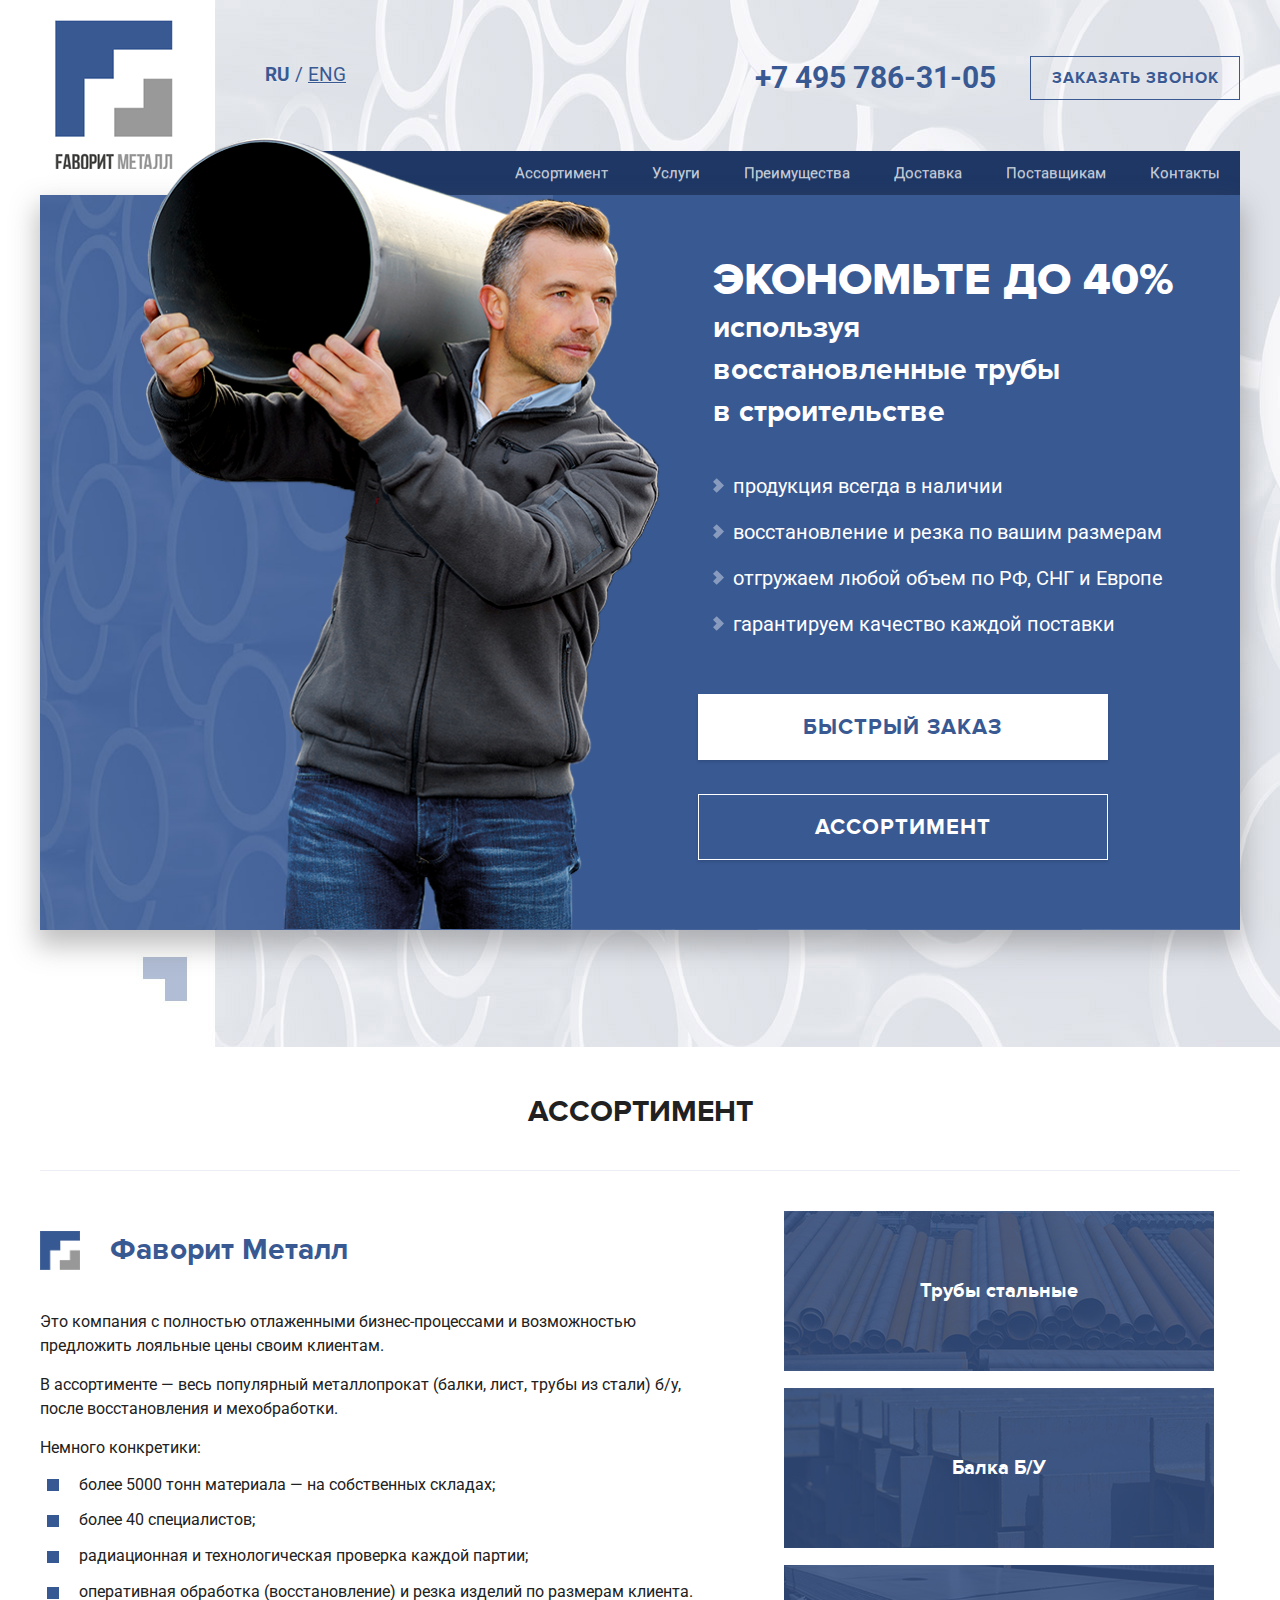
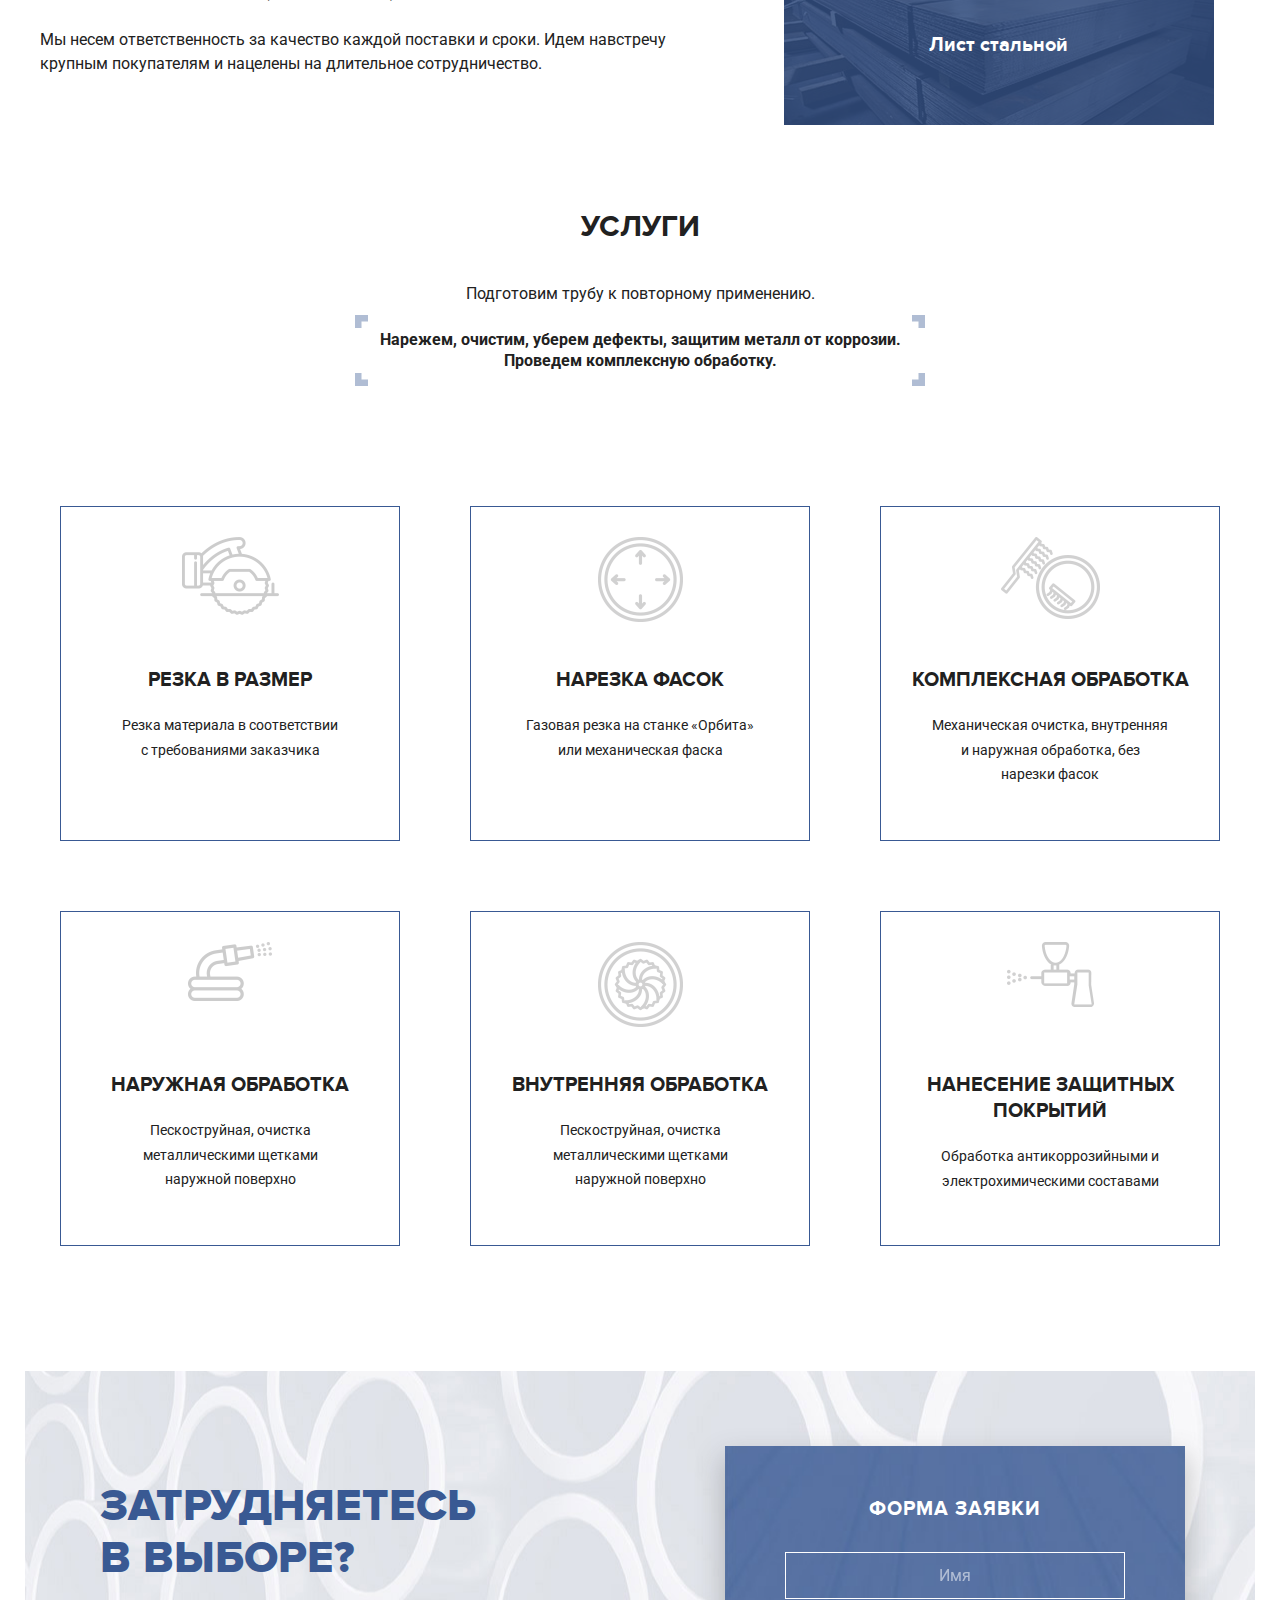
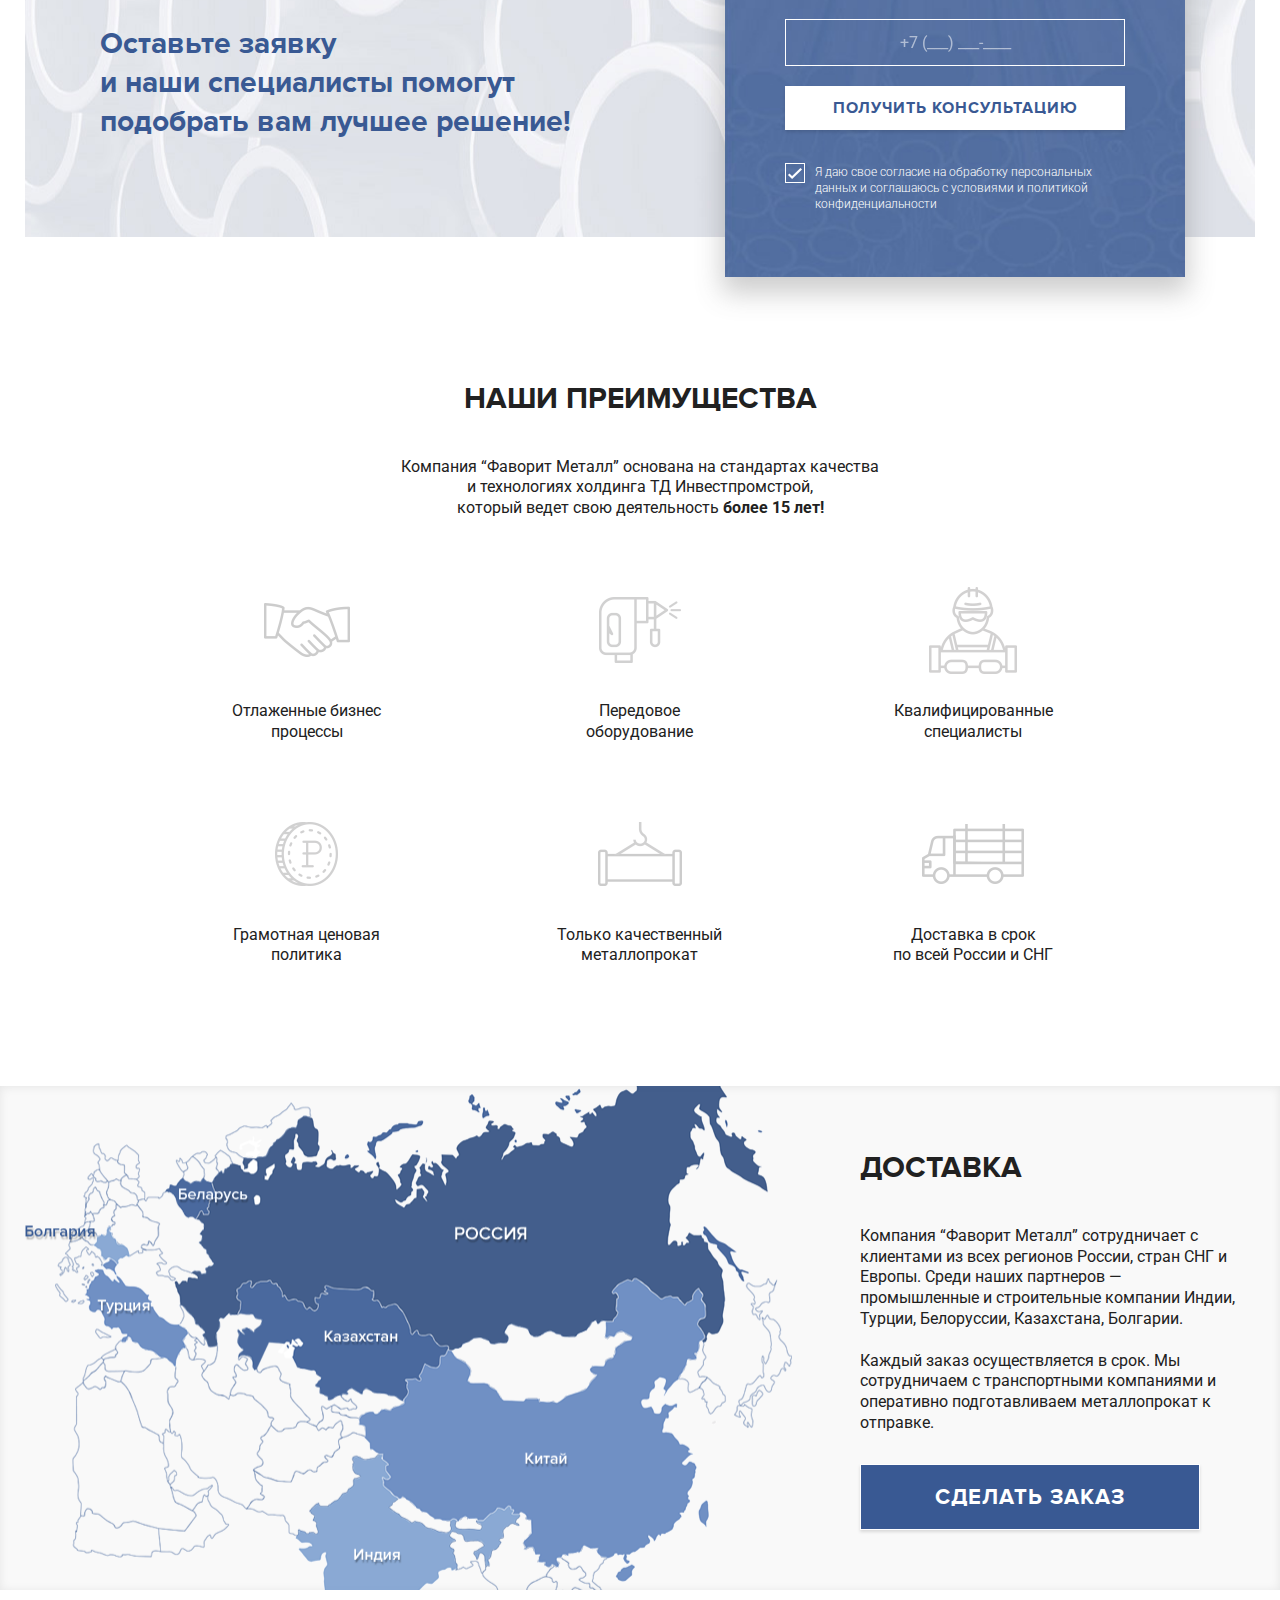
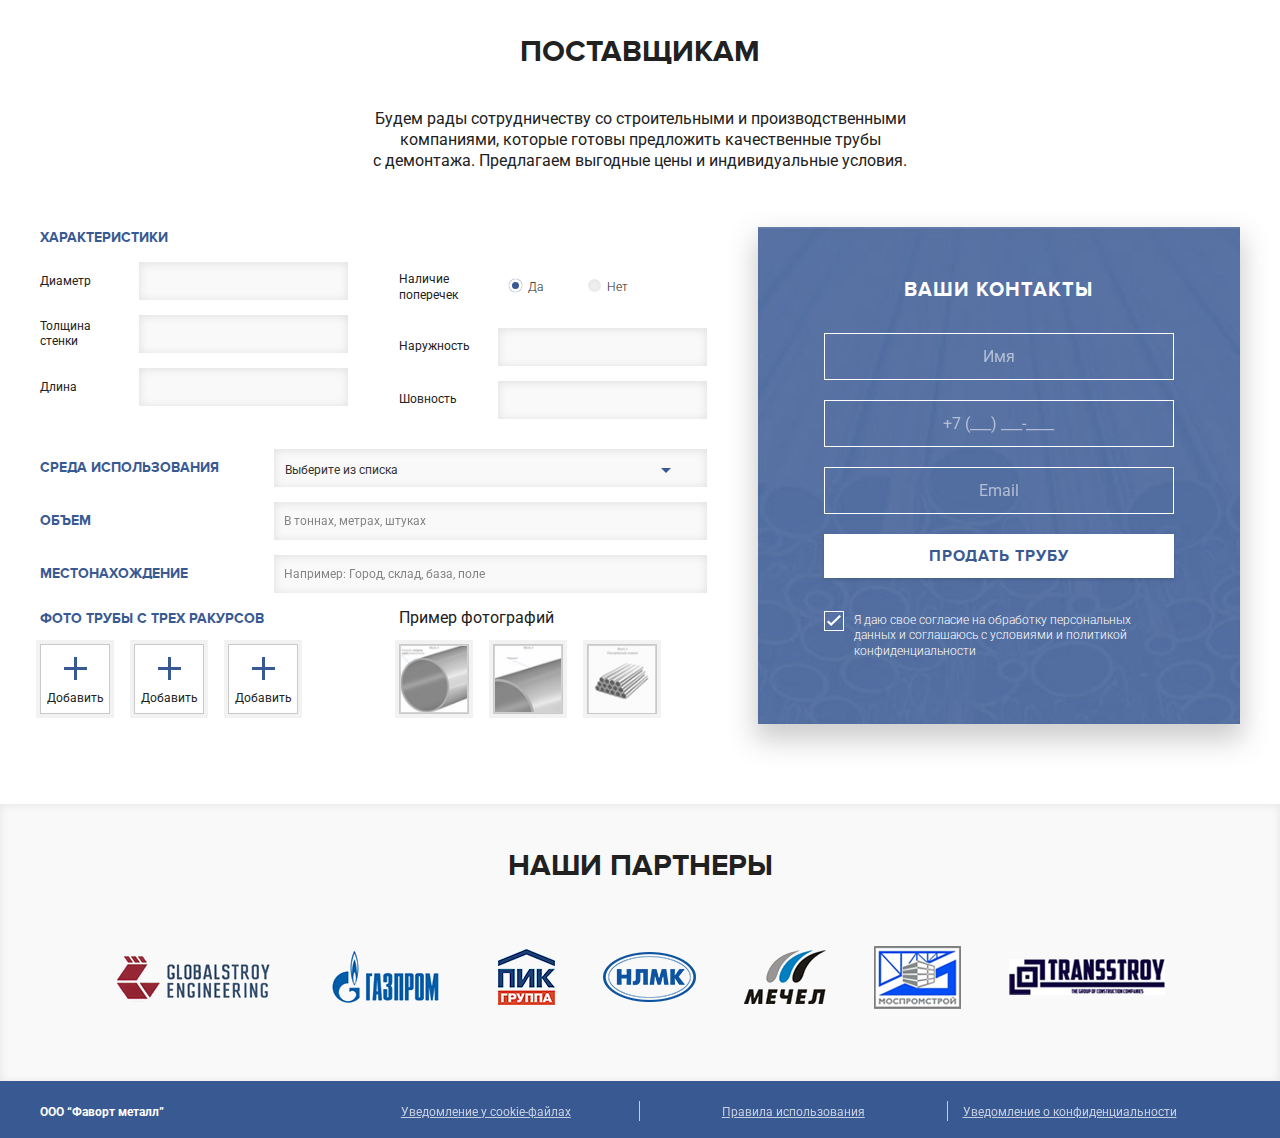
==== app/index.html @ fcfcb266 "first commit" ====
<!DOCTYPE html>
<html lang="ru">
<head>

	<meta charset="utf-8">

	<title>Фаворит Металл</title> 

	<meta http-equiv="X-UA-Compatible" content="IE=edge">
	<meta name="viewport" content="width=device-width, initial-scale=1">
	<meta name = "format-detection" content = "telephone=no">

	<link rel="shortcut icon" href="img/favicon.png" type="image/png">
	<link rel="shortcut icon" href="img/favicon.ico" type="image/x-icon">


	<link rel="stylesheet" href="bootstrap/css/bootstrap-3.3.2.min.css">	
	<link rel="stylesheet" href="bootstrap/css/bootstrap-theme.css">	
  <link rel="stylesheet" href="bootstrap/css/bootstrap-multiselect.css">
	<link rel="stylesheet" href="owlcarousel/owl.carousel.css">  
  	<link rel="stylesheet" href="owlcarousel/owl.theme.default.min.css">
  	<link rel="stylesheet" href="css/venders/jquery-ui.css">
  	<!--<link rel="stylesheet" href="fancybox/jquery.fancybox.css">-->


	<link rel="stylesheet" href="css/venders/normalize.css">
	<link rel="stylesheet" href="css/venders/animate.css">		
	<link rel="stylesheet" href="css/style.css">
	<link rel="stylesheet" href="css/stylename.css">	

	<link href="https://fonts.googleapis.com/css?family=Roboto:100,300,400,500,700&amp;subset=cyrillic-ext" rel="stylesheet">


	<!-- Scripts -->
	<script type="text/javascript" src="js/venders/jquery-1.12.4.js"></script>
	<script type="text/javascript" src="bootstrap/js/bootstrap.js"></script>	
	<script type="text/javascript" src="bootstrap/js/bootstrap-multiselect.js"></script>
	<script type="text/javascript" src="js/venders/jquery.maskedinput.js"></script>
	<script type="text/javascript" src="js/venders/jquery.sticky.js"></script>
	
	<script type="text/javascript" src="owlcarousel/owl.carousel.min.js"></script>	
	<script type="text/javascript" src="js/venders/jquery-ui.js"></script>
	<!--<script type="text/javascript" src="fancybox/jquery.fancybox.pack.js"></script>
-->

	<!--[if lte IE 9]>
	    <script src="oldies/oldies.js" charset="utf-8"></script>
	    <style>
	       .wrapper-x {display: none;}	       
	    </style>
	 <![endif]-->

</head>

<body>
	<!-- **********************************************************************- -->

<div class="wrapper-x">
	<div class="wrapper-y">

	

<!-- ******************* FIRST SCREEN = HEADER + NAVIGATION + BANNER *************************- -->
	<section id="main" class="first-screen">
		

		<header class="navbar-wrapper container-fluid">
	  		<!-- горизонтальное меню для навигации по текущей странице -->

			<nav class="navbar navbar-static">

			<!-- *********************** HEADER ********************************- -->
			  
			    <div class="navbar-header">
			      <button type="button" class="navbar-toggle collapsed" data-toggle="collapse" data-target="#navbar-main" aria-expanded="false">
			        <span class="icon-bar"></span>
			        <span class="icon-bar"></span>
			        <span class="icon-bar"></span>
			      </button>
			      <div class="navbar-brand clearfix" >
			        <a href="#mainup" class="index-logo">
			          <img src="img/logo.png" alt="Фаворит Металл">             
			        </a>
			        <p class="index-language"><a id="ru" class="active">RU</a> / <a href="#" id="eng">ENG</a></p>
			        <div class="index-header">			        	
			        	<a class="index-phone" href="tel:+74957863105">+7 495 786-31-05</a>
			        	<a href="#modal-1" class="index-button button transparent text16 js-modal-open" data-title-modal="Заказать обратный звонок">Заказать звонок</a>
			        </div>			      
			      </div>
			    </div>
			  


			<!-- *********************** NAVIGATION ********************************- -->
			    <!-- Основная часть меню (может содержать ссылки, формы и другие элементы) -->
			   
			    <div class="collapse navbar-collapse navbar-blue" id="navbar-main">	
			    	<a href="" class="mobil index-button button navy text16 js-modal-open" data-title-modal="Заказать обратный звонок"">Заказать звонок</a>  
			    	<a class="mobil index-phone" href="tel:+74957863105">+7 495 786-31-05</a>
			      	<ul class="nav navbar-nav">				
						<li><a href="#range">Ассортимент</a></li>
						<li><a href="#services">Услуги</a></li>
						<li><a href="#benefit">Преимущества</a></li>
						<li><a href="#delivery">Доставка</a></li>
						<li><a href="#big-form">Поставщикам</a></li>				
						<li><a href="#contacts">Контакты</a></li>
					</ul>
					<p class="mobil index-language"><a id="ru" class="active">RU</a> / <a href="#" id="eng">ENG</a></p>		
				</div>
			  
			</nav>
		</header>


		<!-- *********************** BANNER ********************************- -->
		<div class=" container-fluid">
			<div class="first-screen__banner">
				<div class="row">
					<div class="col-xs-2 col-sm-4 col-md-5"></div>
					<div class="col-xs-10 col-sm-8 col-md-7">
						<div class="first-screen__block-text">
							<div class="first-screen__img-men"></div>
							<h1>экономьте до&nbsp;40%</h1>
							<p>используя восстановленные трубы в&nbsp;строительстве</p>
							<ul>
								<li>продукция всегда в наличии</li>
								<li>восстановление и резка по вашим размерам</li>
								<li>отгружаем любой объем по РФ, СНГ и Европе</li>
								<li>гарантируем качество каждой поставки</li>							
							</ul>							
						</div>							
					</div>
					<div class="col-xs-0 col-sm-4 col-md-5"></div>
					<div class="col-xs-12 col-sm-8 col-md-7">
						<button class="first-screen__button button white text22 js-modal-open" data-title-modal="Оформить быстрый заказ">Быстрый заказ</button>
						<a href="#" class="first-screen__button button navy text22">Ассортимент</a>					
					</div>
				</div>			
			</div>
		</div>

	</section>
<!-- ******************* END FIRST SCREEN *************************- -->

<!-- ******************* RANGE *************************- -->	
	<section id="range" class="range-wrapper">
		<div class="range container-fluid">		
			<h2 class="border-bottom">Ассортимент</h2>
			<div class="row">
				<div class="col-xs-12 col-sm-7 col-md-7">
					<p class="range__title">Фаворит Металл</p>
					<div class="range__text-general">
						<p>Это компания с полностью отлаженными бизнес-процессами и возможностью предложить лояльные цены своим клиентам. </p>
						<p>В ассортименте — весь популярный металлопрокат (балки, лист, трубы из стали) б/у, после восстановления и мехобработки.</p>
						<p>Немного конкретики:</p>
						<ul>
							<li>более 5000 тонн материала — на собственных складах;</li>
							<li>более 40 специалистов;</li>
							<li>радиационная и технологическая проверка каждой партии;</li>
							<li>оперативная обработка (восстановление) и резка изделий по размерам клиента.</li>
						</ul>
						<p>Мы несем ответственность за качество каждой поставки и сроки. Идем навстречу крупным покупателям и нацелены на длительное сотрудничество.</p>
					</div>
				</div>
				<div class="col-xs-12 col-sm-5 col-md-5">
					<div class="range__block-list">
						<div id="js-open-range-info1" class="range__block-item-name item1"><p>Трубы стальные</p></div>
						<div id="js-open-range-info2" class="range__block-item-name item2"><p>Балка Б/У</p></div>
						<div id="js-open-range-info3" class="range__block-item-name item3"><p>Лист стальной</p></div>
					</div>
					
				</div>
			</div>	
		</div>

		<!-- ************************************************************ -->
		<div id="range1" class="range__block-item item1">
			<div class="container-fluid">
				<div class="header clearfix">
					<h3>Трубы стальные </h3>
					<button type="button" id="js-close-range-info1" class="link">назад</button>
				</div>
				
				<div class="row">
					<div class="col-xs-12 col-sm-7 col-md-8">
						<ul class="nav nav-tabs">
				  			<li class="active tab-3"><a data-toggle="tab" href="#panel1">с поля</a></li>
				  			<li class="tab-3" ><a data-toggle="tab" href="#panel2">мехочистка</a></li>
				  			<li class="tab-3" ><a data-toggle="tab" href="#panel3">восстановленная</a></li>
						</ul>
					</div>
					<div class="col-xs-12 col-sm-12 col-md-12">

						<div class="tab-content">
							<!-- ************************************************************ -->
  							<div id="panel1" class="tab-pane fade in active">
  								<div class="row">
									<div class="col-xs-12 col-sm-7 col-md-8">
  										<div class="row">
  											<div class="col-xs-12 col-sm-12 col-md-7">
  												<div class="range__photo-mobil">
  													<img src="img/range/r11.jpg" alt="">
  													<img src="img/range/r12.jpg" alt="">
  													<img src="img/range/r13.jpg" alt="">
  													<img src="img/range/r14.jpg" alt="">							
  												</div>
  												<p>Б/У трубы без обработки. Подойдут для мостов, основ под водостоки, временных сооружений, производства свай и других изделий. Прошли радиационный и технологический контроль. Не имеют сколов, деформации и следов коррозии.</p>
  												<div class="storage">
  													<p class="tab-subtitle">на нашем складе в наличии трубы:</p>
  													<table>
  														<tr>
  															<td><img src="img/ico/20.png" alt=""></td>
  															<td>Диаметр</td>
  															<td>от</td>
  															<td>159</td>
  															<td>до</td>
  															<td>1549</td>
  															<td>мм</td>
  														</tr>
  														<tr>
  															<td><img src="img/ico/21.png" alt=""></td>
  															<td>Стенка</td>
  															<td>от</td>
  															<td>7</td>
  															<td>до</td>
  															<td>22</td>
  															<td>мм</td>
  														</tr>
  														<tr>
  															<td><img src="img/ico/22.png" alt=""></td>
  															<td>Длина</td>
  															<td>от</td>
  															<td>1</td>
  															<td>до</td>
  															<td>12</td>
  															<td>мм</td>
  														</tr>
  													</table>  											
  												</div>
  											</div>

  											<div class="col-xs-12 col-sm-12 col-md-5">
  												<div class="list-wrapper row">
  													<div class="col-xs-6 col-sm-6 col-md-12">
  														<p class="tab-subtitle">сферы применения:</p>
  														<p class="list-style-icon ico1">строительство зданий</p>
  														<p class="list-style-icon ico2">в качестве дымоотводов</p>
  														<p class="list-style-icon ico3">изготовление свай</p>
  														<p class="list-style-icon ico4">промышленные предприятия</p>
  														<br>
  													</div>

  													<div class="col-xs-6 col-sm-6 col-md-12">
  														<p class="tab-subtitle">возможные дефекты:</p>
  														<p class="list-style-icon ico14">нефтяные отложения</p>
  														<p class="list-style-icon ico15">плохая очистка</p>
  														<p class="list-style-icon ico16">механические повреждения</p>
  													</div>
  												</div>
  											</div>

  										</div>
  									</div>

  									<div class="clearfix hidden-xs col-sm-5 col-md-4"> 
  										<div id="owl-1"	class="owl-carusel range__slider">
  											<p class="img-wr"><img src="img/range/r11.jpg" alt=""></p>
  											<p class="img-wr"><img src="img/range/r12.jpg" alt=""></p>
  											<p class="img-wr"><img src="img/range/r13.jpg" alt=""></p>
  											<p class="img-wr"><img src="img/range/r14.jpg" alt=""></p>							
  										</div>
  										<style type="text/css">
  											#owl-1 .owl-dot:nth-child(1) { background-image: url(img/range/r11.jpg);}
  											#owl-1 .owl-dot:nth-child(2) { background-image: url(img/range/r12.jpg);}
  											#owl-1 .owl-dot:nth-child(3) { background-image: url(img/range/r13.jpg);}
  											#owl-1 .owl-dot:nth-child(4) { background-image: url(img/range/r14.jpg); margin-right: 0;}		
  										</style>
  									</div>

  								</div>
  							</div>

  							<!-- ************************************************************ -->
  							<div id="panel2" class="tab-pane fade">
  								<div class="row">
									<div class="col-xs-12 col-sm-7 col-md-8">
  										<div class="row">
  									<div class="col-xs-12 col-sm-12 col-md-7">
  										<div class="range__photo-mobil">
  											<img src="img/range/r21.jpg" alt="">
  											<img src="img/range/r22.jpg" alt="">
  											<img src="img/range/r23.jpg" alt="">
  											<img src="img/range/r24.jpg" alt="">							
  										</div>
  										<p>Трубы после механической очистки. Очищены от загрязнений с помощью механического и пескоструйного оборудования. Прослужат долго и подойдут для капитальных объектов строительства. </p>
  										<div class="storage">
  											<p class="tab-subtitle">на нашем складе в наличии трубы:</p>
  											<table>
  												<tr>
  													<td><img src="img/ico/20.png" alt=""></td>
  													<td>Диаметр</td>
  													<td>от</td>
  													<td>159</td>
  													<td>до</td>
  													<td>1549</td>
  													<td>мм</td>
  												</tr>
  												<tr>
  													<td><img src="img/ico/21.png" alt=""></td>
  													<td>Стенка</td>
  													<td>от</td>
  													<td>7</td>
  													<td>до</td>
  													<td>22</td>
  													<td>мм</td>
  												</tr>
  												<tr>
  													<td><img src="img/ico/22.png" alt=""></td>
  													<td>Длина</td>
  													<td>от</td>
  													<td>1</td>
  													<td>до</td>
  													<td>12</td>
  													<td>мм</td>
  												</tr>
  											</table>  											
  										</div>
  									</div>
  									<div class="col-xs-12 col-sm-12 col-md-5">
  										<div class="list-wrapper row">
  											<div class="col-xs-6 col-sm-6 col-md-12">
  												<p class="tab-subtitle">сферы применения:</p>
  												<p class="list-style-icon ico5">строительство зданий</p>
  												<p class="list-style-icon ico6">в качестве дымоотводов</p>
  												<p class="list-style-icon ico3">изготовление свай</p>
  												<p class="list-style-icon ico4">промышленные предприятия</p>
  												<br>
  											</div>

  											<div class="col-xs-6 col-sm-6 col-md-12">
  												<p class="tab-subtitle">возможные дефекты:</p> 
  												<p class="list-style-icon ico16">механические повреждения</p>
  											</div>
  										</div>
  									</div> 		
  										</div>
  									</div> 

  									<div class="clearfix hidden-xs col-sm-5 col-md-4"> 
  										<div id="owl-2"	class="owl-carusel range__slider">
  											<p class="img-wr"><img src="img/range/r21.jpg" alt=""></p>
  											<p class="img-wr"><img src="img/range/r22.jpg" alt=""></p>
  											<p class="img-wr"><img src="img/range/r23.jpg" alt=""></p>
  											<p class="img-wr"><img src="img/range/r24.jpg" alt=""></p>							
  										</div>
  										<style type="text/css">
  											#owl-2 .owl-dot:nth-child(1) { background-image: url(img/range/r21.jpg);}
  											#owl-2 .owl-dot:nth-child(2) { background-image: url(img/range/r22.jpg);}
  											#owl-2 .owl-dot:nth-child(3) { background-image: url(img/range/r23.jpg);}
  											#owl-2 .owl-dot:nth-child(4) { background-image: url(img/range/r24.jpg); margin-right: 0;}		
  										</style>
  									</div>

  								</div>

  							</div>

  							<!-- ************************************************************ -->
  							<div id="panel3" class="tab-pane fade">
  								<div class="row">
									<div class="col-xs-12 col-sm-7 col-md-8">
  										<div class="row">
  									<div class="col-xs-12 col-sm-12 col-md-7">
  										<div class="range__photo-mobil">
  											<img src="img/range/r31.jpg" alt="">
  											<img src="img/range/r32.jpg" alt="">
  											<img src="img/range/r33.jpg" alt="">
  											<img src="img/range/r34.jpg" alt="">							
  										</div>
  										<p>Восстановленные трубы от газопроводов. Изготовлены из стали (ГОСТ 20295-85, антикоррозийная защита — ГОСТ 51164-98). Очищены, обработаны, не имеют механических повреждений и отложений. </p>
  										<div class="storage">
  											<p class="tab-subtitle">на нашем складе в наличии трубы:</p>
  											<table>
  												<tr>
  													<td><img src="img/ico/20.png" alt=""></td>
  													<td>Диаметр</td>
  													<td>от</td>
  													<td>159</td>
  													<td>до</td>
  													<td>1549</td>
  													<td>мм</td>
  												</tr>
  												<tr>
  													<td><img src="img/ico/21.png" alt=""></td>
  													<td>Стенка</td>
  													<td>от</td>
  													<td>7</td>
  													<td>до</td>
  													<td>22</td>
  													<td>мм</td>
  												</tr>
  												<tr>
  													<td><img src="img/ico/22.png" alt=""></td>
  													<td>Длина</td>
  													<td>от</td>
  													<td>1</td>
  													<td>до</td>
  													<td>12</td>
  													<td>мм</td>
  												</tr>
  											</table>  											
  										</div>
  									</div>
  									<div class="col-xs-12 col-sm-12 col-md-5">
  										<div class="list-wrapper row">
  											<div class="col-xs-6 col-sm-6 col-md-12">
  												<p class="tab-subtitle">сферы применения:</p>
  												<p class="list-style-icon ico5">строительство фундаментов</p>
  												<p class="list-style-icon ico8">сельское хозяйство</p>
  												<p class="list-style-icon ico3">изготовление свай</p>
  												<p class="list-style-icon ico4">промышленные предприятия</p>
  												<br>
  											</div>

  											<div class="col-xs-6 col-sm-6 col-md-12">
  												<p class="tab-subtitle">возможные дефекты:</p> 
  												<p class="list-style-icon ico13">дефекты исключены</p>
  											</div>
  										</div>
  									</div> 		
  										</div>
  									</div>

  									<div class="clearfix hidden-xs col-sm-5 col-md-4 mt"> 
  										<div id="owl-3"	class="owl-carusel range__slider">
  											<p class="img-wr"><img src="img/range/r31.jpg" alt=""></p>
  											<p class="img-wr"><img src="img/range/r32.jpg" alt=""></p>
  											<p class="img-wr"><img src="img/range/r33.jpg" alt=""></p>
  											<p class="img-wr"><img src="img/range/r34.jpg" alt=""></p>							
  										</div>
  										<style type="text/css">
  											#owl-3 .owl-dot:nth-child(1) { background-image: url(img/range/r31.jpg);}
  											#owl-3 .owl-dot:nth-child(2) { background-image: url(img/range/r32.jpg);}
  											#owl-3 .owl-dot:nth-child(3) { background-image: url(img/range/r33.jpg);}
  											#owl-3 .owl-dot:nth-child(4) { background-image: url(img/range/r34.jpg); margin-right: 0;}		
  										</style>
  									</div>
  								</div>
  							</div>
  						</div>
					</div>

					
					
				</div>
        <button type="button" class="button navy text22 range__button js-modal-open" data-title-modal="Заказать трубу стальную">Сделать заказ</button>
			</div>
			
		</div>


		<!-- ************************************************************ -->
		<div id="range2" class="range__block-item item2">
			<div class="container-fluid">
				<div class="header clearfix">
					<h3>Балка двутавровая</h3>
					<button type="button" id="js-close-range-info2" class="link">назад</button>
				</div>
				
				<div class="row">
					<div class="col-xs-12 col-sm-7 col-md-8">
						<ul class="nav nav-tabs">
				  			<li class="active tab-2"><a data-toggle="tab" href="#panel4">сварная</a></li>
				  			<li class="tab-2" ><a data-toggle="tab" href="#panel5">стальная</a></li>				  			
						</ul>
					</div>
					<div class="col-xs-12 col-sm-12 col-md-12">

						<div class="tab-content">
							<!-- ************************************************************ -->
  							<div id="panel4" class="tab-pane fade in active">
  								<div class="row">
									<div class="col-xs-12 col-sm-7 col-md-8">
  										<div class="row">
  											<div class="col-xs-12 col-sm-12 col-md-7">
  												<div class="range__photo-mobil">
  													<img src="img/range/r41.jpg" alt="">
  													<img src="img/range/r42.jpg" alt="">
  													<img src="img/range/r43.jpg" alt="">
  													<img src="img/range/r44.jpg" alt="">							
  												</div>
  												<p>В наличии — изделия категорий Б, К, Ш. Изготовлены из низколегированной (09Г2С) и углеродистой стали (3сп). Не имеют дефектов. Подойдут для зданий производственного и жилого типа, объектов инфраструктуры, изготовления металлоконструкций.</p>
  												<div class="storage">
  													<p class="tab-subtitle">на нашем складе в наличии балки:</p>
  													

  												</div>
  											</div>

  											<div class="col-xs-12 col-sm-12 col-md-5">
  												<div class="list-wrapper row">
  													<div class="col-xs-6 col-sm-6 col-md-12">
  														<p class="tab-subtitle">сферы применения:</p>
  														<p class="list-style-icon ico7">строительство промышленных сооружений</p>
  														<p class="list-style-icon ico5">строительство зданий</p>
  														<p class="list-style-icon ico2">возведение мостов</p>
  														<p class="list-style-icon ico9">возведение крановых эстакад</p>
  														<br>
  													</div>

  													<div class="col-xs-6 col-sm-6 col-md-12"></div>
  												</div>
  											</div>

  										</div>
  									</div>

  									<div class="clearfix hidden-xs col-sm-5 col-md-4"> 
  										<div id="owl-1"	class="owl-carusel range__slider">
  											<p class="img-wr"><img src="img/range/r41.jpg" alt=""></p>
  											<p class="img-wr"><img src="img/range/r42.jpg" alt=""></p>
  											<p class="img-wr"><img src="img/range/r43.jpg" alt=""></p>
  											<p class="img-wr"><img src="img/range/r44.jpg" alt=""></p>							
  										</div>
  										<style type="text/css">
  											#owl-1 .owl-dot:nth-child(1) { background-image: url(img/range/r41.jpg);}
  											#owl-1 .owl-dot:nth-child(2) { background-image: url(img/range/r42.jpg);}
  											#owl-1 .owl-dot:nth-child(3) { background-image: url(img/range/r43.jpg);}
  											#owl-1 .owl-dot:nth-child(4) { background-image: url(img/range/r44.jpg); margin-right: 0;}		
  										</style>
  									</div>

  								</div>
  							</div>

  							<!-- ************************************************************ -->
  							<div id="panel5" class="tab-pane fade">
  								<div class="row">
									<div class="col-xs-12 col-sm-7 col-md-8">
  										<div class="row">
  									<div class="col-xs-12 col-sm-12 col-md-7">
  										<div class="range__photo-mobil">
  											<img src="img/range/r51.jpg" alt="">
  											<img src="img/range/r52.jpg" alt="">
  											<img src="img/range/r53.jpg" alt="">
  											<img src="img/range/r54.jpg" alt="">							
  										</div>
  										<p>Двутавровые балки категорий Ш, Б, К, из углеродистой и низколегированной стали. Идеально обработаны и соответствуют ГОСТ, не имеют следов коррозии и иных дефектов. Сократят затраты на строительство зданий и инфраструктурных объектов.</p>
  										<div class="storage">
  											<p class="tab-subtitle">на нашем складе в наличии балки:</p>
  											

  										</div>
  									</div>
  									<div class="col-xs-12 col-sm-12 col-md-5">
  										<div class="list-wrapper row">
  											<div class="col-xs-6 col-sm-6 col-md-12">
  												<p class="tab-subtitle">сферы применения:</p>
  												<p class="list-style-icon ico7">строительство промышленных сооружений</p>
  												<p class="list-style-icon ico5">строительство зданий</p>
  												<p class="list-style-icon ico2">возведение мостов</p>
  												<p class="list-style-icon ico9">возведение крановых эстакад</p>
  												<br>
  											</div>

  											<div class="col-xs-6 col-sm-6 col-md-12"></div>
  										</div>
  									</div> 		
  										</div>
  									</div> 

  									<div class="clearfix hidden-xs col-sm-5 col-md-4"> 
  										<div id="owl-2"	class="owl-carusel range__slider">
  											<p class="img-wr"><img src="img/range/r51.jpg" alt=""></p>
  											<p class="img-wr"><img src="img/range/r52.jpg" alt=""></p>
  											<p class="img-wr"><img src="img/range/r53.jpg" alt=""></p>
  											<p class="img-wr"><img src="img/range/r54.jpg" alt=""></p>							
  										</div>
  										<style type="text/css">
  											#owl-2 .owl-dot:nth-child(1) { background-image: url(img/range/r51.jpg);}
  											#owl-2 .owl-dot:nth-child(2) { background-image: url(img/range/r52.jpg);}
  											#owl-2 .owl-dot:nth-child(3) { background-image: url(img/range/r53.jpg);}
  											#owl-2 .owl-dot:nth-child(4) { background-image: url(img/range/r54.jpg); margin-right: 0;}		
  										</style>
  									</div>

  								</div>

  							</div>

  							
  						</div>
					</div>

					
					
				</div>
        <button type="button" class="button navy text22 range__button js-modal-open" data-title-modal="Заказать балку двутавровую">Сделать заказ</button>
			</div>
			
		</div>

		<!-- ************************************************************ -->
		<div id="range3" class="range__block-item item3">
			<div class="container-fluid">
				<div class="header clearfix">
					<h3>Лист стальной горячекатанный</h3>
					<button type="button" id="js-close-range-info3" class="link">назад</button>
				</div>
				
				<div class="row">
					<div class="col-xs-12 col-sm-7 col-md-8">
						<ul class="nav nav-tabs">
				  			<li class="active tab-1"><a data-toggle="tab" href="#panel4">стальной</a></li>
				  							  			
						</ul>
					</div>
					<div class="col-xs-12 col-sm-12 col-md-12">

						<div class="tab-content">
							<!-- ************************************************************ -->
  							<div id="panel6" class="tab-pane fade in active">
  								<div class="row">
									<div class="col-xs-12 col-sm-7 col-md-8">
  										<div class="row">
  											<div class="col-xs-12 col-sm-12 col-md-7">
  												<div class="range__photo-mobil">
  													<img src="img/range/r61.jpg" alt="">
  													<img src="img/range/r62.jpg" alt="">
  													<img src="img/range/r63.jpg" alt="">
  													<img src="img/range/r64.jpg" alt="">							
  												</div>
  												<p>Был в употреблении. Нарезанный и в рулонах. Дефекты отсутствуют, коррозии нет. Лист соответствует российским и международным ГОСТам, пригодится в судостроении, строительстве, изготовлении вагонов и контейнеров..</p>
  												<div class="storage">
  													<p class="tab-subtitle">категории:</p>
  													

  												</div>
  											</div>

  											<div class="col-xs-12 col-sm-12 col-md-5">
  												<div class="list-wrapper row">
  													<div class="col-xs-6 col-sm-6 col-md-12">
  														<p class="tab-subtitle">сферы применения:</p>
  														<p class="list-style-icon ico10">производство корпусов судов</p>
  														<p class="list-style-icon ico11">производство железнодорожного транспорта</p>
  														<p class="list-style-icon ico5">строительство зданий</p>
  														<p class="list-style-icon ico12">производство химического оборудования</p>
  														<br>
  													</div>

  													<div class="col-xs-6 col-sm-6 col-md-12"></div>
  												</div>
  											</div>

  										</div>
  									</div>

  									<div class="clearfix hidden-xs col-sm-5 col-md-4"> 
  										<div id="owl-1"	class="owl-carusel range__slider">
  											<p class="img-wr"><img src="img/range/r61.jpg" alt=""></p>
  											<p class="img-wr"><img src="img/range/r62.jpg" alt=""></p>
  											<p class="img-wr"><img src="img/range/r63.jpg" alt=""></p>
  											<p class="img-wr"><img src="img/range/r64.jpg" alt=""></p>							
  										</div>
  										<style type="text/css">
  											#owl-1 .owl-dot:nth-child(1) { background-image: url(img/range/r61.jpg);}
  											#owl-1 .owl-dot:nth-child(2) { background-image: url(img/range/r62.jpg);}
  											#owl-1 .owl-dot:nth-child(3) { background-image: url(img/range/r63.jpg);}
  											#owl-1 .owl-dot:nth-child(4) { background-image: url(img/range/r64.jpg); margin-right: 0;}		
  										</style>
  									</div>

  								</div>
  							</div>							

  							
  						</div>
					</div>

					
					
				</div>
        <button type="button" class="button navy text22 range__button js-modal-open" data-title-modal="Заказать лист стальной">Сделать заказ</button>
			</div>
			
		</div>	
	</section>

<!-- ******************* SERVICES *************************- -->	

	<section id="services" class="services-wrapper">
    <div class="services">
      <div class="container-fluid">   
        <h2>Услуги</h2>
        <p class="subtitle">Подготовим трубу к повторному применению.</p>
        <p class="accent">Нарежем, очистим, уберем дефекты, защитим металл от коррозии. <br>Проведем комплексную обработку.</p>
        <div class="row services__list">
          <div class="col-xs-12 col-sm-4 col-md-4 item">
            <div id="js-open-service-info1" class="services__block-name item1">             
              <p class="services__title">Резка в размер</p>
              <p class="services__subtitle">Резка материала в соответствии с&nbsp;требованиями заказчика</p>
            </div>            
          </div>
          <div class="col-xs-12 col-sm-4 col-md-4 item">
            <div id="js-open-service-info2" class="services__block-name item2">             
              <p class="services__title">Нарезка фасок</p>
              <p class="services__subtitle">Газовая резка на станке «Орбита» или механическая фаска</p>
            </div>            
          </div>
          <div class="col-xs-12 col-sm-4 col-md-4 item">
            <div id="js-open-service-info3" class="services__block-name item3">
              <p class="services__title">комплексная обработка</p>
              <p class="services__subtitle">Механическая очистка, внутренняя и наружная обработка, без нарезки&nbsp;фасок</p>
            </div>            
          </div>
          <div class="col-xs-12 col-sm-4 col-md-4 item">
            <div id="js-open-service-info4" class="services__block-name item4">             
              <p class="services__title">Наружная обработка</p>
              <p class="services__subtitle">Пескоструйная, очистка металлическими щетками наружной поверхно</p>
            </div>            
          </div>
          <div class="col-xs-12 col-sm-4 col-md-4 item">
            <div id="js-open-service-info5" class="services__block-name item5">             
              <p class="services__title">Внутренняя обработка</p>
              <p class="services__subtitle">Пескоструйная, очистка металлическими щетками наружной поверхно</p>
            </div>            
          </div>
          <div class="col-xs-12 col-sm-4 col-md-4 item">
            <div id="js-open-service-info6" class="services__block-name item6">
              <p class="services__title">Нанесение защитных покрытий</p>
              <p class="services__subtitle">Обработка антикоррозийными и электрохимическими составами</p>
            </div>            
          </div>

        </div>
      </div>
    </div>

    <!-- ************************************************************ -->
    <div id="service1" class="services__block-item">
      <div class="container-fluid">
        <div class="header clearfix">
          <h3>Резка в размер</h3>
          <button type="button" class="link js-close-service-info1">назад</button>
        </div>
        <div class="description">
          <img src="img/services/s1.jpg" alt="">
          <p>Трубы бывшие в употреблении, нарезаны под старые трубопроводы и металлоконструкции. Их длина и сечение не всегда подходят для строительных объектов. В «Фаворит Металл» смогут обрезать восстановленные металлические изделия по вашим параметрам, создав ровные и аккуратные срезы без деформации. Впоследствии их будет просто сварить или соединить с помощью болтов.</p><br>
          <h4>Методы резки</h4>
          <p>При выборе способа обработки мы ориентируемся на:</p>
          <ul>
            <li>площадь сечения и толщина металла;</li>
            <li>назначение изделий;</li>
            <li>тип сечения;</li>
            <li>материал.</li>
          </ul><br> 
          <p>Обсуждая сроки и стоимость работы, мы учтем все параметры. В частности, назначение определяет точность и качество резки: если вы планируете изготавливать водопровод из восстановленных труб, необходимо использовать высокоточный инструмент и обрабатывать торцы дополнительно. В противном случае место стыка протечет. Если трубы нужны для укрепления фундамента или ограждения, достаточно обычной резки.</p><br>
          <p>От толщины металла и диаметра трубы (ширины и высоты балки) зависит срок и стоимость резки. Большие трубы придется резать вручную. Ну а если изделие изготовлено из легированной стали, придется отказаться от термического способа.</p>
          <p>Среди основных методов резки, которые применяют в «Фаворит Металл», самыми популярными являются:></p>

          <ul>
            <li>Резка механическим способом — ножовкой или ножницами, с помощью ручного инструмента или станка. После раскройки металл обрабатывают напильником и шлифмашиной.</li>
            <li>Кислородная резка — методом газосварки. Идеальна для низкоуглеродистой стали. Считается самым дешевым и быстрым способом раскройки металлических изделий. Впрочем, и самым грубым: срезы деформируются под воздействием высокой температуры.</li>
            <li>Лазерная резка — дорогой, высокотехнологичный, эффективный способ обработки металла. Лазерный луч воздействует точечно, и срезы не деформируются. Трубы и балки остаются с ровными краями и подходят для трубопроводов и других сварных конструкций.</li>
          </ul><br>
          <p>В нашем распоряжении — все необходимое оборудование и производственные площадки, где производят резку.</p>
          <p><b>Мы готовы выполнить любой объем работ в минимальный срок.</b></p> 
        </div>
        <div class="header clearfix">       
          <button type="button" class="link js-close-service-info1">назад</button>
        </div>
        
      </div>
    </div>

    <!-- ************************************************************ -->
    <div id="service2" class="services__block-item">
      <div class="container-fluid">
        <div class="header clearfix">
          <h3>Резка в размер</h3>
          <button type="button" class="link js-close-service-info2">назад</button>
        </div>
        <div class="description">
          <img src="img/services/s2.jpg" alt="">
          <p>«Фаворит Металл» проводит полную обработку восстановленных труб и готовит их к применению на объекте. Мы осуществляем нарезку фасок (поверхности, на которую воздействуют во время сварки). Снимать часть металла на торце изделия, делая надрез на 45 градусов и притупляя его, важно грамотно, с учетом типа сплава и толщины: от этого зависит качество сварочной ванны. Фаски необходимо нарезать и у труб, бывших в употреблении.</p><br>
          <h4>Методы нарезки фасок</h4>
          <p>Как и резку в размер, нарезку фасок производят механическим и кислородным способом. Вместо лазерной резки используют плазменную. Технология зависит от размера изделий, толщины металла, его типа:</p>
          <ul>
            <li>​<b>Механическая нарезка.</b> Для нее используют токарные станки. С их помощью создают ровную поверхность, которая в дальнейшем подойдет для сварки. Фаски нарезают автоматически, под контролем специалиста. Это сокращает сроки подготовки изделий.</li>
            <li><b>Кислородная нарезка.</b> Ее применяют как в поле, на строительном объекте или на месте демонтажа изделий, так и на производственной площадке. Для нарезки используют ручной газовый инструмент, работающий на ацетилене или пропане. В результате образуется относительно ровная поверхность. Дефекты — выемки из-за струй газа — не требуют устранения. Это наиболее популярный способ восстановления старых труб.</li>            
          </ul><br> 
          <p>Мы подбираем наиболее оптимальный для труб способ, ориентируясь на их толщину, размеры, сроки, установленные заказчиком. Если нарезка фасок возможна в заводских условиях, мы используем механический способ: он дает лучшие результаты. Термическая обработка — кислородная или плазменная — делает металл хрупким, но без этих технологий не обойтись в некоторых ситуациях.</p>
        </div>
        <div class="header clearfix">       
          <button type="button" class="link js-close-service-info2">назад</button>
        </div>
        
      </div>
    </div>

    <!-- ************************************************************ -->
    <div id="service3" class="services__block-item">
      <div class="container-fluid">
        <div class="header clearfix">
          <h3>Резка в размер</h3>
          <button type="button" class="link js-close-service-info3">назад</button>
        </div>
        <div class="description">
          <img src="img/services/s3.jpg" alt="">
          <p>Трубы бывшие в употреблении, нарезаны под старые трубопроводы и металлоконструкции. Их длина и сечение не всегда подходят для строительных объектов. В «Фаворит Металл» смогут обрезать восстановленные металлические изделия по вашим параметрам, создав ровные и аккуратные срезы без деформации. Впоследствии их будет просто сварить или соединить с помощью болтов.</p><br>
          <h4>Методы резки</h4>
          <p>При выборе способа обработки мы ориентируемся на:</p>
          <ul>
            <li>площадь сечения и толщина металла;</li>
            <li>назначение изделий;</li>
            <li>тип сечения;</li>
            <li>материал.</li>
          </ul><br> 
          <p>Обсуждая сроки и стоимость работы, мы учтем все параметры. В частности, назначение определяет точность и качество резки: если вы планируете изготавливать водопровод из восстановленных труб, необходимо использовать высокоточный инструмент и обрабатывать торцы дополнительно. В противном случае место стыка протечет. Если трубы нужны для укрепления фундамента или ограждения, достаточно обычной резки.</p><br>
          <p>От толщины металла и диаметра трубы (ширины и высоты балки) зависит срок и стоимость резки. Большие трубы придется резать вручную. Ну а если изделие изготовлено из легированной стали, придется отказаться от термического способа.</p>
          <p>Среди основных методов резки, которые применяют в «Фаворит Металл», самыми популярными являются:></p>

          <ul>
            <li>Резка механическим способом — ножовкой или ножницами, с помощью ручного инструмента или станка. После раскройки металл обрабатывают напильником и шлифмашиной.</li>
            <li>Кислородная резка — методом газосварки. Идеальна для низкоуглеродистой стали. Считается самым дешевым и быстрым способом раскройки металлических изделий. Впрочем, и самым грубым: срезы деформируются под воздействием высокой температуры.</li>
            <li>Лазерная резка — дорогой, высокотехнологичный, эффективный способ обработки металла. Лазерный луч воздействует точечно, и срезы не деформируются. Трубы и балки остаются с ровными краями и подходят для трубопроводов и других сварных конструкций.</li>
          </ul><br>
          <p>В нашем распоряжении — все необходимое оборудование и производственные площадки, где производят резку.</p>
          <p><b>Мы готовы выполнить любой объем работ в минимальный срок.</b></p> 
        </div>
        <div class="header clearfix">       
          <button type="button" class="link js-close-service-info3">назад</button>
        </div>
        
      </div>
    </div>

    <!-- ************************************************************ -->
    <div id="service4" class="services__block-item">
      <div class="container-fluid">
        <div class="header clearfix">
          <h3>Резка в размер</h3>
          <button type="button" class="link js-close-service-info4">назад</button>
        </div>
        <div class="description">
          <img src="img/services/s4.jpg" alt="">
          <p>Трубы бывшие в употреблении, нарезаны под старые трубопроводы и металлоконструкции. Их длина и сечение не всегда подходят для строительных объектов. В «Фаворит Металл» смогут обрезать восстановленные металлические изделия по вашим параметрам, создав ровные и аккуратные срезы без деформации. Впоследствии их будет просто сварить или соединить с помощью болтов.</p><br>
          <h4>Методы резки</h4>
          <p>При выборе способа обработки мы ориентируемся на:</p>
          <ul>
            <li>площадь сечения и толщина металла;</li>
            <li>назначение изделий;</li>
            <li>тип сечения;</li>
            <li>материал.</li>
          </ul><br> 
          <p>Обсуждая сроки и стоимость работы, мы учтем все параметры. В частности, назначение определяет точность и качество резки: если вы планируете изготавливать водопровод из восстановленных труб, необходимо использовать высокоточный инструмент и обрабатывать торцы дополнительно. В противном случае место стыка протечет. Если трубы нужны для укрепления фундамента или ограждения, достаточно обычной резки.</p><br>
          <p>От толщины металла и диаметра трубы (ширины и высоты балки) зависит срок и стоимость резки. Большие трубы придется резать вручную. Ну а если изделие изготовлено из легированной стали, придется отказаться от термического способа.</p>
          <p>Среди основных методов резки, которые применяют в «Фаворит Металл», самыми популярными являются:></p>

          <ul>
            <li>Резка механическим способом — ножовкой или ножницами, с помощью ручного инструмента или станка. После раскройки металл обрабатывают напильником и шлифмашиной.</li>
            <li>Кислородная резка — методом газосварки. Идеальна для низкоуглеродистой стали. Считается самым дешевым и быстрым способом раскройки металлических изделий. Впрочем, и самым грубым: срезы деформируются под воздействием высокой температуры.</li>
            <li>Лазерная резка — дорогой, высокотехнологичный, эффективный способ обработки металла. Лазерный луч воздействует точечно, и срезы не деформируются. Трубы и балки остаются с ровными краями и подходят для трубопроводов и других сварных конструкций.</li>
          </ul><br>
          <p>В нашем распоряжении — все необходимое оборудование и производственные площадки, где производят резку.</p>
          <p><b>Мы готовы выполнить любой объем работ в минимальный срок.</b></p> 
        </div>
        <div class="header clearfix">       
          <button type="button" class="link js-close-service-info4">назад</button>
        </div>
        
      </div>
    </div>

    <!-- ************************************************************ -->
    <div id="service5" class="services__block-item">
      <div class="container-fluid">
        <div class="header clearfix">
          <h3>Резка в размер</h3>
          <button type="button" class="link js-close-service-info5">назад</button>
        </div>
        <div class="description">
          <img src="img/services/s5.jpg" alt="">
          <p>Трубы бывшие в употреблении, нарезаны под старые трубопроводы и металлоконструкции. Их длина и сечение не всегда подходят для строительных объектов. В «Фаворит Металл» смогут обрезать восстановленные металлические изделия по вашим параметрам, создав ровные и аккуратные срезы без деформации. Впоследствии их будет просто сварить или соединить с помощью болтов.</p><br>
          <h4>Методы резки</h4>
          <p>При выборе способа обработки мы ориентируемся на:</p>
          <ul>
            <li>площадь сечения и толщина металла;</li>
            <li>назначение изделий;</li>
            <li>тип сечения;</li>
            <li>материал.</li>
          </ul><br> 
          <p>Обсуждая сроки и стоимость работы, мы учтем все параметры. В частности, назначение определяет точность и качество резки: если вы планируете изготавливать водопровод из восстановленных труб, необходимо использовать высокоточный инструмент и обрабатывать торцы дополнительно. В противном случае место стыка протечет. Если трубы нужны для укрепления фундамента или ограждения, достаточно обычной резки.</p><br>
          <p>От толщины металла и диаметра трубы (ширины и высоты балки) зависит срок и стоимость резки. Большие трубы придется резать вручную. Ну а если изделие изготовлено из легированной стали, придется отказаться от термического способа.</p>
          <p>Среди основных методов резки, которые применяют в «Фаворит Металл», самыми популярными являются:></p>

          <ul>
            <li>Резка механическим способом — ножовкой или ножницами, с помощью ручного инструмента или станка. После раскройки металл обрабатывают напильником и шлифмашиной.</li>
            <li>Кислородная резка — методом газосварки. Идеальна для низкоуглеродистой стали. Считается самым дешевым и быстрым способом раскройки металлических изделий. Впрочем, и самым грубым: срезы деформируются под воздействием высокой температуры.</li>
            <li>Лазерная резка — дорогой, высокотехнологичный, эффективный способ обработки металла. Лазерный луч воздействует точечно, и срезы не деформируются. Трубы и балки остаются с ровными краями и подходят для трубопроводов и других сварных конструкций.</li>
          </ul><br>
          <p>В нашем распоряжении — все необходимое оборудование и производственные площадки, где производят резку.</p>
          <p><b>Мы готовы выполнить любой объем работ в минимальный срок.</b></p> 
        </div>
        <div class="header clearfix">       
          <button type="button" class="link js-close-service-info5">назад</button>
        </div>
        
      </div>
    </div>

    <!-- ************************************************************ -->
    <div id="service6" class="services__block-item">
      <div class="container-fluid">
        <div class="header clearfix">
          <h3>Резка в размер</h3>
          <button type="button" class="link js-close-service-info6">назад</button>
        </div>
        <div class="description">
          <img src="img/services/s6.jpg" alt="">
          <p>Трубы бывшие в употреблении, нарезаны под старые трубопроводы и металлоконструкции. Их длина и сечение не всегда подходят для строительных объектов. В «Фаворит Металл» смогут обрезать восстановленные металлические изделия по вашим параметрам, создав ровные и аккуратные срезы без деформации. Впоследствии их будет просто сварить или соединить с помощью болтов.</p><br>
          <h4>Методы резки</h4>
          <p>При выборе способа обработки мы ориентируемся на:</p>
          <ul>
            <li>площадь сечения и толщина металла;</li>
            <li>назначение изделий;</li>
            <li>тип сечения;</li>
            <li>материал.</li>
          </ul><br> 
          <p>Обсуждая сроки и стоимость работы, мы учтем все параметры. В частности, назначение определяет точность и качество резки: если вы планируете изготавливать водопровод из восстановленных труб, необходимо использовать высокоточный инструмент и обрабатывать торцы дополнительно. В противном случае место стыка протечет. Если трубы нужны для укрепления фундамента или ограждения, достаточно обычной резки.</p><br>
          <p>От толщины металла и диаметра трубы (ширины и высоты балки) зависит срок и стоимость резки. Большие трубы придется резать вручную. Ну а если изделие изготовлено из легированной стали, придется отказаться от термического способа.</p>
          <p>Среди основных методов резки, которые применяют в «Фаворит Металл», самыми популярными являются:></p>

          <ul>
            <li>Резка механическим способом — ножовкой или ножницами, с помощью ручного инструмента или станка. После раскройки металл обрабатывают напильником и шлифмашиной.</li>
            <li>Кислородная резка — методом газосварки. Идеальна для низкоуглеродистой стали. Считается самым дешевым и быстрым способом раскройки металлических изделий. Впрочем, и самым грубым: срезы деформируются под воздействием высокой температуры.</li>
            <li>Лазерная резка — дорогой, высокотехнологичный, эффективный способ обработки металла. Лазерный луч воздействует точечно, и срезы не деформируются. Трубы и балки остаются с ровными краями и подходят для трубопроводов и других сварных конструкций.</li>
          </ul><br>
          <p>В нашем распоряжении — все необходимое оборудование и производственные площадки, где производят резку.</p>
          <p><b>Мы готовы выполнить любой объем работ в минимальный срок.</b></p> 
        </div>
        <div class="header clearfix">       
          <button type="button" class="link js-close-service-info6">назад</button>
        </div>
        
      </div>
    </div>
		
	</section>

  <!-- ******************* FORM *************************- -->  

  <section class="main-form">
    <div class="container-fluid"> 
      <div class="row main-form-bg">
        <div class="col-xs-12 col-sm-6 col-md-6">
          <h2>Затрудняетесь<br> в выборе?</h2>
          <p class="main-form__subtitle">Оставьте заявку<br>и наши специалисты помогут<br>подобрать вам лучшее решение!</p>
        </div>
        <div class="col-xs-12 col-sm-6 col-md-6">
          <form action="" class="form main-form__form">
            <p class="form__title">Форма заявки</p>
            <input type="text" name="user-name" class="input" placeholder="Имя" required>
            <input type="text" name="user-phone" class="input" placeholder="+7 (___) ___-____" required>
            <button type="submit" class="button white text16">получить консультацию</button>
            <div class="ch_wrapper">
              <input id="ok" type="checkbox" checked="true" name="checkbox" value="ok">
              <label for="ok">Я даю свое согласие на обработку персональных данных и соглашаюсь с условиями и политикой конфиденциальности</label>
            </div>
          </form>
        </div>
      </div>
    </div>
  </section>

  <!-- ******************* BENEFIT *************************- -->  

  <section id="benefit" class="benefit">
    <div class="container-fluid"> 
      <h2>наши преимущества</h2>
      <p class="subtitle">Компания “Фаворит Металл” основана на стандартах качества <br>и технологиях холдинга ТД Инвестпромстрой, <br>который ведет свою деятельность <b>более&nbsp;15&nbsp;лет!</b></p>
      <div class="benefit__list">
        <div class="row">
          <div class="col-xs-6 col-sm-4 col-md-4 item">          
            <p class="benefit__item">Отлаженные бизнес процессы</p>
          </div>
          <div class="col-xs-6 col-sm-4 col-md-4 item">
            <p class="benefit__item">Передовое оборудование</p>
          </div>
          <div class="col-xs-6 col-sm-4 col-md-4 item">
            <p class="benefit__item">Квалифицированные специалисты</p>
          </div>
          <div class="col-xs-6 col-sm-4 col-md-4 item">
            <p class="benefit__item">Грамотная ценовая политика</p>
          </div>
          <div class="col-xs-6 col-sm-4 col-md-4 item">
            <p class="benefit__item">Только качественный металлопрокат</p>
          </div>
          <div class="col-xs-6 col-sm-4 col-md-4 item">
            <p class="benefit__item">Доставка в срок по&nbsp;всей России и СНГ</p>
          </div>
        </div>
      </div>
    </div>
  </section>

  <!-- ******************* DELIVERY *************************- -->  

  <section  id="delivery" class="delivery">
    <div class="container-fluid">
      <div class="row">
          <div class="hidden-xs col-sm-7 col-md-8"></div>
          <div class="col-xs-12 col-sm-5 col-md-4"> 
            <div class="delivery__block">
              <h2>Доставка</h2>
              <p>Компания “Фаворит Металл” сотрудничает с клиентами из всех регионов России, стран СНГ и Европы. Среди наших партнеров — промышленные и строительные компании Индии, Турции, Белоруссии, Казахстана, Болгарии.</p> <br>
              <p>Каждый заказ осуществляется в срок. Мы сотрудничаем с транспортными компаниями и оперативно подготавливаем металлопрокат к отправке.</p>
              <button type="button" class="button navy text22 delivery__button js-modal-open" data-title-modal="Заказать доставку">сделать заказ</button>
            </div>
          </div>
    </div>    
  </section>

  <!-- ******************* BIG FORM *************************- -->  

  <section id="big-form" class="big-form">    
    <div class="container-fluid">   
      <h2>поставщикам</h2>
      <p class="subtitle">Будем рады сотрудничеству со строительными и производственными<br> компаниями, которые готовы предложить качественные трубы <br>с демонтажа. Предлагаем выгодные цены и индивидуальные условия.</p>
      <form action="" method="post" class="big-form__form">
      <div class="row">
        <div class="col-xs-12 col-sm-7 col-md-7">
          <label class="navy">Характеристики</label>
          <div class="row">
            <div class="col-xs-12 col-sm-12 col-md-6">
              <div class="input-outer">
                <label for="param1">Диаметр</label>
                <input type="text" id="param1" name="param1" class="input-param" required>
              </div>
              <div class="input-outer">
                <label for="param2">Толщина стенки</label>
                <input type="text" id="param2" name="param2" class="input-param" required>
              </div>
               <div class="input-outer">
                <label for="param3">Длина</label>
                <input type="text" id="param3" name="param3" class="input-param" required>
              </div>
            </div>
            <div class="col-xs-12 col-sm-12 col-md-6">
              <div class="input-outer">
                <label for="param5">Наличие поперечек</label>
                <div class="ch_wrapper">
                  <input id="param41" type="radio" checked="true" name="param4">
                  <label for="param41">Да</label>
                </div>
                 <div class="ch_wrapper">
                  <input id="param42" type="radio" name="param4">
                  <label for="param42">Нет</label>
                </div>
              </div>
              <div class="input-outer">
                <label for="param5">Наружность</label>
                <input type="text" id="param5" name="param5" class="input-param" required>
              </div>
               <div class="input-outer">
                <label for="param6">Шовность</label>
                <input type="text" id="param6" name="param6" class="input-param" required>
              </div>
            </div>

            <div class="col-xs-12 col-sm-12 col-md-12">
              <div class="input-outer">
                <label for="param5" class="navy">Среда использования</label>
                
                <div class="input-param" id="param5"> 
                <!-- Build your select: -->
                  <select id="user-select" name="param5">
                      <option value="cheese">Выберите из списка</option>
                      <option value="tomatoes">Tomatoes</option>
                      <option value="mozarella">Mozzarella</option>
                      <option value="mushrooms">Mushrooms</option>
                      <option value="pepperoni">Pepperoni</option>
                      <option value="onions">Onions</option>
                  </select>
                </div>
                <!-- Initialize the plugin: -->
                <script type="text/javascript">
                    $(document).ready(function() {$('#user-select').multiselect();});
                </script>
              </div>
               <div class="input-outer">
                <label for="param5" class="navy">Объем</label>
                <input type="text" id="param5" name="param5" class="input-param" required placeholder="В тоннах, метрах, штуках">
              </div>
               <div class="input-outer">
                <label for="param5" class="navy">Местонахождение</label>
                <input type="text" id="param5" name="param5" class="input-param" required placeholder="Например: Город, склад, база, поле">
              </div>
            </div>
            <div class="col-xs-12 col-sm-12 col-md-12">
              <div class="row">
                <div class="col-xs-12 col-sm-6 col-md-6">
                  <label class="navy">фото трубы с трех ракурсов</label>
                  <div class="input-file-outer">
                    <button type="button" class="input-file border">Добавить
                      <input type="file" name="file1" onchange='$("#upload-file-info1").text("Файл " + $(this)[0].files[0].name);'>
                    </button>
                    <button type="button" class="input-file border">Добавить
                      <input type="file" name="file2" onchange='$("#upload-file-info2").text("Файл " + $(this)[0].files[0].name);'>
                    </button>
                    <button type="button" class="input-file border">Добавить
                      <input type="file" name="file3" onchange='$("#upload-file-info3").text("Файл " + $(this)[0].files[0].name);'>
                    </button>
                    
                  </div>
                  <p id="upload-file-info1" class="upload-file"></p>
                  <p id="upload-file-info2" class="upload-file"></p>
                  <p id="upload-file-info3" class="upload-file"></p>
                </div>
              

                <div class="col-xs-12 col-sm-6 col-md-6">
                  <label>Пример фотографий</label>
                  <div class="input-file-outer">
                    <p class="img-file border"><img src="img/1.jpg" alt=""></p>
                    <p class="img-file border"><img src="img/2.jpg" alt=""></p>
                    <p class="img-file border"><img src="img/3.jpg" alt=""></p>
                  </div>
                </div> 
              </div>              
            </div>
          </div>
        </div>
        <div class="col-xs-12 col-sm-5 col-md-5">
          <div class="form big-form__form2">
            <p class="form__title">Ваши контакты</p>
            <input type="text" name="user-name" class="input" placeholder="Имя" required>
            <input type="text" name="user-phone" class="input" placeholder="+7 (___) ___-____" required>
            <input type="email" name="user-mail" class="input" required placeholder="Email">
            <button type="submit" class="button white text16">продать трубу</button>
            <div class="ch_wrapper">
              <input id="ok" type="checkbox" checked="true" name="checkbox" value="ok">
              <label for="ok">Я даю свое согласие на обработку персональных данных и соглашаюсь с условиями и политикой конфиденциальности</label>
            </div>
          </div>
        </div>
      </div>
    </div>
    </form>
  </section>


   <!-- ******************* DELIVERY *************************- -->  

  <section class="partners">
    <div class="container-fluid">
      <h2>наши партнеры</h2>
      <div class="partners__list">
        <p class="img-wr big"><img src="img/partners/logo1.png" alt=""></p>
        <p class="img-wr"><img src="img/partners/logo2.png" alt=""></p>
        <p class="img-wr"><img src="img/partners/logo3.png" alt=""></p>
        <p class="img-wr"><img src="img/partners/logo4.png" alt=""></p>
        <p class="img-wr"><img src="img/partners/logo5.png" alt=""></p>
        <p class="img-wr"><img src="img/partners/logo6.png" alt=""></p>
        <p class="img-wr big"><img src="img/partners/logo7.png" alt=""></p>
      </div>
    </div>
  </section>

  <section id="contacts" class="contact-map-wr" style="position: relative;">
    <div class="mobil"><script type="text/javascript" charset="utf-8" async src="https://api-maps.yandex.ru/services/constructor/1.0/js/?um=constructor%3A6189a99cf0b37905aa48e0231c46f5f4b9bef97db647da5f0f490c5b8c97ab96&amp;width=100%25&amp;height=300&amp;lang=ru_RU&amp;scroll=true"></script></div>
    <div class="desktop"><script type="text/javascript" charset="utf-8" async src="https://api-maps.yandex.ru/services/constructor/1.0/js/?um=constructor%3A6189a99cf0b37905aa48e0231c46f5f4b9bef97db647da5f0f490c5b8c97ab96&amp;width=100%25&amp;height=670&amp;lang=ru_RU&amp;scroll=true"></script></div>
    <div class="contact-map">    
          <div class="form contact-map__block">
            <p class="form__title">свяжитесь с нами</p>
            <p><b>Главный офис:</b></p>
            <p>Москва, Колодезный переулок,<br>дом 3, строение 17</p>
            <p><b style="width: 80px">Телефон:</b> <b class="big"><a href="tel:+74995793124">+7 (499) 579 31 24</a></b></p>
            <p><b style="width: 80px">E-mail:</b><b class="big">Info@info.ru</b></p>
            <p><b>Производство:</b></p>
            <p>Рязань, улица Промышленная, 21</p>
            <p><b>Производственный склад:</b></p>
            <p>Челябинск, улица Физкультурная, 34</p>
          </div>
        
    
    </div>
  </section>
          


	
<!-- *************************** БЛОК ПОДВАЛ***************************************- -->	
	</div> <!-- end wrapper-y -->

	<footer id="footer" class="main-footer">
		<div class="container-fluid">	
      <div class="row">
        <div class="col-xs-4 col-sm-2 col-md-1">
          <a href="#" class="footer-link index-link"><b>ООО “Фаворт металл”</b></a>
        </div>
        <div class="hidden-xs hidden-sm col-md-2"></div>
        <div class="col-xs-8 col-sm-3 col-md-3 border-link">
          <a href="#"  class="footer-link">Уведомление у cookie-файлах</a>
        </div>
        <div class="col-xs-4 hidden-sm hidden-md hidden-lg"></div>
        <div class="col-xs-8 col-sm-3 col-md-3 border-link">
          <a href="#"  class="footer-link">Правила использования</a>
        </div>
        <div class="col-xs-4 hidden-sm hidden-md hidden-lg"></div>
        <div class="col-xs-8 col-sm-4 col-md-3">
          <a href="#" class="footer-link">Уведомление о конфиденциальности</a>
        </div>
      </div>		
		</div>
    <a href="#main" class="btn-up"><b>↑</b><br>Вверх</a>
	</footer>

	<!-- Modals -->
	
  <div class="modal_wrapper">  </div>
  <div class="modal js-modal" style="position: fixed;">   
          
    <form action="" method="post" class="form modal__form">
      <button class="modal_close" type="button">Закрыть</button>
      <p class="modal__title">ПОЛУЧИТЬ КОНСУЛЬТАЦИЮ</p> 

      <div class="">        
        <p class="form__subtitle">Получите бесплатную консультацию  специалиста прямо сейчас</p>
            <input type="text" name="user-name" class="input" placeholder="Имя" required>
            <input type="text" name="user-phone" class="input" placeholder="+7 (___) ___-____" required>
            <input type="email" name="user-mail" class="input" required placeholder="Email">
            <button type="submit" class="button white text16">отправить</button>
            <div class="ch_wrapper">
              <input id="ok10" type="checkbox" checked="true" name="checkbox" value="ok">
              <label for="ok10">Я даю свое согласие на обработку персональных данных и соглашаюсь с условиями и политикой конфиденциальности</label>
            </div>
      </div>
    </form>
  </div>

<!-- //Modals -->





	<!-- ********************************- -->
	</div> <!-- end wrapper-x -->
	

	

	<!-- JS -->
	<script src="js/js-main.js"></script> 

</body>
</html>
---- app/css/style.css ----
/* */
/* */
/* */
* {
  box-sizing: border-box;
  font-size: 16px;
  font-family: 'Roboto', sans-serif;
  color: #212121;
  line-height: 1.3;
  margin: 0;
  padding: 0;
}
b,
i,
span,
strong {
  font-family: inherit;
  font-size: inherit;
  color: inherit;
}
body,
html {
  font-size: 100%;
  margin: 0;
  padding: 0;
  height: 100%;
}
textarea {
  resize: none;
}
img {
  max-width: 100%;
  width: auto;
  height: auto;
  vertical-align: bottom;
}
fieldset {
  border: none;
  margin: 0;
  padding: 0;
}
table {
  border-collapse: collapse;
}
tbody {
  width: 100%;
}
a {
  text-decoration: none;
}
h1 {
  font-family: 'proximanova-extrabld', Arial, sans-serif;
  font-size: 45px;
  font-weight: bold;
  text-transform: uppercase;
  padding: 0;
  margin: 0;
}
@media (max-width: 1230px) {
  h1 {
    font-size: 36px;
  }
}
@media (max-width: 767px) {
  h1 {
    font-size: 20px;
  }
}
h2 {
  font-family: 'proximanova-bold', Arial, sans-serif;
  font-size: 30px;
  font-weight: normal;
  text-transform: uppercase;
  text-align: center;
  padding: 45px 0 40px;
  margin: 0;
  width: 100%;
}
@media (max-width: 1230px) {
  h2 {
    font-size: 20px;
  }
}
@media (max-width: 767px) {
  h2 {
    font-size: 15px;
    padding: 30px 0 25px;
  }
}
h2.border-bottom {
  border-bottom: 1px solid #ebeef4;
}
h3 {
  font-family: 'proximanova-bold', Arial, sans-serif;
  font-size: 30px;
  font-weight: normal;
  text-transform: none;
  text-align: left;
  padding: 0;
  margin: 0;
  width: auto;
}
@media (max-width: 1230px) {
  h3 {
    font-size: 20px;
  }
}
@media (max-width: 767px) {
  h3 {
    font-size: 15px;
    padding: 30px 0 25px;
  }
}
h4 {
  font-family: 'proximanova-bold', Arial, sans-serif;
  font-size: 20px;
  font-weight: normal;
  text-transform: uppercase;
  text-align: left;
  padding: 0;
  margin: 0;
  width: auto;
}
@media (max-width: 1230px) {
  h4 {
    font-size: 16px;
  }
}
@media (max-width: 767px) {
  h4 {
    font-size: 14px;
  }
}
.mobil {
  display: none !important;
}
@media (max-width: 767px) {
  .mobil {
    display: block !important;
  }
}
.subtitle {
  font-family: 'Roboto', sans-serif;
  font-size: 16px;
  font-weight: 400;
  text-align: center;
}
@media (max-width: 1230px) {
  .subtitle {
    font-size: 14px;
  }
}
@media (max-width: 767px) {
  .subtitle {
    font-size: 13px;
  }
}
.navy {
  color: #395993;
}
.accent {
  display: block;
  width: 100%;
  max-width: 570px;
  padding: 15px;
  margin: 10px auto;
  font-family: 'Roboto', sans-serif;
  font-size: 16px;
  font-weight: 700;
  background-position: center;
  background-repeat: no-repeat;
  background-size: auto;
  text-align: center;
  background-image: url(../img/el1.svg), url(../img/el2.svg), url(../img/el3.svg), url(../img/el4.svg);
  background-position: top left, top right, bottom left, bottom right;
}
@media (max-width: 1230px) {
  .accent {
    font-size: 14px;
  }
}
@media (max-width: 767px) {
  .accent {
    font-size: 13px;
    padding-top: 40px;
    margin-top: -35px;
  }
}
.link {
  display: inline-block;
  text-decoration: none;
  color: #395993;
  font-size: 20px;
  padding: 2px;
  background-color: transparent;
  border: none;
  outline: none;
  background-image: none;
  border-bottom: 1px dashed #395993;
  -webkit-transition: font-weight ease 0.1s;
  transition: font-weight ease 0.1s;
}
@media (max-width: 1230px) {
  .link {
    font-size: 16px;
  }
}
@media (max-width: 767px) {
  .link {
    font-size: 14px;
  }
}
.link:hover,
.link:active,
.link.active {
  font-weight: bold;
  border-bottom-color: transparent;
}
.caps {
  text-transform: uppercase;
}
.separator {
  display: block;
  height: 80px;
}
.main-header {
  padding-top: 20px;
  padding-bottom: 48px;
}
.main-header__logo {
  text-transform: uppercase;
  font-weight: 700;
  color: rgba(0, 0, 0, 0.33);
}
.main-footer {
  padding: 20px 0;
  background-color: #395993;
  height: 57px;
  margin-top: -57px;
}
.main-footer .footer-link {
  color: #fff;
  font-size: 12px;
  display: inline-block;
  width: 100%;
  opacity: 0.7;
  text-decoration: underline;
  white-space: nowrap;
  -webkit-transition: color 0.3s ease;
  transition: color 0.3s ease;
}
@media (max-width: 767px) {
  .main-footer .footer-link {
    text-align: right;
    font-size: 11px;
    white-space: normal;
    padding-bottom: 7px;
  }
}
.main-footer .index-link {
  opacity: 1;
  text-decoration: none;
}
@media (max-width: 767px) {
  .main-footer .index-link {
    text-align: left;
    white-space: nowrap;
  }
}
.main-footer .footer-link:hover {
  opacity: 1;
}
.main-footer .border-link {
  text-align: center;
  border-right: 1px solid rgba(255, 255, 255, 0.7);
}
@media (max-width: 767px) {
  .main-footer {
    text-align: center;
    height: 200px;
    margin-top: -200px;
  }
}
.input-wrapper {
  display: block;
  width: 100%;
  text-align: left;
  position: relative;
}
.user-input {
  display: inline-block;
  vertical-align: top;
  border: 1px solid #cccccc;
  border-radius: 5px;
  background-color: #fff;
  width: 170px;
  height: 55px;
  padding: 0;
  margin-top: 15px;
  outline: none;
}
.user-input.area {
  width: 372px;
  height: 115px;
  resize: none;
  outline: none;
  padding: 15px;
}
.ch_wrapper {
  display: block;
  margin: 15px auto;
  width: 100%;
  max-width: 350px;
  padding-left: 30px;
  text-align: left;
  color: #fff;
}
.ch_wrapper input[type=checkbox],
.ch_wrapper input[type=radio] {
  display: none;
}
.ch_wrapper label {
  display: inline-block;
  vertical-align: middle;
  cursor: pointer;
  position: relative;
  font-family: 'Roboto', sans-serif;
  font-size: 12px;
  font-weight: 300;
}
.ch_wrapper label a {
  font: inherit;
  text-decoration: underline;
  color: inherit;
}
.ch_wrapper input[type=checkbox]:checked + label,
.ch_wrapper input[type=radio]:checked + label {
  color: inherit;
}
.ch_wrapper input[type=checkbox] + label:before,
.ch_wrapper input[type=radio] + label:before {
  content: "";
  display: inline-block;
  width: 20px;
  height: 20px;
  font-size: 0;
  margin-right: 10px;
  position: absolute;
  left: -30px;
  top: -2px;
  border: 1px solid #ffffff;
  background-color: transparent;
}
.ch_wrapper input[type=radio] + label:before {
  border-radius: 50%;
  width: 15px;
  height: 15px;
  left: -20px;
  background-color: #f9f9f9;
  box-shadow: inset 0px 1px 10px 0.3px rgba(0, 0, 0, 0.1);
}
.ch_wrapper input[type=checkbox]:checked + label:before {
  content: "";
  background-image: url(../img/ico/tick.png);
  background-position: center;
  background-repeat: no-repeat;
  background-size: auto;
}
.ch_wrapper input[type=radio]:checked + label:before {
  content: "";
  background-color: #395993;
  box-shadow: inset 0 0 0 3px #fff;
}
.button,
.input {
  width: auto;
  min-width: 210px;
  padding: 13px;
  text-transform: uppercase;
  text-align: center;
  outline: none;
  cursor: pointer;
  line-height: 1;
  -webkit-transition: background-color 0.5s ease, color 0.5s ease;
  transition: background-color 0.5s ease, color 0.5s ease;
}
.input {
  background-color: transparent;
  border: 1px solid #fff;
  color: #fff;
  outline: none;
  cursor: default;
  text-transform: none;
}
.button.transparent {
  background-color: transparent;
  border: 1px solid #395993;
  color: #395993;
}
.button.transparent:hover,
.button.transparent:active,
.button.transparent:focus {
  background-color: #395993;
  color: #fff;
}
.button.white {
  background-color: #fff;
  border: 1px solid #fff;
  color: #395993;
  box-shadow: 0px 2px 3px 0px rgba(0, 0, 0, 0.13);
}
.button.white:hover,
.button.white:active,
.button.white:focus {
  background-color: #395993;
  color: #fff;
}
.button.navy {
  background-color: #395993;
  border: 1px solid #fff;
  color: #fff;
  box-shadow: 0px 2px 3px 0px rgba(0, 0, 0, 0.13);
}
.button.navy:hover,
.button.navy:active,
.button.navy:focus {
  background-color: #fff;
  color: #395993;
}
.navbar-blue .button.navy {
  background-color: #1e3765;
}
.navbar-blue .button.navy:hover,
.navbar-blue .button.navy:active,
.navbar-blue .button.navy:focus {
  background-color: #fff;
  color: #1e3765;
}
.text16 {
  font-family: 'proximanova-bold', Arial, sans-serif;
  font-size: 16px;
  font-weight: normal;
  letter-spacing: 1px;
}
@media (max-width: 767px) {
  .text16 {
    font-size: 14px;
    padding-top: 16px;
    padding-bottom: 14px;
  }
}
.text22 {
  font-family: 'proximanova-bold', Arial, sans-serif;
  font-size: 22px;
  font-weight: normal;
  padding-top: 22px;
  padding-bottom: 20px;
  letter-spacing: 1px;
}
@media (max-width: 1230px) {
  .text22 {
    font-size: 18px;
    padding-top: 18px;
    padding-bottom: 16px;
  }
}
@media (max-width: 767px) {
  .text22 {
    font-size: 16px;
    padding-top: 16px;
    padding-bottom: 14px;
  }
}
.btn-up {
  display: none;
  margin: 10px auto;
  width: 80px;
  height: 80px;
  border-radius: 50%;
  background-color: #fff;
  color: #395993;
  border: none;
  outline: none;
  cursor: pointer;
  font-size: 12px;
  font-weight: bold;
  padding-top: 15px;
}
.btn-up b {
  font-size: 18px;
}
@media (max-width: 767px) {
  .btn-up {
    display: block;
  }
}
.first-screen {
  width: 100%;
  height: auto;
  background-position: center;
  background-repeat: no-repeat;
  background-size: auto;
  background-image: url(../img/bg-first-screen.jpg);
  background-position: top center;
  padding-bottom: 120px;
}
@media (max-width: 1230px) {
  .first-screen {
    background-position: top right;
    padding-bottom: 80px;
  }
}
@media (max-width: 767px) {
  .first-screen {
    min-height: 470px;
    padding-bottom: 0;
    background-size: 250%;
  }
}
.first-screen__banner {
  position: relative;
  display: block;
  width: 100%;
  height: auto;
  min-height: 400px;
  background-position: center;
  background-repeat: no-repeat;
  background-size: cover;
  background-image: url(../img/bg-first-screen-banner.jpg);
  box-shadow: 0px 13px 25px 3px rgba(89, 89, 89, 0.39);
}
@media (max-width: 767px) {
  .first-screen__banner {
    margin-left: -20px;
    margin-right: -20px;
    width: -webkit-calc(100% + 40px);
    width: calc(100% + 40px);
  }
}
.first-screen__img-men {
  position: absolute;
  z-index: 10;
  bottom: 0;
  left: -60%;
  width: 520px;
  height: 793px;
  background-position: center;
  background-repeat: no-repeat;
  background-size: contain;
  background-image: url(../img/men.png);
  background-position: bottom center;
}
@media (max-width: 1230px) {
  .first-screen__img-men {
    width: 470px;
    height: 690px;
    left: -380px;
  }
}
@media (max-width: 767px) {
  .first-screen__img-men {
    width: 190px;
    height: 280px;
    left: -120px;
  }
}
.first-screen__block-text {
  position: relative;
  height: 734px;
  background-color: #395993;
  padding: 60px;
  padding-left: 160px;
}
.first-screen__block-text * {
  color: #fff;
}
@media (max-width: 1230px) {
  .first-screen__block-text {
    height: 655px;
    padding: 40px 20px 40px 90px;
  }
}
@media (max-width: 767px) {
  .first-screen__block-text {
    height: 270px;
    padding: 20px 20px 40px 70px;
  }
}
.first-screen__block-text p {
  width: 80%;
  font-family: 'proximanova-bold', Arial, sans-serif;
  font-size: 30px;
  font-weight: normal;
  line-height: 1.4;
}
@media (max-width: 1230px) {
  .first-screen__block-text p {
    font-size: 24px;
  }
}
@media (max-width: 767px) {
  .first-screen__block-text p {
    font-size: 13px;
  }
}
.first-screen__block-text ul {
  list-style: none;
  margin: 0;
  padding: 30px 0 50px;
}
@media (max-width: 767px) {
  .first-screen__block-text ul {
    padding: 15px 0;
  }
}
.first-screen__block-text ul li {
  font-family: 'Roboto', sans-serif;
  font-size: 20px;
  font-weight: 400;
  padding: 10px;
  padding-left: 20px;
  position: relative;
}
@media (max-width: 1230px) {
  .first-screen__block-text ul li {
    font-size: 16px;
  }
}
@media (max-width: 767px) {
  .first-screen__block-text ul li {
    font-size: 10px;
    padding: 5px;
    padding-left: 15px;
  }
}
.first-screen__block-text ul li:before {
  content: "";
  width: 11px;
  height: 45px;
  position: absolute;
  top: 0px;
  left: 0;
  background-position: center;
  background-repeat: no-repeat;
  background-size: contain;
  background-image: url(../img/type-list-1.svg);
}
@media (max-width: 767px) {
  .first-screen__block-text ul li:before {
    width: 8px;
    height: 20px;
  }
}
.first-screen__button {
  position: absolute;
  width: 410px;
  display: block;
  bottom: 70px;
  right: auto;
  left: 160px;
}
@media (max-width: 1230px) {
  .first-screen__button {
    left: 100px;
    width: 350px;
  }
}
@media (max-width: 767px) {
  .first-screen__button {
    position: static;
    display: block;
    margin: 0 auto;
    margin-bottom: 20px;
    width: 280px;
  }
}
.first-screen__button.white {
  bottom: 170px;
}
.navbar {
  margin: 0;
  border: none;
}
.navbar .index-logo {
  float: left;
  display: block;
  width: 175px;
  height: 195px;
  padding: 20px 40px 25px 15px;
  background-color: #fff;
}
@media (max-width: 1230px) {
  .navbar .index-logo {
    width: 110px;
    height: 122px;
    padding: 20px;
    padding-right: 35px;
  }
}
@media (max-width: 767px) {
  .navbar .index-logo {
    width: 75px;
    height: 80px;
    padding: 17px;
    margin-left: -15px;
  }
}
.navbar .index-language {
  float: left;
  display: block;
  width: 150px;
  height: 155px;
  padding-left: 50px;
  white-space: nowrap;
  color: #395993;
  font-family: 'Roboto', sans-serif;
  font-size: 19px;
  font-weight: 400;
  line-height: 150px;
}
.navbar .index-language a {
  display: inline-block;
  vertical-align: top;
  font: inherit;
  color: inherit;
  text-decoration: underline;
}
.navbar .index-language a.active,
.navbar .index-language a:hover,
.navbar .index-language a:active,
.navbar .index-language a:focus {
  font-weight: 700;
  text-decoration: none;
}
@media (max-width: 1230px) {
  .navbar .index-language {
    height: 80px;
    line-height: 80px;
  }
}
@media (max-width: 767px) {
  .navbar .index-language {
    display: none;
  }
}
.navbar .index-header {
  float: right;
  width: -webkit-calc(100% - 180px - 150px);
  width: calc(100% - 180px - 150px);
  height: 150px;
  padding: 0;
  background-color: transparent;
  text-align: right;
}
@media (max-width: 1230px) {
  .navbar .index-header {
    height: 80px;
    width: -webkit-calc(100% - 120px - 150px);
    width: calc(100% - 120px - 150px);
  }
}
.navbar .index-phone {
  display: inline-block;
  vertical-align: middle;
  margin: 0 30px;
  font-family: 'Roboto', sans-serif;
  font-size: 30px;
  font-weight: 700;
  line-height: 155px;
  color: #395993;
}
@media (max-width: 1230px) {
  .navbar .index-phone {
    font-size: 24px;
    line-height: 80px;
    margin: 0 20px 0 0;
  }
}
@media (max-width: 767px) {
  .navbar .index-phone {
    display: none;
  }
}
.navbar .index-button {
  display: inline-block;
  vertical-align: middle;
}
@media (max-width: 767px) {
  .navbar .index-button {
    position: absolute;
    z-index: 10;
    top: 20px;
    right: 60px;
    width: 155px;
    min-width: 155px;
    padding-left: 0;
    padding-right: 0;
  }
}
.navbar-header {
  display: block;
  width: 100%;
  position: relative;
}
.navbar-brand {
  width: 100%;
  height: auto;
  padding: 0;
}
.navbar-blue {
  width: -webkit-calc(100% - 175px);
  width: calc(100% - 175px);
  padding: 0;
  margin-top: -44px;
  background-color: #1e3765;
  color: rgba(255, 255, 255, 0.7);
}
.navbar-blue .nav > li > a:focus,
.navbar-blue .nav > li > a:hover,
.navbar-blue .nav > li.active > a {
  background-color: transparent;
  color: #ffffff;
  border-bottom: 1px dashed #fff;
}
@media (max-width: 1230px) {
  .navbar-blue {
    width: -webkit-calc(100% - 110px);
    width: calc(100% - 110px);
  }
}
@media (max-width: 767px) {
  .navbar-blue {
    margin-top: 0;
    height: auto;
  }
  .navbar-blue .mobil.index-button {
    margin-right: 20px;
  }
  .navbar-blue .mobil.index-phone {
    font-size: 15px;
    color: #fff;
    line-height: 40px;
    margin-left: 20px;
  }
  .navbar-blue .mobil.index-language {
    font-size: 18px;
    color: #fff;
    line-height: 40px;
    margin-left: 20px;
    padding-left: 0;
    padding-bottom: 20px;
    height: auto;
  }
}
.navbar-nav {
  float: none;
  padding: 0;
  display: block;
  width: 100%;
  color: inherit;
  text-align: right;
  margin: 0;
}
.navbar-nav > li {
  float: none;
  display: inline-block;
  vertical-align: top;
  width: auto;
  padding: 13px 20px 10px;
  color: inherit;
}
@media (max-width: 1230px) {
  .navbar-nav > li {
    padding: 13px 12px 11px;
  }
}
@media (max-width: 767px) {
  .navbar-nav > li {
    display: block;
    width: 100%;
    padding: 8px;
    padding-left: 20px;
    text-align: left;
  }
}
.navbar-nav > li > a {
  width: 100%;
  text-align: center;
  color: inherit;
  font-family: 'Roboto', sans-serif;
  font-size: 15px;
  font-weight: 400;
  line-height: 1.2;
  padding: 0;
  padding-bottom: 2px;
  border-bottom: 1px dashed transparent;
  background-color: transparent;
  z-index: 100;
}
@media (max-width: 1230px) {
  .navbar-nav > li > a {
    font-size: 14px;
  }
}
@media (max-width: 767px) {
  .navbar-nav > li > a {
    display: inline-block;
    width: auto;
  }
}
.navbar-toggle {
  float: none;
  margin: 0;
  padding: 12px 10px;
  position: absolute;
  z-index: 101;
  background-color: #395993;
  border-radius: 0;
  color: #fff;
}
.navbar-toggle .icon-bar {
  width: 24px;
  border-color: #fff;
  background-color: #fff;
}
.navbar-toggle .icon-bar + .icon-bar {
  margin-top: 6px;
}
.navbar-static .navbar-toggle {
  top: 20px;
  right: 0;
}
.navbar-collapse {
  float: right;
}
@media (max-width: 767px) {
  .navbar-collapse {
    position: absolute;
    z-index: 100;
    right: -20px;
    top: 0;
    margin: 0;
    width: 250px;
    padding-top: 80px;
  }
}
.navbar-toggle .icon-bar {
  width: 24px;
  -webkit-transition: all 0.2s;
  transition: all 0.2s;
}
.navbar-toggle.collapsed .icon-bar:nth-of-type(1) {
  -webkit-transform: translate3d(0, 0, 0) rotate(0deg);
          transform: translate3d(0, 0, 0) rotate(0deg);
  width: 24px;
}
.navbar-toggle.collapsed .icon-bar:nth-of-type(2) {
  -webkit-transform: translate3d(0, 0, 0) rotate(0deg);
          transform: translate3d(0, 0, 0) rotate(0deg);
}
.navbar-toggle.collapsed .icon-bar:nth-of-type(3) {
  -webkit-transform: translate3d(0, 0, 0) rotate(0deg);
          transform: translate3d(0, 0, 0) rotate(0deg);
  width: 24px;
}
.navbar-toggle .icon-bar:nth-of-type(1) {
  -webkit-transform: translate3d(1px, 5px, 0) rotate(45deg);
          transform: translate3d(1px, 5px, 0) rotate(45deg);
  -webkit-transform-origin: center center;
      -ms-transform-origin: center center;
          transform-origin: center center;
  width: 14px;
}
.navbar-toggle .icon-bar:nth-of-type(2) {
  -webkit-transform: rotate(-45deg);
      -ms-transform: rotate(-45deg);
          transform: rotate(-45deg);
  -webkit-transform-origin: center center;
      -ms-transform-origin: center center;
          transform-origin: center center;
}
.navbar-toggle .icon-bar:nth-of-type(3) {
  -webkit-transform: translate3d(-5px, -8px, 0) rotate(-135deg);
          transform: translate3d(-5px, -8px, 0) rotate(-135deg);
  -webkit-transform-origin: right top;
      -ms-transform-origin: right top;
          transform-origin: right top;
  width: 14px;
}
.range-wrapper {
  position: relative;
}
.range__title {
  font-family: 'proximanova-bold', Arial, sans-serif;
  font-size: 30px;
  font-weight: normal;
  color: #395993;
  margin: 60px 0 40px;
  padding: 0;
  padding-left: 70px;
  background-position: center;
  background-repeat: no-repeat;
  background-size: 40px 40px;
  background-position: left center;
  background-image: url(../img/favicon.png);
}
@media (max-width: 1230px) {
  .range__title {
    font-size: 20px;
    background-size: 30px 30px;
    padding-left: 50px;
    margin: 40px 0 20px;
  }
}
@media (max-width: 767px) {
  .range__title {
    font-size: 16px;
    background-size: 20px 20px;
    padding-left: 30px;
    margin: 30px 0 15px;
  }
}
.range__button {
  width: 340px;
  position: absolute;
  bottom: -30px;
  left: 50%;
  margin-left: -170px;
}
@media (max-width: 767px) {
  .range__button {
    position: static;
    margin-left: auto;
    width: 100%;
  }
}
.range__text-general {
  font-family: 'Roboto', sans-serif;
  font-size: 16px;
  font-weight: 400;
}
@media (max-width: 1230px) {
  .range__text-general {
    font-size: 14px;
  }
}
@media (max-width: 767px) {
  .range__text-general {
    font-size: 12px;
  }
}
.range__text-general p {
  font: inherit;
  line-height: 1.5;
  padding-bottom: 15px;
}
@media (max-width: 1230px) {
  .range__text-general p {
    padding-bottom: 10px;
  }
}
.range__text-general ul {
  list-style: none;
  margin-left: 7px;
  font: inherit;
}
.range__text-general ul li {
  font: inherit;
  padding-bottom: 15px;
}
.range__text-general ul li:before {
  content: "";
  display: inline-block;
  vertical-align: middle;
  margin-right: 20px;
  width: 12px;
  height: 12px;
  background-color: #375993;
}
@media (max-width: 1230px) {
  .range__text-general ul li:before {
    width: 8px;
    height: 8px;
    margin-right: 15px;
  }
}
.range__block-list {
  margin-top: 40px;
  margin-bottom: 40px;
}
.range__block-item-name {
  display: block;
  width: 100%;
  max-width: 430px;
  height: 160px;
  position: relative;
  text-align: center;
  font-family: 'proximanova-bold', Arial, sans-serif;
  font-size: 20px;
  font-weight: normal;
  line-height: 40px;
  padding: 60px 0 50px;
  color: #fff;
  margin: 0 auto 17px;
  background-position: center;
  background-repeat: no-repeat;
  background-size: cover;
  cursor: pointer;
  -webkit-transition: font-size 0.3s ease, background-image 0.3s ease-in-out;
  transition: font-size 0.3s ease, background-image 0.3s ease-in-out;
}
.range__block-item-name p {
  position: relative;
  z-index: 11;
  font: inherit;
  color: inherit;
}
@media (max-width: 1230px) {
  .range__block-item-name {
    height: 120px;
    padding: 40px 0 30px;
  }
}
@media (max-width: 767px) {
  .range__block-item-name {
    height: 120px;
    padding: 40px 0 30px;
    font-size: 18px;
    font-weight: 400;
  }
}
.range__block-item-name.item1 {
  background-image: url(../img/r1-hover.jpg);
}
.range__block-item-name.item2 {
  background-image: url(../img/r2-hover.jpg);
}
.range__block-item-name.item3 {
  background-image: url(../img/r3-hover.jpg);
}
.range__block-item-name:hover {
  font-size: 25px;
  box-shadow: 0px 0px 17px 1px rgba(57, 89, 147, 0.21);
}
.range__block-item-name:before {
  content: "";
  position: absolute;
  z-index: 10;
  top: 0;
  bottom: 0;
  left: 0;
  right: 0;
  background-color: rgba(57, 89, 147, 0.75);
  -webkit-transition: background-color ease 0.3s;
  transition: background-color ease 0.3s;
}
.range__block-item-name:hover:before,
.range__block-item-name.active:before {
  background-color: rgba(57, 89, 147, 0);
}
.range__block-item {
  display: none;
  position: absolute;
  z-index: 100;
  top: 120px;
  right: 0;
  left: 0;
  width: 100%;
  padding-bottom: 40px;
  background-color: #f9f9f9;
  box-shadow: inset 0px 1px 9.7px 0.3px rgba(0, 0, 0, 0.08), 0px 0px 100px 50px rgba(89, 89, 89, 0.3);
}
@media (max-width: 1230px) {
  .range__block-item {
    top: 100px;
  }
}
@media (max-width: 767px) {
  .range__block-item {
    top: 470px;
  }
}
.range__block-item .header {
  display: block;
  width: 100%;
  padding: 40px 0 30px;
  margin-bottom: 35px;
  border-bottom: 1px solid #ebeef4;
}
.range__block-item .header h3 {
  float: left;
  padding: 0;
}
.range__block-item .header .link {
  float: right;
}
@media (max-width: 1230px) {
  .range__block-item .header {
    padding: 30px 0 25px;
    margin-bottom: 20px;
  }
}
@media (max-width: 767px) {
  .range__block-item .header {
    padding: 20px 0 15px;
    margin-bottom: 15px;
  }
}
.range__block-item .nav-tabs {
  width: 100%;
  padding: 17px 0 13px;
  border-radius: 5px;
  background-color: #fff;
  box-shadow: 0px 1px 8px 0.5px rgba(57, 89, 147, 0.13);
}
.range__block-item .nav-tabs > li {
  text-align: center;
  border-right: 1px solid #ebeef4;
}
.range__block-item .nav-tabs > li > a {
  display: inline-block;
  width: auto;
  text-decoration: none;
  text-transform: uppercase;
  color: #395993;
  background-color: transparent;
  border: none;
  font-family: 'proximanova-regular', Arial, sans-serif;
  font-size: 20px;
  font-weight: normal;
  padding: 1px;
  border-bottom: 1px dashed #395993;
  -webkit-transition: font-weight ease 0.1s;
  transition: font-weight ease 0.1s;
}
@media (max-width: 1230px) {
  .range__block-item .nav-tabs > li > a {
    font-size: 15px;
  }
}
@media (max-width: 767px) {
  .range__block-item .nav-tabs > li > a {
    font-size: 12px;
  }
}
.range__block-item .nav-tabs > li.tab-3 {
  padding: 0 55px;
}
@media (max-width: 1230px) {
  .range__block-item .nav-tabs > li.tab-3 {
    padding: 0 3.5%;
  }
}
@media (max-width: 767px) {
  .range__block-item .nav-tabs > li.tab-3 {
    padding: 0 1.5%;
  }
}
.range__block-item .nav-tabs > li.tab-2 {
  width: 47%;
  padding: 0;
}
.range__block-item .nav-tabs > li.tab-1 {
  width: 100%;
  padding: 0;
}
.range__block-item .nav-tabs li:last-child {
  border-right: none;
}
.range__block-item .nav-tabs > li.active > a,
.range__block-item .nav-tabs > li.active > a:focus,
.range__block-item .nav-tabs > li.active > a:hover {
  font-family: 'proximanova-bold', Arial, sans-serif;
  color: #395993;
  border: none;
  font-weight: bold;
}
.range__block-item .tab-content {
  padding: 40px 15px;
}
@media (max-width: 1230px) {
  .range__block-item .tab-content {
    padding: 20px 15px;
  }
}
.range__block-item .tab-pane p {
  font-family: 'Roboto', sans-serif;
  font-size: 14px;
  font-weight: 400;
  line-height: 1.75;
}
@media (max-width: 1230px) {
  .range__block-item .tab-pane p {
    font-size: 12px;
  }
}
@media (max-width: 767px) {
  .range__block-item .tab-pane p {
    font-size: 11px;
    line-height: 1.3;
  }
}
.range__block-item .tab-pane .storage {
  display: block;
  width: 100%;
  margin: 40px 0 30px;
  padding: 30px 35px 25px;
  border-radius: 5px;
  background-color: #fff;
  box-shadow: inset 0px 1px 10px 0.3px rgba(57, 89, 147, 0.25);
}
@media (max-width: 767px) {
  .range__block-item .tab-pane .storage {
    display: none;
  }
}
.range__block-item .tab-pane .storage table {
  width: 100%;
}
.range__block-item .tab-pane .storage table img {
  width: 100%;
  height: auto;
}
.range__block-item .tab-pane .storage table td {
  font-family: 'Roboto', sans-serif;
  font-size: 14px;
  font-weight: 400;
  padding-bottom: 10px;
  color: #a6a6a6;
}
.range__block-item .tab-pane .storage table td:nth-child(1) {
  width: 40px;
  padding-right: 15px;
}
.range__block-item .tab-pane .storage table td:nth-child(4),
.range__block-item .tab-pane .storage table td:nth-child(6) {
  color: #395993;
  font-weight: 700;
  text-align: center;
}
.range__block-item p.tab-subtitle {
  font-family: 'Roboto', sans-serif;
  font-size: 14px;
  font-weight: 700;
  text-transform: uppercase;
  padding: 0 0 10px;
}
@media (max-width: 1230px) {
  .range__block-item p.tab-subtitle {
    font-size: 12px;
  }
}
@media (max-width: 767px) {
  .range__block-item p.tab-subtitle {
    font-size: 11px;
  }
}
.range__slider {
  width: 100%;
}
.range__slider .img-wr {
  width: 100%;
  height: 270px;
}
@media (max-width: 1230px) {
  .range__slider .img-wr {
    height: auto;
  }
}
.range__slider .owl-dots {
  width: 100%;
  display: block;
  margin-top: 25px;
}
.range__slider .owl-dots::after {
  content: "";
  display: table;
  clear: both;
}
.range__slider .owl-dot {
  position: relative;
  display: block;
  float: left;
  width: 23%;
  height: 70px;
  background-position: center;
  background-repeat: no-repeat;
  background-size: cover;
  margin-right: 2.33%;
}
.range__slider .owl-dot:before {
  content: "";
  position: absolute;
  z-index: 10;
  top: 0;
  bottom: 0;
  left: 0;
  right: 0;
  background-color: rgba(57, 89, 147, 0.75);
  -webkit-transition: background-color ease 0.3s;
  transition: background-color ease 0.3s;
}
.range__slider .owl-dot:hover:before,
.range__slider .owl-dot.active:before {
  background-color: rgba(57, 89, 147, 0);
}
.range__photo-mobil {
  display: none;
}
.range__photo-mobil::after {
  content: "";
  display: table;
  clear: both;
}
@media (max-width: 767px) {
  .range__photo-mobil {
    display: block;
    width: 100%;
    margin-bottom: 15px;
  }
  .range__photo-mobil img {
    display: block;
    float: left;
    width: 23%;
    height: auto;
    margin-right: 2.33%;
  }
  .range__photo-mobil img:nth-child(4) {
    margin-right: 0;
  }
}
.list-wrapper {
  padding-left: 30px;
}
@media (max-width: 1230px) {
  .list-wrapper {
    padding-left: 0;
    margin-top: 15px;
  }
}
.list-style-icon {
  display: block;
  width: 100%;
  min-height: 40px;
  padding: 8px;
  padding-left: 55px;
  background-position: center;
  background-repeat: no-repeat;
  background-size: 40px 40px;
  background-position: left top;
}
@media (max-width: 767px) {
  .list-style-icon {
    min-height: 25px;
    background-size: 25px 25px;
    padding: 4px 4px 4px 35px;
  }
}
.ico1 {
  background-image: url(../img/ico/1.png);
}
.ico2 {
  background-image: url(../img/ico/2.png);
}
.ico3 {
  background-image: url(../img/ico/3.png);
}
.ico4 {
  background-image: url(../img/ico/4.png);
}
.ico5 {
  background-image: url(../img/ico/5.png);
}
.ico6 {
  background-image: url(../img/ico/6.png);
}
.ico7 {
  background-image: url(../img/ico/7.png);
}
.ico8 {
  background-image: url(../img/ico/8.png);
}
.ico9 {
  background-image: url(../img/ico/9.png);
}
.ico10 {
  background-image: url(../img/ico/10.png);
}
.ico11 {
  background-image: url(../img/ico/11.png);
}
.ico12 {
  background-image: url(../img/ico/12.png);
}
.ico13 {
  background-image: url(../img/ico/13.png);
}
.ico14 {
  background-image: url(../img/ico/14.png);
}
.ico15 {
  background-image: url(../img/ico/15.png);
}
.ico16 {
  background-image: url(../img/ico/16.png);
}
.ico20 {
  background-image: url(../img/ico/20.png);
}
.ico21 {
  background-image: url(../img/ico/21.png);
}
.ico22 {
  background-image: url(../img/ico/22.png);
}
.services-wrapper {
  position: relative;
}
.services__list {
  padding-top: 110px;
  padding-bottom: 55px;
}
@media (max-width: 1230px) {
  .services__list {
    padding-top: 80px;
    padding-bottom: 30px;
  }
}
@media (max-width: 767px) {
  .services__list {
    padding-top: 30px;
  }
}
.services__block-name {
  position: relative;
  margin: 0 20px 70px;
  height: 335px;
  border: 1.5px solid #395993;
  cursor: pointer;
  background-size: auto;
  background-repeat: no-repeat;
  background-position: center 30px, center;
  background-size: auto, cover;
  text-align: center;
  padding: 10px;
  color: #212121;
  -webkit-transition: font-size 0.3s ease, color 0.3s ease, background-image 0.3s ease-in-out;
  transition: font-size 0.3s ease, color 0.3s ease, background-image 0.3s ease-in-out;
}
@media (max-width: 1230px) {
  .services__block-name {
    margin: 0 0 30px;
  }
}
@media (max-width: 767px) {
  .services__block-name {
    min-height: 115px;
    height: auto;
    max-width: 400px;
    margin: 0 auto 8px;
    text-align: left;
    background-position: 90% center, center;
    background-size: auto 66px, cover;
  }
}
.services__title {
  font-family: 'proximanova-bold', Arial, sans-serif;
  font-size: 20px;
  font-weight: normal;
  padding-top: 150px;
  color: inherit;
  text-transform: uppercase;
  padding-bottom: 20px;
}
@media (max-width: 1230px) {
  .services__title {
    padding-top: 140px;
  }
}
@media (max-width: 767px) {
  .services__title {
    width: 65%;
    font-size: 15px;
    padding-bottom: 10px;
    padding-top: 5px;
  }
}
.services__subtitle {
  font-family: 'Roboto', sans-serif;
  font-size: 14px;
  font-weight: 400;
  color: inherit;
  line-height: 1.75;
  width: 75%;
  margin: 0 auto;
}
@media (max-width: 1230px) {
  .services__subtitle {
    line-height: 1.3;
  }
}
@media (max-width: 767px) {
  .services__subtitle {
    width: 65%;
    font-size: 12px;
    margin: 0;
  }
}
.services__block-name:hover {
  color: #fff;
  border-width: 2px;
  box-shadow: 0px 13px 25px 3px rgba(89, 89, 89, 0.3);
}
.services__block-name.item1 {
  background-image: url(../img/s1.png), url(../img/null.jpg);
}
.services__block-name.item1:hover {
  background-image: url(../img/s1-hover.png), url(../img/service-bd-hover-odd.jpg);
}
.services__block-name.item2 {
  background-image: url(../img/s2.png), url(../img/null.jpg);
}
.services__block-name.item2:hover {
  background-image: url(../img/s2-hover.png), url(../img/service-bd-hover-even.jpg);
}
.services__block-name.item3 {
  background-image: url(../img/s3.png), url(../img/null.jpg);
}
.services__block-name.item3:hover {
  background-image: url(../img/s3-hover.png), url(../img/service-bd-hover-odd.jpg);
}
.services__block-name.item4 {
  background-image: url(../img/s4.png), url(../img/null.jpg);
}
.services__block-name.item4:hover {
  background-image: url(../img/s4-hover.png), url(../img/service-bd-hover-even.jpg);
}
.services__block-name.item5 {
  background-image: url(../img/s5.png), url(../img/null.jpg);
}
.services__block-name.item5:hover {
  background-image: url(../img/s5-hover.png), url(../img/service-bd-hover-odd.jpg);
}
.services__block-name.item6 {
  background-image: url(../img/s6.png), url(../img/null.jpg);
}
.services__block-name.item6:hover {
  background-image: url(../img/s6-hover.png), url(../img/service-bd-hover-even.jpg);
}
.services__block-item {
  display: none;
  position: absolute;
  z-index: 100;
  top: 250px;
  right: 0;
  left: 0;
  width: 100%;
  padding-bottom: 20px;
  background-color: #f9f9f9;
  box-shadow: inset 0px 1px 9.7px 0.3px rgba(0, 0, 0, 0.08), 0px 0px 100px 50px rgba(89, 89, 89, 0.3);
}
@media (max-width: 1230px) {
  .services__block-item {
    top: 250px;
  }
}
@media (max-width: 767px) {
  .services__block-item {
    top: 200px;
  }
}
.services__block-item .header {
  display: block;
  width: 100%;
  padding: 40px 0 30px;
}
.services__block-item .header h3 {
  float: left;
  padding: 0;
}
.services__block-item .header .link {
  float: right;
}
@media (max-width: 1230px) {
  .services__block-item .header {
    padding: 30px 0 25px;
  }
}
@media (max-width: 767px) {
  .services__block-item .header {
    padding: 20px 0 15px;
  }
}
.services__block-item .description {
  display: block;
  width: 100%;
  padding: 0;
  margin-bottom: 35px;
  font-family: 'Roboto', sans-serif;
  font-size: 14px;
  font-weight: 400;
}
@media (max-width: 1230px) {
  .services__block-item .description {
    font-size: 13px;
  }
}
@media (max-width: 767px) {
  .services__block-item .description {
    font-size: 12px;
  }
}
.services__block-item .description img {
  max-width: 50%;
  box-shadow: 0px 0px 17px 1px rgba(57, 89, 147, 0.2);
  float: right;
  margin: 0 0 50px 50px;
}
@media (max-width: 1230px) {
  .services__block-item .description img {
    margin: 0 0 30px 30px;
  }
}
@media (max-width: 767px) {
  .services__block-item .description img {
    float: none;
    display: block;
    width: 100%;
    max-width: 350px;
    margin: 0 auto 20px;
  }
}
.services__block-item .description p,
.services__block-item .description a,
.services__block-item .description li {
  font: inherit !important;
  line-height: 1.75  !important;
}
.services__block-item .description ul {
  list-style: none;
  font: inherit;
  padding: 5px;
}
.services__block-item .description ul li {
  font: inherit;
}
.services__block-item .description ul li:before {
  content: "";
  display: inline-block;
  vertical-align: middle;
  margin-right: 15px;
  width: 9px;
  height: 9px;
  background-color: #375993;
}
@media (max-width: 1230px) {
  .services__block-item .description {
    margin-bottom: 20px;
  }
}
@media (max-width: 767px) {
  .services__block-item .description {
    margin-bottom: 15px;
  }
}
.main-form-bg {
  background-position: center;
  background-repeat: no-repeat;
  background-size: auto;
  background-image: url(../img/bg-first-screen.jpg);
  background-position: right center;
  padding-top: 65px;
  padding-bottom: 0;
}
@media (max-width: 1230px) {
  .main-form-bg {
    padding-top: 40px;
  }
}
@media (max-width: 767px) {
  .main-form-bg {
    padding-top: 30px;
  }
}
.main-form__form {
  margin: 10px 55px -40px 70px;
}
@media (max-width: 1230px) {
  .main-form__form {
    margin: 0 10px -40px 10px;
  }
}
@media (max-width: 767px) {
  .main-form__form {
    margin: 20px auto -20px;
  }
}
.main-form h2 {
  font-family: 'proximanova-extrabld', Arial, sans-serif;
  font-size: 45px;
  font-weight: bold;
  color: #395993;
  text-align: left;
  padding-left: 60px;
}
@media (max-width: 1230px) {
  .main-form h2 {
    font-size: 35px;
  }
}
@media (max-width: 767px) {
  .main-form h2 {
    font-size: 20px;
    text-align: center;
    padding-left: 0;
  }
}
.main-form__subtitle {
  font-family: 'proximanova-bold', Arial, sans-serif;
  font-size: 30px;
  font-weight: normal;
  color: #395993;
  text-align: left;
  padding-left: 60px;
}
@media (max-width: 1230px) {
  .main-form__subtitle {
    font-size: 18px;
  }
}
@media (max-width: 767px) {
  .main-form__subtitle {
    font-size: 16px;
    text-align: center;
    padding-left: 0;
  }
}
.form {
  display: block;
  max-width: 500px;
  padding: 50px 60px;
  background-position: center;
  background-repeat: no-repeat;
  background-size: cover;
  background-image: url(../img/service-bd-hover-odd.jpg);
  color: #fff;
  box-shadow: 0px 13px 25px 3px rgba(89, 89, 89, 0.3);
  text-align: center;
}
@media (max-width: 1230px) {
  .form {
    padding: 40px;
  }
}
@media (max-width: 767px) {
  .form {
    padding: 30px 25px;
  }
}
.form p.form__title {
  color: #fff;
  font-family: 'proximanova-bold', Arial, sans-serif;
  font-size: 20px;
  font-weight: normal;
  letter-spacing: 1px;
  margin-bottom: 30px;
  text-transform: uppercase;
}
@media (max-width: 1230px) {
  .form p.form__title {
    font-size: 18px;
  }
}
@media (max-width: 767px) {
  .form p.form__title {
    font-size: 16px;
  }
}
.form .input,
.form .button {
  width: 100%;
  max-width: 350px;
  margin-bottom: 20px;
}
@media (max-width: 767px) {
  .form .input,
  .form .button {
    margin-bottom: 10px;
  }
}
.benefit {
  margin-top: 100px;
}
@media (max-width: 767px) {
  .benefit {
    margin-top: 50px;
  }
}
.benefit__list {
  padding: 60px 115px;
}
@media (max-width: 767px) {
  .benefit__list {
    padding: 40px 2vw;
    max-width: 400px;
    margin: 0 auto;
  }
}
.benefit__item {
  margin: 0 auto 60px;
  text-align: center;
  width: 180px;
}
@media (max-width: 1230px) {
  .benefit__item {
    width: 150px;
    font-size: 14px;
  }
}
@media (max-width: 767px) {
  .benefit__item {
    font-size: 13px;
    width: 120px;
  }
}
.benefit__item:before {
  content: "";
  display: block;
  margin: 0 auto 20px;
  width: 102px;
  height: 102px;
  background-position: center;
  background-repeat: no-repeat;
  background-size: auto;
}
@media (max-width: 1230px) {
  .benefit__item:before {
    background-size: 75%;
  }
}
@media (max-width: 767px) {
  .benefit__item:before {
    background-size: 65%;
    height: 70px;
  }
}
.item:nth-child(1) .benefit__item:before {
  background-image: url(../img/b1.png);
}
.item:nth-child(2) .benefit__item:before {
  background-image: url(../img/b2.png);
}
.item:nth-child(3) .benefit__item:before {
  background-image: url(../img/b3.png);
}
.item:nth-child(4) .benefit__item:before {
  background-image: url(../img/b4.png);
}
.item:nth-child(5) .benefit__item:before {
  background-image: url(../img/b5.png);
}
.item:nth-child(6) .benefit__item:before {
  background-image: url(../img/b6.png);
}
.delivery {
  background-color: #f9f9f9;
  box-shadow: inset 0px 1px 9.7px 0.3px rgba(0, 0, 0, 0.08);
}
.delivery .container-fluid {
  background-position: center;
  background-repeat: no-repeat;
  background-size: auto;
  background-image: url(../img/bg-map.png);
  background-position: left center;
  padding-top: 20px;
  padding-bottom: 60px;
}
@media (max-width: 1230px) {
  .delivery .container-fluid {
    background-size: 600px auto;
    padding-bottom: 30px;
    padding-top: 0px;
  }
}
@media (max-width: 767px) {
  .delivery .container-fluid {
    background-position: bottom center;
    background-size: 500px auto;
    padding-bottom: 0;
  }
}
.delivery__block h2 {
  text-align: left;
}
@media (max-width: 1230px) {
  .delivery__block p {
    font-size: 13px;
  }
}
@media (max-width: 767px) {
  .delivery__block {
    max-width: 450px;
    margin: 0 auto;
  }
}
.delivery__button {
  width: 100%;
  max-width: 340px;
  margin-top: 30px;
}
@media (max-width: 767px) {
  .delivery__button {
    margin-top: 255px;
    margin-bottom: -30px;
  }
}
.input-outer {
  display: block;
  width: 100%;
  margin: 15px 0;
}
.input-outer > label {
  display: inline-block;
  vertical-align: middle;
  font-size: 12px;
  width: 95px;
  padding-right: 10px;
}
.input-outer > label.navy + .input-param {
  width: -webkit-calc(100% - 255px);
  width: calc(100% - 255px);
}
@media (max-width: 767px) {
  .input-outer > label.navy + .input-param {
    width: 100%;
    max-width: 435px;
    margin-top: 10px;
  }
}
.input-outer .ch_wrapper {
  width: auto;
  display: inline-block;
  vertical-align: middle;
  color: #212121;
  margin-right: 30px;
}
label.navy {
  font-family: 'proximanova-bold', Arial, sans-serif;
  font-size: 14px;
  font-weight: normal;
  text-transform: uppercase;
  width: 230px;
}
@media (max-width: 767px) {
  label.navy {
    display: block;
  }
}
.input-param {
  display: inline-block;
  vertical-align: middle;
  width: -webkit-calc(100% - 120px);
  width: calc(100% - 120px);
  height: 38px;
  line-height: 38px;
  font-size: 12px;
  padding: 0 10px;
  outline: none;
  border: none;
  background-color: #f9f9f9;
  box-shadow: inset 0px 1px 10px 0.3px rgba(0, 0, 0, 0.1);
}
@media (max-width: 767px) {
  .input-param {
    width: -webkit-calc(100% - 100px);
    width: calc(100% - 100px);
    max-width: 210px;
  }
}
.input-file-outer {
  display: block;
  padding-top: 15px;
}
.input-file {
  position: relative;
  display: inline-block;
  vertical-align: top;
  margin: 0 20px 20px 0;
  width: 70px;
  height: 70px;
  outline: none;
  border: none;
  cursor: pointer;
  background-position: center;
  background-repeat: no-repeat;
  background-size: auto;
  background-position: center 12px;
  background-image: url(../img/ico/plus.png);
  font-size: 12px;
  padding-top: 40px;
  -webkit-transition: color 0.3s ease, background-color 0.3s ease;
  transition: color 0.3s ease, background-color 0.3s ease;
}
.input-file:hover {
  background-color: #395993;
  color: #fff;
  background-image: url(../img/ico/plus-hover.png);
}
.input-file input[type=file] {
  position: absolute;
  top: 0;
  left: 0;
  width: 100%;
  opacity: 0;
  font-size: 0px;
  height: 100%;
  z-index: 20;
  cursor: pointer;
}
.img-file {
  display: inline-block;
  vertical-align: top;
  margin: 0 20px 20px 0;
  width: 70px;
  height: 70px;
}
.img-file img {
  width: 100%;
  height: 100%;
}
.upload-file {
  font-size: 12px;
  padding-bottom: 5px;
}
.border {
  background-color: #fff;
  border: 1px solid #c9c9c9;
  box-shadow: 0 0 0 4px #f2f2f2;
}
@media (max-width: 767px) {
  .big-form {
    padding-top: 30px;
  }
}
.big-form__form {
  padding: 55px 0;
}
@media (max-width: 767px) {
  .big-form__form {
    max-width: 440px;
    margin: 0 auto;
  }
}
.partners {
  background-color: #f9f9f9;
  box-shadow: inset 0px 1px 9.7px 0.3px rgba(0, 0, 0, 0.08);
  padding-bottom: 50px;
}
@media (max-width: 767px) {
  .partners {
    padding-bottom: 30px;
  }
}
.partners__list {
  width: 100%;
  text-align: center;
}
.partners__list .img-wr {
  display: inline-block;
  vertical-align: middle;
  margin: 22px;
  width: auto;
}
@media (max-width: 767px) {
  .partners__list .img-wr {
    max-width: 20%;
    margin: 10px;
  }
}
@media (max-width: 767px) {
  .partners__list .img-wr.big {
    max-width: 30%;
  }
}
.partners__list img {
  width: auto;
}
.contact-map-wr .mobil {
  display: none;
}
.contact-map-wr .desktop {
  display: block;
}
@media (max-width: 767px) {
  .contact-map-wr .mobil {
    display: block;
  }
  .contact-map-wr .desktop {
    display: none;
  }
}
.contact-map {
  position: absolute;
  z-index: 10;
  top: 0;
  right: 50%;
  margin-right: -40%;
  padding-top: 100px;
}
@media (max-width: 767px) {
  .contact-map {
    width: 35vw;
    position: static;
    margin: 0 auto;
    width: 100%;
    padding-top: 0;
  }
}
.contact-map__block {
  width: 100%;
  max-width: none;
}
@media (max-width: 767px) {
  .contact-map__block {
    box-shadow: none;
  }
}
.contact-map__block p {
  font-size: 12px;
  color: #fff;
  padding-bottom: 10px;
  text-align: left;
}
@media (max-width: 767px) {
  .contact-map__block p {
    padding-bottom: 5px;
  }
}
.contact-map__block p a {
  color: inherit;
  font: inherit;
}
.contact-map__block p b {
  display: inline-block;
  vertical-align: middle;
}
.contact-map__block p .big {
  text-align: right;
  width: 250px;
  font-family: 'Roboto', sans-serif;
  font-size: 25px;
  font-weight: 700;
}
@media (max-width: 767px) {
  .contact-map__block p .big {
    font-size: 18px;
    width: 180px;
  }
}
.btn .caret {
  border: none;
  width: 35px;
  height: 40px;
  background: url(../img/ico/arr.svg) no-repeat left center;
  background-size: auto;
  vertical-align: top;
}
.btn-group {
  height: 40px;
}
.btn-default {
  background-image: none;
}
span.multiselect-native-select {
  position: relative;
  width: 100%;
  font-family: 'Roboto', sans-serif;
  font-size: 12px;
  font-weight: 400;
  line-height: 40px;
  color: #212121;
}
.multiselect-container > li > a > label {
  font-family: 'Roboto', sans-serif;
  font-size: 12px;
  font-weight: 400;
  line-height: 30px;
  color: #212121;
}
span.multiselect-native-select .btn-group {
  width: inherit;
}
span.multiselect-selected-text {
  display: inline-block;
  width: -webkit-calc(88%);
  width: -webkit-calc(100% - 40px);
  width: calc(100% - 40px);
  overflow: hidden;
  text-align: left;
  font-family: 'Roboto', sans-serif;
  font-size: 12px;
  font-weight: 400;
  line-height: 40px;
}
.checkbox input[type=checkbox],
.checkbox-inline input[type=checkbox],
.radio input[type=radio],
.radio-inline input[type=radio] {
  display: none;
}
.btn-group.open .dropdown-toggle,
.btn-group .dropdown-toggle {
  box-shadow: none;
  border: none;
  background-color: transparent;
  width: 100%;
  margin: 0;
  padding: 0;
}
.multiselect-container {
  position: absolute;
  list-style-type: none;
  margin: 0;
  padding: 0;
  width: inherit;
  min-width: 100px;
  width: 100%;
  margin-left: 0;
  overflow: auto;
  left: 0;
  top: 40px;
}
.dropdown-menu {
  border: 1px solid #cccccc;
  border-radius: 5px;
  background-color: #fff;
}
.dropdown-menu > .active > a,
.dropdown-menu > .active > a:focus,
.dropdown-menu > .active > a:hover {
  background-color: #395993;
  background-image: none;
}
.btn-group > .btn:first-child {
  height: 40px;
}
.multiselect-container > li.active > a > label.radio,
.multiselect-container > li.active > a > label.checkbox {
  color: #fff;
}
/***********************************************/
/***********************************************/
/***********************************************/
.modal_wrapper {
  position: fixed;
  top: 0;
  left: 0;
  background-color: rgba(0, 0, 0, 0.65);
  z-index: 9999;
  width: 100%;
  height: 100%;
  display: none;
  overflow: auto;
}
.modal {
  display: none;
  width: 450px;
  height: auto;
  background-position: 70% -45px;
  background-size: auto;
  background-repeat: no-repeat;
  box-shadow: 0px 28px 49px 0px rgba(0, 0, 0, 0.14);
  position: fixed;
  z-index: 10000;
  left: 50%;
  top: 50%;
  margin-top: -200px;
  bottom: auto;
  right: auto;
  margin-left: -225px;
  padding: 0;
  -webkit-transition: opacity .3s, top .3s;
  transition: opacity .3s, top .3s;
}
.modal::after {
  content: "";
  display: table;
  clear: both;
}
@media (max-width: 767px) {
  .modal {
    width: 310px;
    margin-left: -155px;
  }
}
.modal__form {
  background-color: transparent;
  width: 100%;
  max-width: none;
  padding: 0 20px 30px;
  text-align: center;
}
.modal__form .button-modal {
  width: 100%;
  max-width: 350px;
}
.modal__title {
  font-family: 'proximanova-bold', Arial, sans-serif;
  font-size: 24px;
  font-weight: normal;
  padding: 40px 20px 0;
  text-align: center;
  color: #fff;
  text-transform: uppercase;
}
@media (max-width: 767px) {
  .modal__title {
    font-size: 20px;
  }
}
.form__subtitle {
  padding: 10px 10px 20px;
  color: #fff;
}
.modal_close {
  position: absolute;
  z-index: 10002;
  top: 15px;
  right: 15px;
  width: 20px;
  height: 20px;
  font-size: 0;
  border: 0;
  outline: 0;
  cursor: pointer;
  background-color: transparent;
}
.modal_close::before,
.modal_close::after {
  content: "";
  position: absolute;
  top: 15px;
  left: 2px;
  width: 20px;
  height: 1px;
  background-color: #dcdcdc;
  border-radius: 1px;
}
.modal_close::before {
  -webkit-transform: rotate(45deg);
      -ms-transform: rotate(45deg);
          transform: rotate(45deg);
}
.modal_close::after {
  -webkit-transform: rotate(-45deg);
      -ms-transform: rotate(-45deg);
          transform: rotate(-45deg);
}
.show {
  display: block;
}
@-webkit-keyframes shake {
  0%,
  100% {
    -webkit-transform: translateX(0);
            transform: translateX(0);
  }
  10%,
  30%,
  50%,
  70%,
  90% {
    -webkit-transform: translateX(-10px);
            transform: translateX(-10px);
  }
  20%,
  40%,
  60%,
  80% {
    -webkit-transform: translateX(10px);
            transform: translateX(10px);
  }
}
@keyframes shake {
  0%,
  100% {
    -webkit-transform: translateX(0);
            transform: translateX(0);
  }
  10%,
  30%,
  50%,
  70%,
  90% {
    -webkit-transform: translateX(-10px);
            transform: translateX(-10px);
  }
  20%,
  40%,
  60%,
  80% {
    -webkit-transform: translateX(10px);
            transform: translateX(10px);
  }
}
.modal_error,
.user_input.modal_error {
  -webkit-animation: shake 0.6s;
          animation: shake 0.6s;
  border-color: #c30f23;
  /* red*/
}
.modal.js-modal {
  z-index: 10100;
}
.hidden {
  display: none;
}
.wrapper-x {
  overflow: hidden !important;
  min-height: 100%;
  box-sizing: border-box;
  position: relative;
}
.wrapper-y {
  width: 100%;
  height: 100%;
  box-sizing: border-box;
  padding: 0 0 57px 0;
  min-height: 100vh;
}
@media (max-width: 767px) {
  .wrapper-y {
    padding-bottom: 200px;
  }
}
.container {
  width: 1230px;
}
.container-fluid {
  max-width: 1230px;
}
.text-navy {
  color: #395993;
}
.text-white {
  color: #fff;
}
---- app/css/stylename.css ----
@font-face {
    font-family: 'proximanova-bold';
    src: url('../fonts/proximanova-bold-webfont.woff2') format('woff2'),
         url('../fonts/proximanova-bold-webfont.woff') format('woff');
    font-weight: bold;
    font-style: normal;

}




@font-face {
    font-family: 'proximanova-extrabld';
    src: url('../fonts/proximanova-extrabld-webfont.woff2') format('woff2'),
         url('../fonts/proximanova-extrabld-webfont.woff') format('woff');
    font-weight: bold;
    font-style: normal;

}




@font-face {
    font-family: 'proximanova-regular';
    src: url('../fonts/proximanova-regular-webfont.woff2') format('woff2'),
         url('../fonts/proximanova-regular-webfont.woff') format('woff');
    font-weight: normal;
    font-style: normal;

}
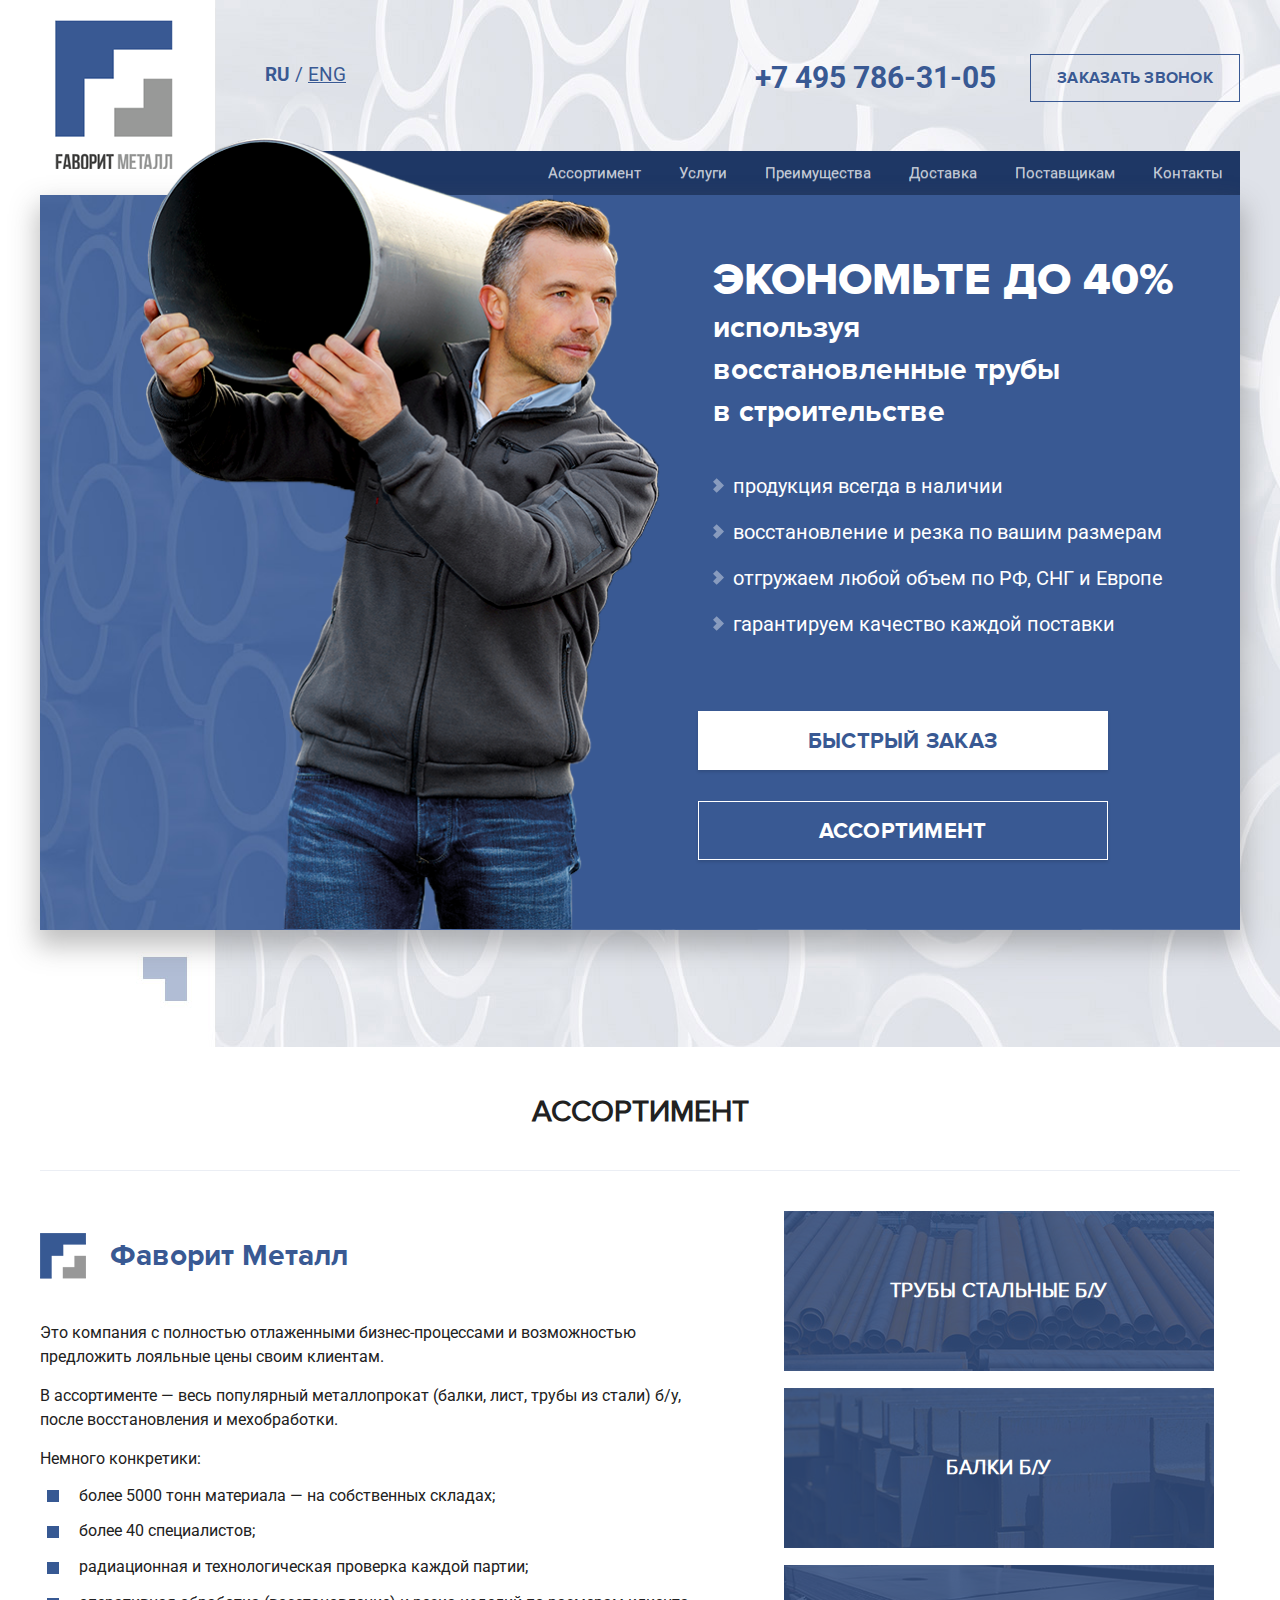
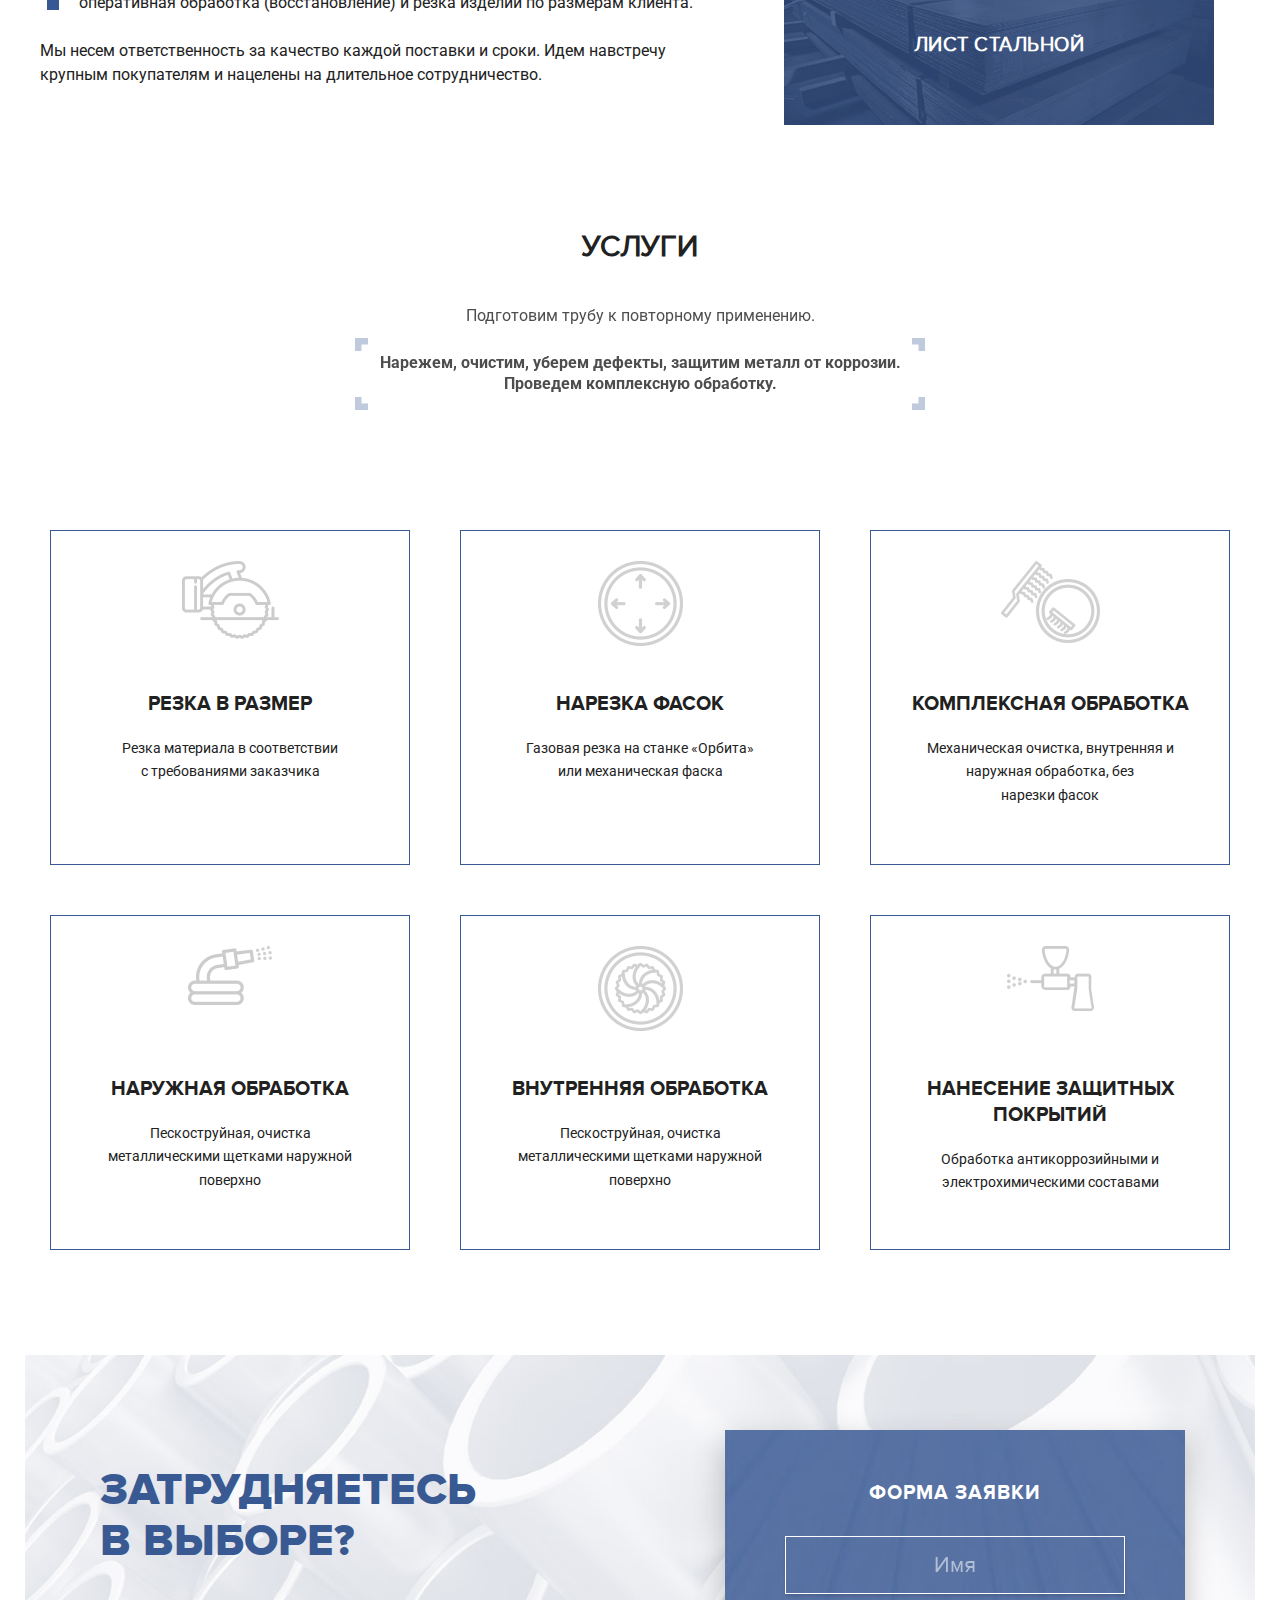
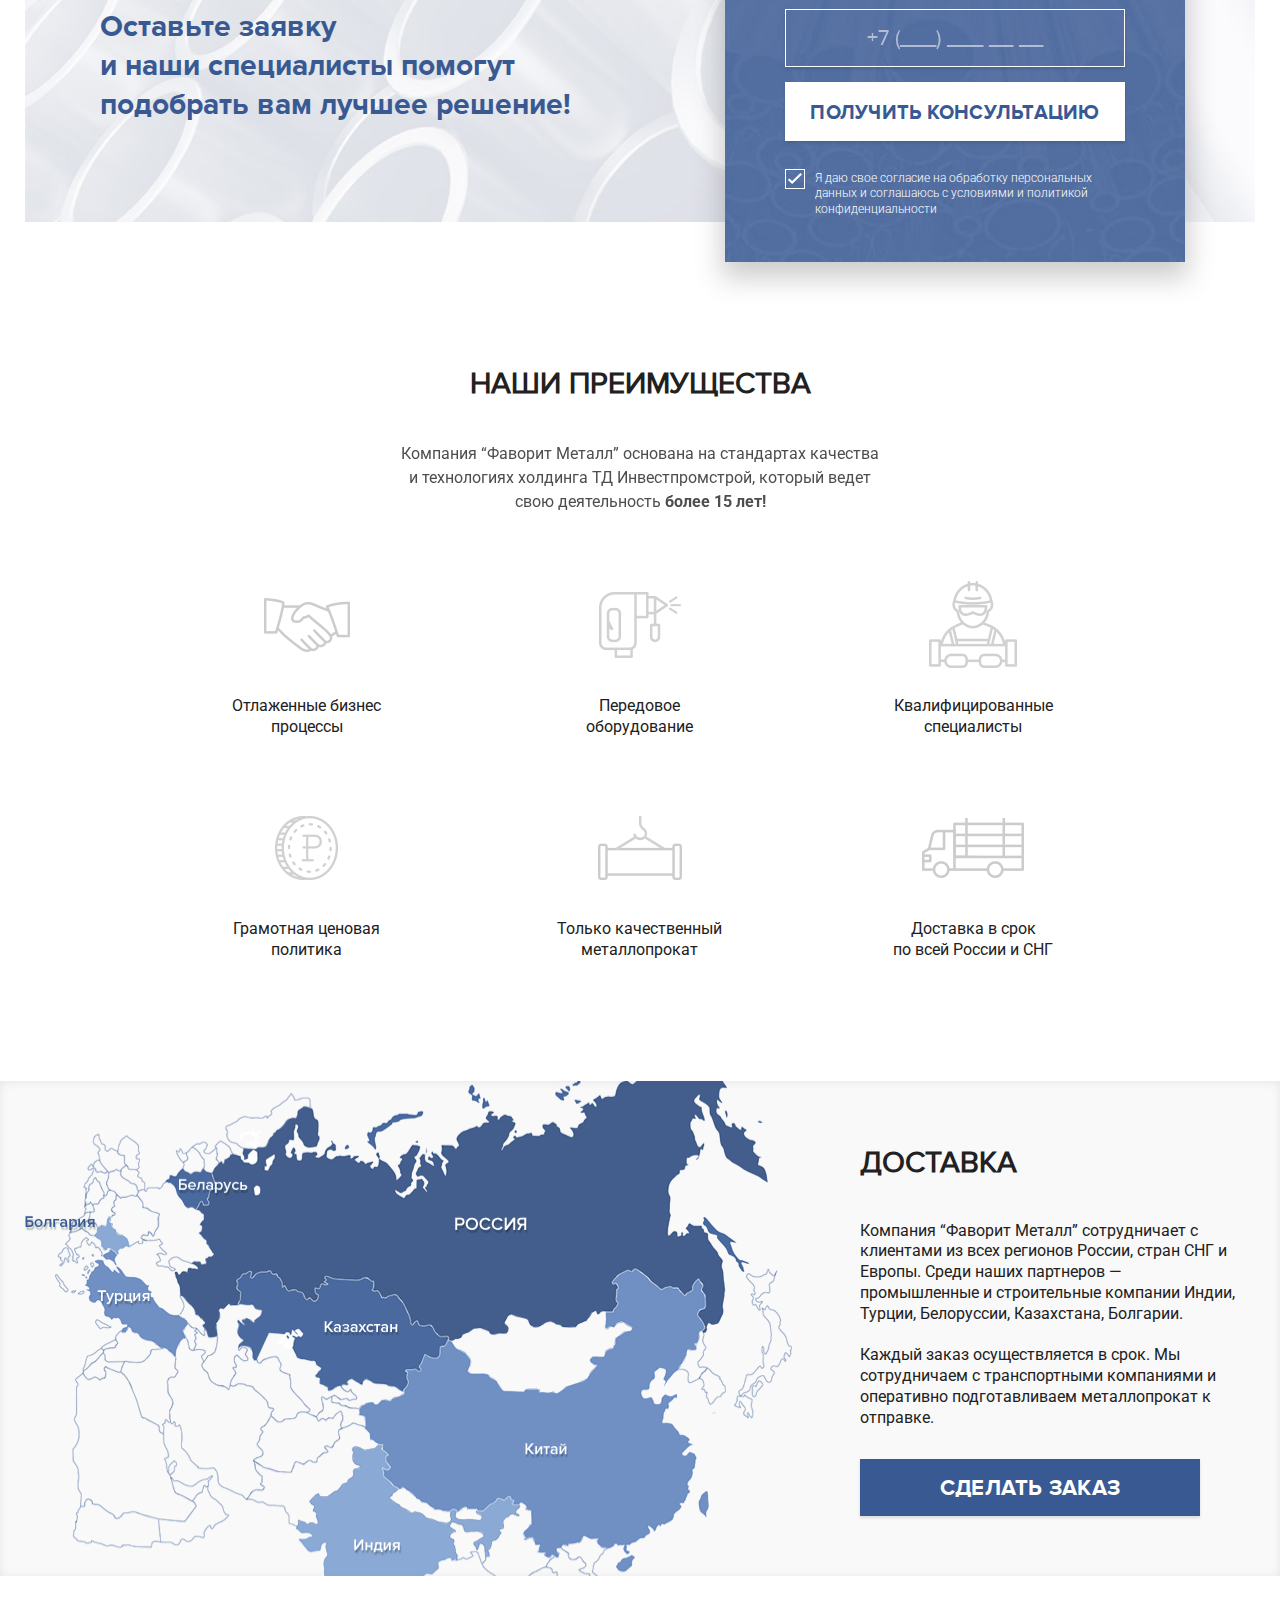
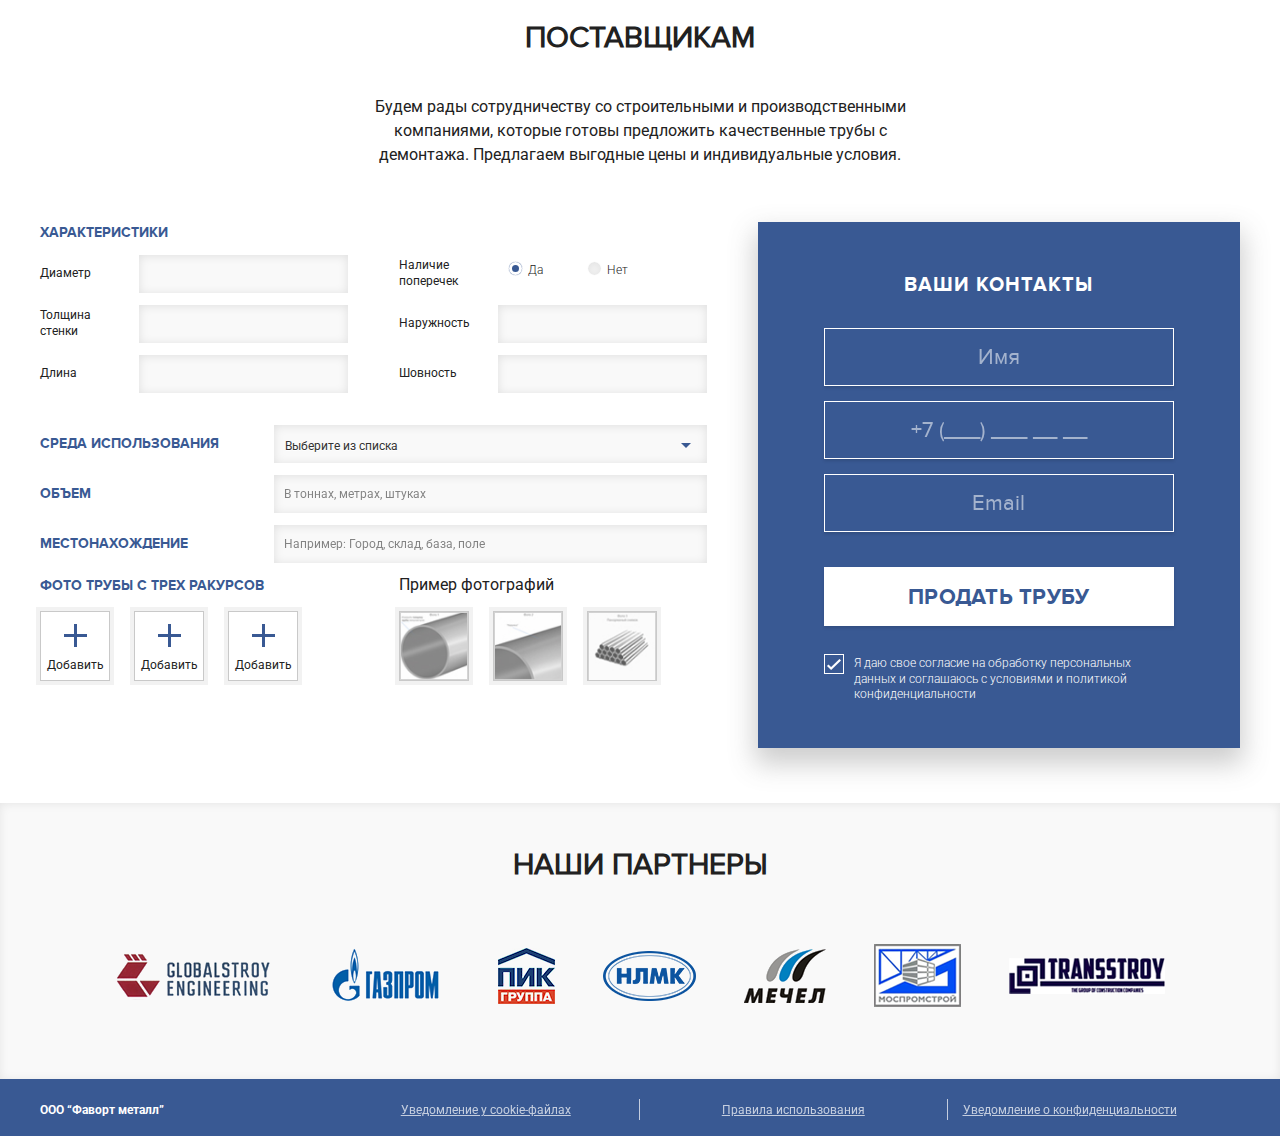
==== commit c13d8825: "правки - 1 - типографика" ====
--- a/app/index.html
+++ b/app/index.html
@@ -57,6 +57,51 @@
 
 <div class="wrapper-x">
 	<div class="wrapper-y">
+
+      <header class="navbar-wrapper navbar-scroll">
+
+          <!-- горизонтальное меню для навигации по текущей странице -->
+
+        <nav class="navbar  container-fluid">
+
+        <!-- *********************** HEADER ********************************- -->
+          
+            <div class="navbar-header">
+               <a href="" class="index-logo mobil">
+                <img src="img/logo.png" alt="Фаворит Металл">             
+              </a>
+              <button type="button" class="navbar-toggle collapsed" data-toggle="collapse" data-target="#navbar-main-scroll" aria-expanded="false">
+                <span class="icon-bar"></span>
+                <span class="icon-bar"></span>
+                <span class="icon-bar"></span>
+              </button>
+              <div class="navbar-brand clearfix" >              
+                <div class="index-header">                
+                  <a class="index-phone" href="tel:+74995793124">+7 (499) 579 31 24</a>
+                  <a href="#modal-1" class="index-button button transparent text16 js-modal-open" data-title-modal="Заказать обратный звонок">Заказать звонок</a>
+                </div>            
+              </div>
+            </div>
+        <!-- *********************** NAVIGATION ********************************- -->
+            <!-- Основная часть меню (может содержать ссылки, формы и другие элементы) -->
+           
+            <div class="collapse navbar-collapse navbar-white" id="navbar-main-scroll"> 
+              <a href="" class="mobil index-button button navy text16 js-modal-open" data-title-modal="Заказать обратный звонок"">Заказать звонок</a>  
+              <a class="mobil index-phone" href="tel:+74995793124">+7 (499) 579 31 24</a>
+                <ul class="nav navbar-nav">       
+              <li><a href="#range">Ассортимент</a></li>
+              <li><a href="#services">Услуги</a></li>
+              <li><a href="#benefit">Преимущества</a></li>
+              <li><a href="#delivery">Доставка</a></li>
+              <li><a href="#big-form">Поставщикам</a></li>        
+              <li><a href="#contacts">Контакты</a></li>
+            </ul>
+            <p class="mobil index-language"><a id="ru" class="active">RU</a> / <a href="#" id="eng">ENG</a></p>   
+          </div>
+          
+        </nav>
+      </header>
+
 
 	
 
@@ -87,29 +132,27 @@
 			        	<a href="#modal-1" class="index-button button transparent text16 js-modal-open" data-title-modal="Заказать обратный звонок">Заказать звонок</a>
 			        </div>			      
 			      </div>
-			    </div>
-			  
-
-
-			<!-- *********************** NAVIGATION ********************************- -->
-			    <!-- Основная часть меню (может содержать ссылки, формы и другие элементы) -->
-			   
-			    <div class="collapse navbar-collapse navbar-blue" id="navbar-main">	
-			    	<a href="" class="mobil index-button button navy text16 js-modal-open" data-title-modal="Заказать обратный звонок"">Заказать звонок</a>  
-			    	<a class="mobil index-phone" href="tel:+74957863105">+7 495 786-31-05</a>
-			      	<ul class="nav navbar-nav">				
-						<li><a href="#range">Ассортимент</a></li>
-						<li><a href="#services">Услуги</a></li>
-						<li><a href="#benefit">Преимущества</a></li>
-						<li><a href="#delivery">Доставка</a></li>
-						<li><a href="#big-form">Поставщикам</a></li>				
-						<li><a href="#contacts">Контакты</a></li>
-					</ul>
-					<p class="mobil index-language"><a id="ru" class="active">RU</a> / <a href="#" id="eng">ENG</a></p>		
-				</div>
-			  
-			</nav>
-		</header>
+			    </div>   
+
+
+
+
+          <div class="collapse navbar-collapse navbar-blue" id="navbar-main"> 
+            <a href="" class="mobil index-button button navy text16 js-modal-open" data-title-modal="Заказать обратный звонок"">Заказать звонок</a>  
+            <a class="mobil index-phone" href="tel:+74957863105">+7 495 786-31-05</a>
+              <ul class="nav navbar-nav">       
+            <li><a href="#range">Ассортимент</a></li>
+            <li><a href="#services">Услуги</a></li>
+            <li><a href="#benefit">Преимущества</a></li>
+            <li><a href="#delivery">Доставка</a></li>
+            <li><a href="#big-form">Поставщикам</a></li>        
+            <li><a href="#contacts">Контакты</a></li>
+          </ul>
+          <p class="mobil index-language"><a id="ru" class="active">RU</a> / <a href="#" id="eng">ENG</a></p>   
+        </div>
+        
+      </nav>
+    </header>
 
 
 		<!-- *********************** BANNER ********************************- -->
@@ -132,8 +175,8 @@
 					</div>
 					<div class="col-xs-0 col-sm-4 col-md-5"></div>
 					<div class="col-xs-12 col-sm-8 col-md-7">
-						<button class="first-screen__button button white text22 js-modal-open" data-title-modal="Оформить быстрый заказ">Быстрый заказ</button>
-						<a href="#" class="first-screen__button button navy text22">Ассортимент</a>					
+						<button class="first-screen__button button white text22 js-modal-open" data-title-modal="Быстрый заказ">Быстрый заказ</button>
+						<a href="#range" class="first-screen__button button navy text22">Ассортимент</a>					
 					</div>
 				</div>			
 			</div>
@@ -164,8 +207,8 @@
 				</div>
 				<div class="col-xs-12 col-sm-5 col-md-5">
 					<div class="range__block-list">
-						<div id="js-open-range-info1" class="range__block-item-name item1"><p>Трубы стальные</p></div>
-						<div id="js-open-range-info2" class="range__block-item-name item2"><p>Балка Б/У</p></div>
+						<div id="js-open-range-info1" class="range__block-item-name item1"><p>Трубы стальные Б/У</p></div>
+						<div id="js-open-range-info2" class="range__block-item-name item2"><p>Балки Б/У</p></div>
 						<div id="js-open-range-info3" class="range__block-item-name item3"><p>Лист стальной</p></div>
 					</div>
 					
@@ -252,9 +295,9 @@
 
   													<div class="col-xs-6 col-sm-6 col-md-12">
   														<p class="tab-subtitle">возможные дефекты:</p>
-  														<p class="list-style-icon ico14">нефтяные отложения</p>
-  														<p class="list-style-icon ico15">плохая очистка</p>
-  														<p class="list-style-icon ico16">механические повреждения</p>
+  														<p class="list-style-icon ico15">нефтяные отложения</p>
+  														<p class="list-style-icon ico16">плохая очистка</p>
+  														<p class="list-style-icon ico14">механические повреждения</p>
   													</div>
   												</div>
   											</div>
@@ -262,7 +305,7 @@
   										</div>
   									</div>
 
-  									<div class="clearfix hidden-xs col-sm-5 col-md-4"> 
+  									<div class="clearfix mtop hidden-xs col-sm-5 col-md-4"> 
   										<div id="owl-1"	class="owl-carusel range__slider">
   											<p class="img-wr"><img src="img/range/r11.jpg" alt=""></p>
   											<p class="img-wr"><img src="img/range/r12.jpg" alt=""></p>
@@ -339,14 +382,14 @@
 
   											<div class="col-xs-6 col-sm-6 col-md-12">
   												<p class="tab-subtitle">возможные дефекты:</p> 
-  												<p class="list-style-icon ico16">механические повреждения</p>
+  												<p class="list-style-icon ico14">механические повреждения</p>
   											</div>
   										</div>
   									</div> 		
   										</div>
   									</div> 
 
-  									<div class="clearfix hidden-xs col-sm-5 col-md-4"> 
+  									<div class="clearfix mtop hidden-xs col-sm-5 col-md-4"> 
   										<div id="owl-2"	class="owl-carusel range__slider">
   											<p class="img-wr"><img src="img/range/r21.jpg" alt=""></p>
   											<p class="img-wr"><img src="img/range/r22.jpg" alt=""></p>
@@ -431,7 +474,7 @@
   										</div>
   									</div>
 
-  									<div class="clearfix hidden-xs col-sm-5 col-md-4 mt"> 
+  									<div class="clearfix mtop hidden-xs col-sm-5 col-md-4 mt"> 
   										<div id="owl-3"	class="owl-carusel range__slider">
   											<p class="img-wr"><img src="img/range/r31.jpg" alt=""></p>
   											<p class="img-wr"><img src="img/range/r32.jpg" alt=""></p>
@@ -453,7 +496,7 @@
 					
 					
 				</div>
-        <button type="button" class="button navy text22 range__button js-modal-open" data-title-modal="Заказать трубу стальную">Сделать заказ</button>
+        <button type="button" class="button navy noborder text22 range__button js-modal-open" data-title-modal="Заказать трубу стальную">Сделать заказ</button>
 			</div>
 			
 		</div>
@@ -492,8 +535,7 @@
   												<p>В наличии — изделия категорий Б, К, Ш. Изготовлены из низколегированной (09Г2С) и углеродистой стали (3сп). Не имеют дефектов. Подойдут для зданий производственного и жилого типа, объектов инфраструктуры, изготовления металлоконструкций.</p>
   												<div class="storage">
   													<p class="tab-subtitle">на нашем складе в наличии балки:</p>
-  													
-
+  													<p class="navy"><b>30Б1, 30б2, 35б1, 35б2 40б2, 45б2 и другие</b></p>
   												</div>
   											</div>
 
@@ -548,8 +590,7 @@
   										<p>Двутавровые балки категорий Ш, Б, К, из углеродистой и низколегированной стали. Идеально обработаны и соответствуют ГОСТ, не имеют следов коррозии и иных дефектов. Сократят затраты на строительство зданий и инфраструктурных объектов.</p>
   										<div class="storage">
   											<p class="tab-subtitle">на нашем складе в наличии балки:</p>
-  											
-
+  											<p class="navy"><b>30Б1, 30б2, 35б1, 35б2 40б2, 45б2 и другие</b></p>
   										</div>
   									</div>
   									<div class="col-xs-12 col-sm-12 col-md-5">
@@ -595,7 +636,7 @@
 					
 					
 				</div>
-        <button type="button" class="button navy text22 range__button js-modal-open" data-title-modal="Заказать балку двутавровую">Сделать заказ</button>
+        <button type="button" class="button navy noborder text22 range__button js-modal-open" data-title-modal="Заказать балку двутавровую">Сделать заказ</button>
 			</div>
 			
 		</div>
@@ -633,7 +674,7 @@
   												<p>Был в употреблении. Нарезанный и в рулонах. Дефекты отсутствуют, коррозии нет. Лист соответствует российским и международным ГОСТам, пригодится в судостроении, строительстве, изготовлении вагонов и контейнеров..</p>
   												<div class="storage">
   													<p class="tab-subtitle">категории:</p>
-  													
+  													<p class="navy"><b>Рифленый, просечный, штампованный, перфорированный</b></p>
 
   												</div>
   											</div>
@@ -681,7 +722,7 @@
 					
 					
 				</div>
-        <button type="button" class="button navy text22 range__button js-modal-open" data-title-modal="Заказать лист стальной">Сделать заказ</button>
+        <button type="button" class="button navy noborder text22 range__button js-modal-open" data-title-modal="Заказать лист стальной">Сделать заказ</button>
 			</div>
 			
 		</div>	
@@ -962,8 +1003,8 @@
           <form action="" class="form main-form__form">
             <p class="form__title">Форма заявки</p>
             <input type="text" name="user-name" class="input" placeholder="Имя" required>
-            <input type="text" name="user-phone" class="input" placeholder="+7 (___) ___-____" required>
-            <button type="submit" class="button white text16">получить консультацию</button>
+            <input type="text" name="user-phone" class="input" placeholder="+7 (___) ___ __ __" required>
+            <button type="submit" class="button white text20">получить консультацию</button>
             <div class="ch_wrapper">
               <input id="ok" type="checkbox" checked="true" name="checkbox" value="ok">
               <label for="ok">Я даю свое согласие на обработку персональных данных и соглашаюсь с условиями и политикой конфиденциальности</label>
@@ -979,7 +1020,7 @@
   <section id="benefit" class="benefit">
     <div class="container-fluid"> 
       <h2>наши преимущества</h2>
-      <p class="subtitle">Компания “Фаворит Металл” основана на стандартах качества <br>и технологиях холдинга ТД Инвестпромстрой, <br>который ведет свою деятельность <b>более&nbsp;15&nbsp;лет!</b></p>
+      <p class="subtitle">Компания “Фаворит Металл” основана на стандартах качества и технологиях холдинга ТД Инвестпромстрой, который ведет свою деятельность <b>более&nbsp;15&nbsp;лет!</b></p>
       <div class="benefit__list">
         <div class="row">
           <div class="col-xs-6 col-sm-4 col-md-4 item">          
@@ -1016,7 +1057,7 @@
               <h2>Доставка</h2>
               <p>Компания “Фаворит Металл” сотрудничает с клиентами из всех регионов России, стран СНГ и Европы. Среди наших партнеров — промышленные и строительные компании Индии, Турции, Белоруссии, Казахстана, Болгарии.</p> <br>
               <p>Каждый заказ осуществляется в срок. Мы сотрудничаем с транспортными компаниями и оперативно подготавливаем металлопрокат к отправке.</p>
-              <button type="button" class="button navy text22 delivery__button js-modal-open" data-title-modal="Заказать доставку">сделать заказ</button>
+              <button type="button" class="button navy noborder text22 delivery__button js-modal-open" data-title-modal="Заказать доставку">сделать заказ</button>
             </div>
           </div>
     </div>    
@@ -1027,7 +1068,7 @@
   <section id="big-form" class="big-form">    
     <div class="container-fluid">   
       <h2>поставщикам</h2>
-      <p class="subtitle">Будем рады сотрудничеству со строительными и производственными<br> компаниями, которые готовы предложить качественные трубы <br>с демонтажа. Предлагаем выгодные цены и индивидуальные условия.</p>
+      <p class="subtitle">Будем рады сотрудничеству со строительными и производственными компаниями, которые готовы предложить качественные трубы с демонтажа. Предлагаем выгодные цены и индивидуальные условия.</p>
       <form action="" method="post" class="big-form__form">
       <div class="row">
         <div class="col-xs-12 col-sm-7 col-md-7">
@@ -1070,7 +1111,7 @@
             </div>
 
             <div class="col-xs-12 col-sm-12 col-md-12">
-              <div class="input-outer">
+              <div class="input-outer mt-20">
                 <label for="param5" class="navy">Среда использования</label>
                 
                 <div class="input-param" id="param5"> 
@@ -1136,9 +1177,9 @@
           <div class="form big-form__form2">
             <p class="form__title">Ваши контакты</p>
             <input type="text" name="user-name" class="input" placeholder="Имя" required>
-            <input type="text" name="user-phone" class="input" placeholder="+7 (___) ___-____" required>
+            <input type="text" name="user-phone" class="input" placeholder="+7 (___) ___ __ __" required>
             <input type="email" name="user-mail" class="input" required placeholder="Email">
-            <button type="submit" class="button white text16">продать трубу</button>
+            <button type="submit" class="button white text22">продать трубу</button>
             <div class="ch_wrapper">
               <input id="ok" type="checkbox" checked="true" name="checkbox" value="ok">
               <label for="ok">Я даю свое согласие на обработку персональных данных и соглашаюсь с условиями и политикой конфиденциальности</label>
@@ -1173,12 +1214,12 @@
     <div class="desktop"><script type="text/javascript" charset="utf-8" async src="https://api-maps.yandex.ru/services/constructor/1.0/js/?um=constructor%3A6189a99cf0b37905aa48e0231c46f5f4b9bef97db647da5f0f490c5b8c97ab96&amp;width=100%25&amp;height=670&amp;lang=ru_RU&amp;scroll=true"></script></div>
     <div class="contact-map">    
           <div class="form contact-map__block">
-            <p class="form__title">свяжитесь с нами</p>
+            <p class="form__title center">свяжитесь с нами</p>
             <p><b>Главный офис:</b></p>
             <p>Москва, Колодезный переулок,<br>дом 3, строение 17</p>
             <p><b style="width: 80px">Телефон:</b> <b class="big"><a href="tel:+74995793124">+7 (499) 579 31 24</a></b></p>
             <p><b style="width: 80px">E-mail:</b><b class="big">Info@info.ru</b></p>
-            <p><b>Производство:</b></p>
+            <p>&nbsp;</p><p><b>Производство:</b></p>
             <p>Рязань, улица Промышленная, 21</p>
             <p><b>Производственный склад:</b></p>
             <p>Челябинск, улица Физкультурная, 34</p>
@@ -1227,15 +1268,20 @@
       <p class="modal__title">ПОЛУЧИТЬ КОНСУЛЬТАЦИЮ</p> 
 
       <div class="">        
-        <p class="form__subtitle">Получите бесплатную консультацию  специалиста прямо сейчас</p>
+        <p class="form__subtitle"></p>
             <input type="text" name="user-name" class="input" placeholder="Имя" required>
-            <input type="text" name="user-phone" class="input" placeholder="+7 (___) ___-____" required>
+            <input type="text" name="user-phone" class="input" placeholder="+7 (___) ___ __ __" required>
             <input type="email" name="user-mail" class="input" required placeholder="Email">
-            <button type="submit" class="button white text16">отправить</button>
+            <textarea name="user-text" class="input" id="" cols="30" rows="5" placeholder="Пожелания, объем, сроки и т.д."></textarea>
+            <button type="submit" class="button white text22">отправить</button>
             <div class="ch_wrapper">
               <input id="ok10" type="checkbox" checked="true" name="checkbox" value="ok">
               <label for="ok10">Я даю свое согласие на обработку персональных данных и соглашаюсь с условиями и политикой конфиденциальности</label>
             </div>
+            <div class="ch_wrapper">
+              <input id="ok11" type="checkbox" checked="true" name="checkbox" value="ok">
+              <label for="ok11">Я согласен получать email-письма о скидках на товары и услуги компании</label>              
+            </div>
       </div>
     </form>
   </div>
--- a/app/css/style.css
+++ b/app/css/style.css
@@ -67,9 +67,10 @@
   }
 }
 h2 {
-  font-family: 'proximanova-bold', Arial, sans-serif;
+  font-family: 'proximanova-regular', Arial, sans-serif;
   font-size: 30px;
   font-weight: normal;
+  font-weight: bold;
   text-transform: uppercase;
   text-align: center;
   padding: 45px 0 40px;
@@ -84,7 +85,7 @@
 @media (max-width: 767px) {
   h2 {
     font-size: 15px;
-    padding: 30px 0 25px;
+    padding: 30px 0 15px;
   }
 }
 h2.border-bottom {
@@ -140,19 +141,28 @@
   }
 }
 .subtitle {
+  display: block;
+  width: 100%;
+  margin: 0 auto;
   font-family: 'Roboto', sans-serif;
   font-size: 16px;
   font-weight: 400;
+  line-height: 1.5;
   text-align: center;
+  opacity: 0.8;
 }
 @media (max-width: 1230px) {
   .subtitle {
     font-size: 14px;
+    line-height: 1.3;
   }
 }
 @media (max-width: 767px) {
   .subtitle {
+    display: block;
+    width: 100%;
     font-size: 13px;
+    line-height: 1.2;
   }
 }
 .navy {
@@ -171,6 +181,7 @@
   background-repeat: no-repeat;
   background-size: auto;
   text-align: center;
+  opacity: 0.8;
   background-image: url(../img/el1.svg), url(../img/el2.svg), url(../img/el3.svg), url(../img/el4.svg);
   background-position: top left, top right, bottom left, bottom right;
 }
@@ -375,12 +386,13 @@
 .input {
   width: auto;
   min-width: 210px;
-  padding: 13px;
+  padding: 15px;
   text-transform: uppercase;
   text-align: center;
   outline: none;
   cursor: pointer;
   line-height: 1;
+  box-shadow: 0px 2px 3px 0px rgba(0, 0, 0, 0.13);
   -webkit-transition: background-color 0.5s ease, color 0.5s ease;
   transition: background-color 0.5s ease, color 0.5s ease;
 }
@@ -389,13 +401,27 @@
   border: 1px solid #fff;
   color: #fff;
   outline: none;
-  cursor: default;
+  cursor: text;
   text-transform: none;
+  font-family: 'proximanova-regular', Arial, sans-serif;
+  font-size: 22px;
+  font-weight: normal;
+}
+@media (max-width: 1230px) {
+  .input {
+    font-size: 18px;
+  }
+}
+@media (max-width: 767px) {
+  .input {
+    font-size: 16px;
+  }
 }
 .button.transparent {
   background-color: transparent;
   border: 1px solid #395993;
   color: #395993;
+  box-shadow: none;
 }
 .button.transparent:hover,
 .button.transparent:active,
@@ -421,6 +447,9 @@
   color: #fff;
   box-shadow: 0px 2px 3px 0px rgba(0, 0, 0, 0.13);
 }
+.button.navy.noborder {
+  border: none;
+}
 .button.navy:hover,
 .button.navy:active,
 .button.navy:focus {
@@ -440,7 +469,7 @@
   font-family: 'proximanova-bold', Arial, sans-serif;
   font-size: 16px;
   font-weight: normal;
-  letter-spacing: 1px;
+  letter-spacing: 0.25px;
 }
 @media (max-width: 767px) {
   .text16 {
@@ -449,13 +478,35 @@
     padding-bottom: 14px;
   }
 }
+.text20 {
+  font-family: 'proximanova-bold', Arial, sans-serif;
+  font-size: 20px;
+  font-weight: normal;
+  padding-top: 20px;
+  padding-bottom: 17px;
+  letter-spacing: 0.25px;
+}
+@media (max-width: 1230px) {
+  .text20 {
+    font-size: 18px;
+    padding-top: 18px;
+    padding-bottom: 16px;
+  }
+}
+@media (max-width: 767px) {
+  .text20 {
+    font-size: 16px;
+    padding-top: 16px;
+    padding-bottom: 14px;
+  }
+}
 .text22 {
   font-family: 'proximanova-bold', Arial, sans-serif;
   font-size: 22px;
   font-weight: normal;
-  padding-top: 22px;
-  padding-bottom: 20px;
-  letter-spacing: 1px;
+  padding-top: 19px;
+  padding-bottom: 16px;
+  letter-spacing: 0.25px;
 }
 @media (max-width: 1230px) {
   .text22 {
@@ -675,7 +726,7 @@
   }
 }
 .first-screen__button.white {
-  bottom: 170px;
+  bottom: 160px;
 }
 .navbar {
   margin: 0;
@@ -820,7 +871,6 @@
 .navbar-blue .nav > li.active > a {
   background-color: transparent;
   color: #ffffff;
-  border-bottom: 1px dashed #fff;
 }
 @media (max-width: 1230px) {
   .navbar-blue {
@@ -852,6 +902,50 @@
     height: auto;
   }
 }
+.navbar-white {
+  width: auto;
+  padding: 0;
+  background-color: #fff;
+  color: #212121;
+}
+.navbar-white .nav > li > a:focus,
+.navbar-white .nav > li > a:hover,
+.navbar-white .nav > li.active > a {
+  background-color: transparent;
+  color: #395993;
+}
+@media (max-width: 767px) {
+  .navbar-white {
+    background-color: #395993;
+    color: rgba(255, 255, 255, 0.7);
+    margin-top: 0;
+    height: auto;
+  }
+  .navbar-white .nav > li > a:focus,
+  .navbar-white .nav > li > a:hover,
+  .navbar-white .nav > li.active > a {
+    color: #ffffff;
+  }
+  .navbar-white .mobil.index-button {
+    margin-right: 20px;
+    top: auto;
+  }
+  .navbar-white .mobil.index-phone {
+    font-size: 15px;
+    color: #fff;
+    line-height: 40px;
+    margin-left: 20px;
+  }
+  .navbar-white .mobil.index-language {
+    font-size: 18px;
+    color: #fff;
+    line-height: 40px;
+    margin-left: 20px;
+    padding-left: 0;
+    padding-bottom: 20px;
+    height: auto;
+  }
+}
 .navbar-nav {
   float: none;
   padding: 0;
@@ -866,7 +960,7 @@
   display: inline-block;
   vertical-align: top;
   width: auto;
-  padding: 13px 20px 10px;
+  padding: 13px 17px 10px;
   color: inherit;
 }
 @media (max-width: 1230px) {
@@ -987,6 +1081,109 @@
           transform-origin: right top;
   width: 14px;
 }
+.navbar-scroll {
+  display: none;
+  position: fixed;
+  z-index: 100000;
+  top: 0;
+  left: 0;
+  right: 0;
+  background-color: #fff;
+  box-shadow: 5px 0 20px 2px rgba(0, 0, 0, 0.4);
+}
+.navbar-scroll .navbar {
+  margin: 0 auto;
+}
+.navbar-scroll .navbar .index-header {
+  width: auto;
+  height: 100px;
+}
+@media (max-width: 1230px) {
+  .navbar-scroll .navbar .index-header {
+    height: 65px;
+  }
+}
+.navbar-scroll .navbar-header {
+  width: auto;
+  float: right;
+}
+@media (max-width: 767px) {
+  .navbar-scroll .navbar-header {
+    width: 100%;
+    float: none;
+    margin: 0;
+  }
+}
+.navbar-scroll .navbar-header .navbar-toggle {
+  top: 10px;
+  right: 0;
+}
+.navbar-scroll .navbar-header .index-button {
+  top: 2px;
+  margin-top: 8px;
+}
+.navbar-scroll .navbar-header .index-logo {
+  height: 65px;
+  width: 55px;
+  padding: 10px;
+}
+.navbar-scroll .navbar-header .navbar-brand {
+  width: auto;
+  float: right;
+}
+.navbar-scroll .navbar-white {
+  float: left;
+  padding-top: 30px;
+}
+.navbar-scroll .navbar-white .navbar-nav > li {
+  padding: 13px 20px 11px;
+}
+.navbar-scroll .navbar-white .navbar-nav > li a {
+  font-size: 14px;
+}
+@media (max-width: 1230px) {
+  .navbar-scroll .navbar-white {
+    padding-top: 10px;
+  }
+  .navbar-scroll .navbar-white .navbar-nav > li {
+    padding: 13px 7px 11px;
+  }
+  .navbar-scroll .navbar-white .navbar-nav > li a {
+    font-size: 13px;
+  }
+}
+@media (max-width: 767px) {
+  .navbar-scroll .navbar-white {
+    margin: 0;
+    right: 0;
+  }
+  .navbar-scroll .navbar-white .navbar-nav > li {
+    padding: 8px 8px 8px 20px;
+  }
+  .navbar-scroll .navbar-white .navbar-nav > li a {
+    font-size: 14px;
+  }
+}
+.navbar-scroll .index-phone {
+  display: inline-block;
+  vertical-align: middle;
+  margin: 0 20px;
+  font-family: 'Roboto', sans-serif;
+  font-size: 25px;
+  font-weight: 700;
+  line-height: 100px;
+}
+@media (max-width: 1230px) {
+  .navbar-scroll .index-phone {
+    display: none;
+  }
+}
+.navbar-scroll .mobil.index-phone {
+  margin-top: 65px;
+}
+.navbar-scroll.to_top {
+  display: block;
+}
 .range-wrapper {
   position: relative;
 }
@@ -994,13 +1191,14 @@
   font-family: 'proximanova-bold', Arial, sans-serif;
   font-size: 30px;
   font-weight: normal;
+  line-height: 50px;
   color: #395993;
   margin: 60px 0 40px;
   padding: 0;
   padding-left: 70px;
   background-position: center;
   background-repeat: no-repeat;
-  background-size: 40px 40px;
+  background-size: 46px 46px;
   background-position: left center;
   background-image: url(../img/favicon.png);
 }
@@ -1017,7 +1215,7 @@
     font-size: 16px;
     background-size: 20px 20px;
     padding-left: 30px;
-    margin: 30px 0 15px;
+    margin: 20px 0 10px;
   }
 }
 .range__button {
@@ -1057,6 +1255,11 @@
 @media (max-width: 1230px) {
   .range__text-general p {
     padding-bottom: 10px;
+  }
+}
+@media (max-width: 767px) {
+  .range__text-general p {
+    line-height: 1.2;
   }
 }
 .range__text-general ul {
@@ -1095,10 +1298,13 @@
   height: 160px;
   position: relative;
   text-align: center;
-  font-family: 'proximanova-bold', Arial, sans-serif;
+  font-family: 'proximanova-regular', Arial, sans-serif;
   font-size: 20px;
   font-weight: normal;
+  font-weight: bold;
+  letter-spacing: 0.5px;
   line-height: 40px;
+  text-transform: uppercase;
   padding: 60px 0 50px;
   color: #fff;
   margin: 0 auto 17px;
@@ -1168,7 +1374,7 @@
   width: 100%;
   padding-bottom: 40px;
   background-color: #f9f9f9;
-  box-shadow: inset 0px 1px 9.7px 0.3px rgba(0, 0, 0, 0.08), 0px 0px 100px 50px rgba(89, 89, 89, 0.3);
+  box-shadow: inset 0px 1px 9.7px 0.3px rgba(0, 0, 0, 0.08), 0px 0px 200px 100px #ffffff;
 }
 @media (max-width: 1230px) {
   .range__block-item {
@@ -1208,10 +1414,15 @@
 }
 .range__block-item .nav-tabs {
   width: 100%;
-  padding: 17px 0 13px;
+  padding: 18px 0 17px;
   border-radius: 5px;
   background-color: #fff;
   box-shadow: 0px 1px 8px 0.5px rgba(57, 89, 147, 0.13);
+}
+@media (max-width: 767px) {
+  .range__block-item .nav-tabs {
+    padding: 12px 0 10px;
+  }
 }
 .range__block-item .nav-tabs > li {
   text-align: center;
@@ -1228,7 +1439,8 @@
   font-family: 'proximanova-regular', Arial, sans-serif;
   font-size: 20px;
   font-weight: normal;
-  padding: 1px;
+  line-height: 1;
+  padding: 0px;
   border-bottom: 1px dashed #395993;
   -webkit-transition: font-weight ease 0.1s;
   transition: font-weight ease 0.1s;
@@ -1283,6 +1495,11 @@
     padding: 20px 15px;
   }
 }
+@media (max-width: 767px) {
+  .range__block-item .tab-content {
+    padding: 1px 0 10px;
+  }
+}
 .range__block-item .tab-pane p {
   font-family: 'Roboto', sans-serif;
   font-size: 14px;
@@ -1291,13 +1508,13 @@
 }
 @media (max-width: 1230px) {
   .range__block-item .tab-pane p {
+    font-size: 13px;
+  }
+}
+@media (max-width: 767px) {
+  .range__block-item .tab-pane p {
     font-size: 12px;
-  }
-}
-@media (max-width: 767px) {
-  .range__block-item .tab-pane p {
-    font-size: 11px;
-    line-height: 1.3;
+    line-height: 1.2;
   }
 }
 .range__block-item .tab-pane .storage {
@@ -1352,7 +1569,8 @@
 }
 @media (max-width: 767px) {
   .range__block-item p.tab-subtitle {
-    font-size: 11px;
+    font-size: 10px;
+    white-space: nowrap;
   }
 }
 .range__slider {
@@ -1370,7 +1588,6 @@
 .range__slider .owl-dots {
   width: 100%;
   display: block;
-  margin-top: 25px;
 }
 .range__slider .owl-dots::after {
   content: "";
@@ -1417,6 +1634,7 @@
     display: block;
     width: 100%;
     margin-bottom: 15px;
+    margin-top: 7px;
   }
   .range__photo-mobil img {
     display: block;
@@ -1426,8 +1644,11 @@
     margin-right: 2.33%;
   }
   .range__photo-mobil img:nth-child(4) {
-    margin-right: 0;
-  }
+    margin-right: -15px;
+  }
+}
+.mtop {
+  margin-top: -95px;
 }
 .list-wrapper {
   padding-left: 30px;
@@ -1451,6 +1672,7 @@
 }
 @media (max-width: 767px) {
   .list-style-icon {
+    font-size: 10px !important;
     min-height: 25px;
     background-size: 25px 25px;
     padding: 4px 4px 4px 35px;
@@ -1516,6 +1738,9 @@
 .services-wrapper {
   position: relative;
 }
+.services {
+  padding-top: 20px;
+}
 .services__list {
   padding-top: 110px;
   padding-bottom: 55px;
@@ -1533,19 +1758,19 @@
 }
 .services__block-name {
   position: relative;
-  margin: 0 20px 70px;
+  margin: 0 10px 50px;
   height: 335px;
-  border: 1.5px solid #395993;
+  border: 1px solid #395993;
   cursor: pointer;
   background-size: auto;
   background-repeat: no-repeat;
   background-position: center 30px, center;
-  background-size: auto, cover;
+  background-size: auto, 100% 100%;
   text-align: center;
   padding: 10px;
   color: #212121;
-  -webkit-transition: font-size 0.3s ease, color 0.3s ease, background-image 0.3s ease-in-out;
-  transition: font-size 0.3s ease, color 0.3s ease, background-image 0.3s ease-in-out;
+  -webkit-transition: font-size 0.3s ease, color 0.3s ease, background-image 0.3s ease-in-out, border-width 0.4s ease;
+  transition: font-size 0.3s ease, color 0.3s ease, background-image 0.3s ease-in-out, border-width 0.4s ease;
 }
 @media (max-width: 1230px) {
   .services__block-name {
@@ -1590,7 +1815,7 @@
   font-size: 14px;
   font-weight: 400;
   color: inherit;
-  line-height: 1.75;
+  line-height: 1.7;
   width: 75%;
   margin: 0 auto;
 }
@@ -1608,7 +1833,7 @@
 }
 .services__block-name:hover {
   color: #fff;
-  border-width: 2px;
+  border-width: 0px;
   box-shadow: 0px 13px 25px 3px rgba(89, 89, 89, 0.3);
 }
 .services__block-name.item1 {
@@ -1766,9 +1991,8 @@
 .main-form-bg {
   background-position: center;
   background-repeat: no-repeat;
-  background-size: auto;
-  background-image: url(../img/bg-first-screen.jpg);
-  background-position: right center;
+  background-size: cover;
+  background-image: url(../img/bg-main-form.jpg);
   padding-top: 65px;
   padding-bottom: 0;
 }
@@ -1838,7 +2062,7 @@
 .form {
   display: block;
   max-width: 500px;
-  padding: 50px 60px;
+  padding: 50px 60px 30px;
   background-position: center;
   background-repeat: no-repeat;
   background-size: cover;
@@ -1880,7 +2104,7 @@
 .form .button {
   width: 100%;
   max-width: 350px;
-  margin-bottom: 20px;
+  margin-bottom: 15px;
 }
 @media (max-width: 767px) {
   .form .input,
@@ -1895,6 +2119,9 @@
   .benefit {
     margin-top: 50px;
   }
+}
+.benefit .subtitle {
+  max-width: 490px;
 }
 .benefit__list {
   padding: 60px 115px;
@@ -2017,7 +2244,7 @@
 .input-outer {
   display: block;
   width: 100%;
-  margin: 15px 0;
+  margin: 12px 0;
 }
 .input-outer > label {
   display: inline-block;
@@ -2042,7 +2269,18 @@
   display: inline-block;
   vertical-align: middle;
   color: #212121;
+  margin: 0;
   margin-right: 30px;
+  height: 38px;
+  line-height: 30px;
+}
+.input-outer.mt-20 {
+  margin-top: 20px;
+}
+@media (max-width: 767px) {
+  .input-outer.mt-20 {
+    margin-top: 0;
+  }
 }
 label.navy {
   font-family: 'proximanova-bold', Arial, sans-serif;
@@ -2137,6 +2375,17 @@
   border: 1px solid #c9c9c9;
   box-shadow: 0 0 0 4px #f2f2f2;
 }
+.big-form .subtitle {
+  max-width: 545px;
+  opacity: 1;
+}
+.big-form .form {
+  background-image: none;
+  background-color: #395993;
+}
+.big-form .form .button {
+  margin-top: 20px;
+}
 @media (max-width: 767px) {
   .big-form {
     padding-top: 30px;
@@ -2219,6 +2468,8 @@
 .contact-map__block {
   width: 100%;
   max-width: none;
+  background-image: url(../img/bg-contacts.jpg);
+  padding: 55px 50px;
 }
 @media (max-width: 767px) {
   .contact-map__block {
@@ -2226,13 +2477,15 @@
   }
 }
 .contact-map__block p {
-  font-size: 12px;
+  font-size: 14px;
+  font-weight: 300;
   color: #fff;
-  padding-bottom: 10px;
+  padding-bottom: 5px;
   text-align: left;
 }
 @media (max-width: 767px) {
   .contact-map__block p {
+    font-size: 12px;
     padding-bottom: 5px;
   }
 }
@@ -2243,10 +2496,13 @@
 .contact-map__block p b {
   display: inline-block;
   vertical-align: middle;
+  font-weight: 500;
+  letter-spacing: 0.2px;
+  padding-top: 7px;
 }
 .contact-map__block p .big {
   text-align: right;
-  width: 250px;
+  width: 280px;
   font-family: 'Roboto', sans-serif;
   font-size: 25px;
   font-weight: 700;
@@ -2259,7 +2515,7 @@
 }
 .btn .caret {
   border: none;
-  width: 35px;
+  width: 15px;
   height: 40px;
   background: url(../img/ico/arr.svg) no-repeat left center;
   background-size: auto;
@@ -2293,8 +2549,8 @@
 span.multiselect-selected-text {
   display: inline-block;
   width: -webkit-calc(88%);
-  width: -webkit-calc(100% - 40px);
-  width: calc(100% - 40px);
+  width: -webkit-calc(100% - 20px);
+  width: calc(100% - 20px);
   overflow: hidden;
   text-align: left;
   font-family: 'Roboto', sans-serif;
@@ -2356,9 +2612,9 @@
   top: 0;
   left: 0;
   background-color: rgba(0, 0, 0, 0.65);
-  z-index: 9999;
-  width: 100%;
-  height: 100%;
+  z-index: 999999;
+  width: 100%;
+  height: 150%;
   display: none;
   overflow: auto;
 }
@@ -2371,7 +2627,7 @@
   background-repeat: no-repeat;
   box-shadow: 0px 28px 49px 0px rgba(0, 0, 0, 0.14);
   position: fixed;
-  z-index: 10000;
+  z-index: 1000000;
   left: 50%;
   top: 50%;
   margin-top: -200px;
@@ -2389,12 +2645,17 @@
 }
 @media (max-width: 767px) {
   .modal {
+    position: absolute !important;
+    z-index: 1000000;
+    top: 0;
+    margin-top: 110px;
     width: 310px;
     margin-left: -155px;
   }
 }
 .modal__form {
-  background-color: transparent;
+  background-color: #395993;
+  background-image: none;
   width: 100%;
   max-width: none;
   padding: 0 20px 30px;
@@ -2405,9 +2666,11 @@
   max-width: 350px;
 }
 .modal__title {
-  font-family: 'proximanova-bold', Arial, sans-serif;
-  font-size: 24px;
+  font-family: 'proximanova-regular', Arial, sans-serif;
+  font-size: 20px;
   font-weight: normal;
+  letter-spacing: 1px;
+  font-weight: bold;
   padding: 40px 20px 0;
   text-align: center;
   color: #fff;
@@ -2511,7 +2774,7 @@
   /* red*/
 }
 .modal.js-modal {
-  z-index: 10100;
+  z-index: 1010000;
 }
 .hidden {
   display: none;
@@ -2540,6 +2803,9 @@
 .container-fluid {
   max-width: 1230px;
 }
+.center {
+  text-align: center !important;
+}
 .text-navy {
   color: #395993;
 }
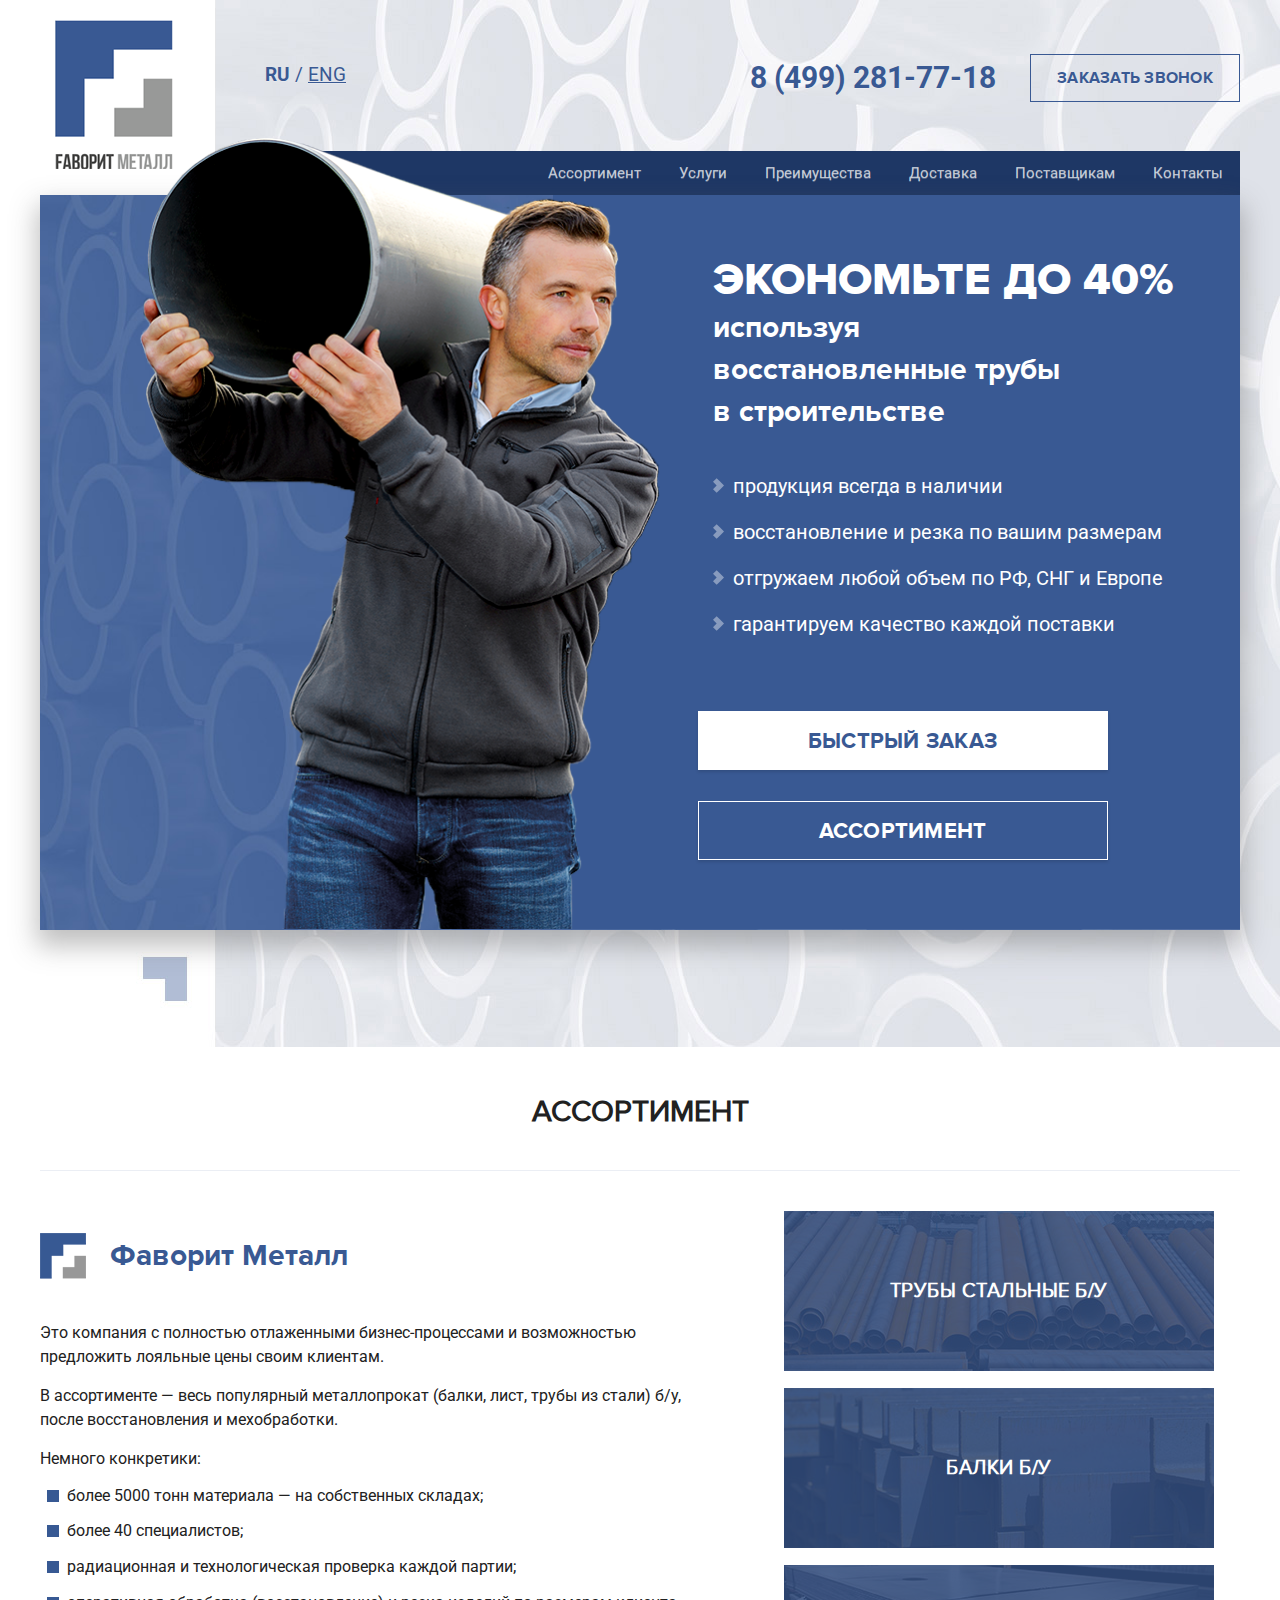
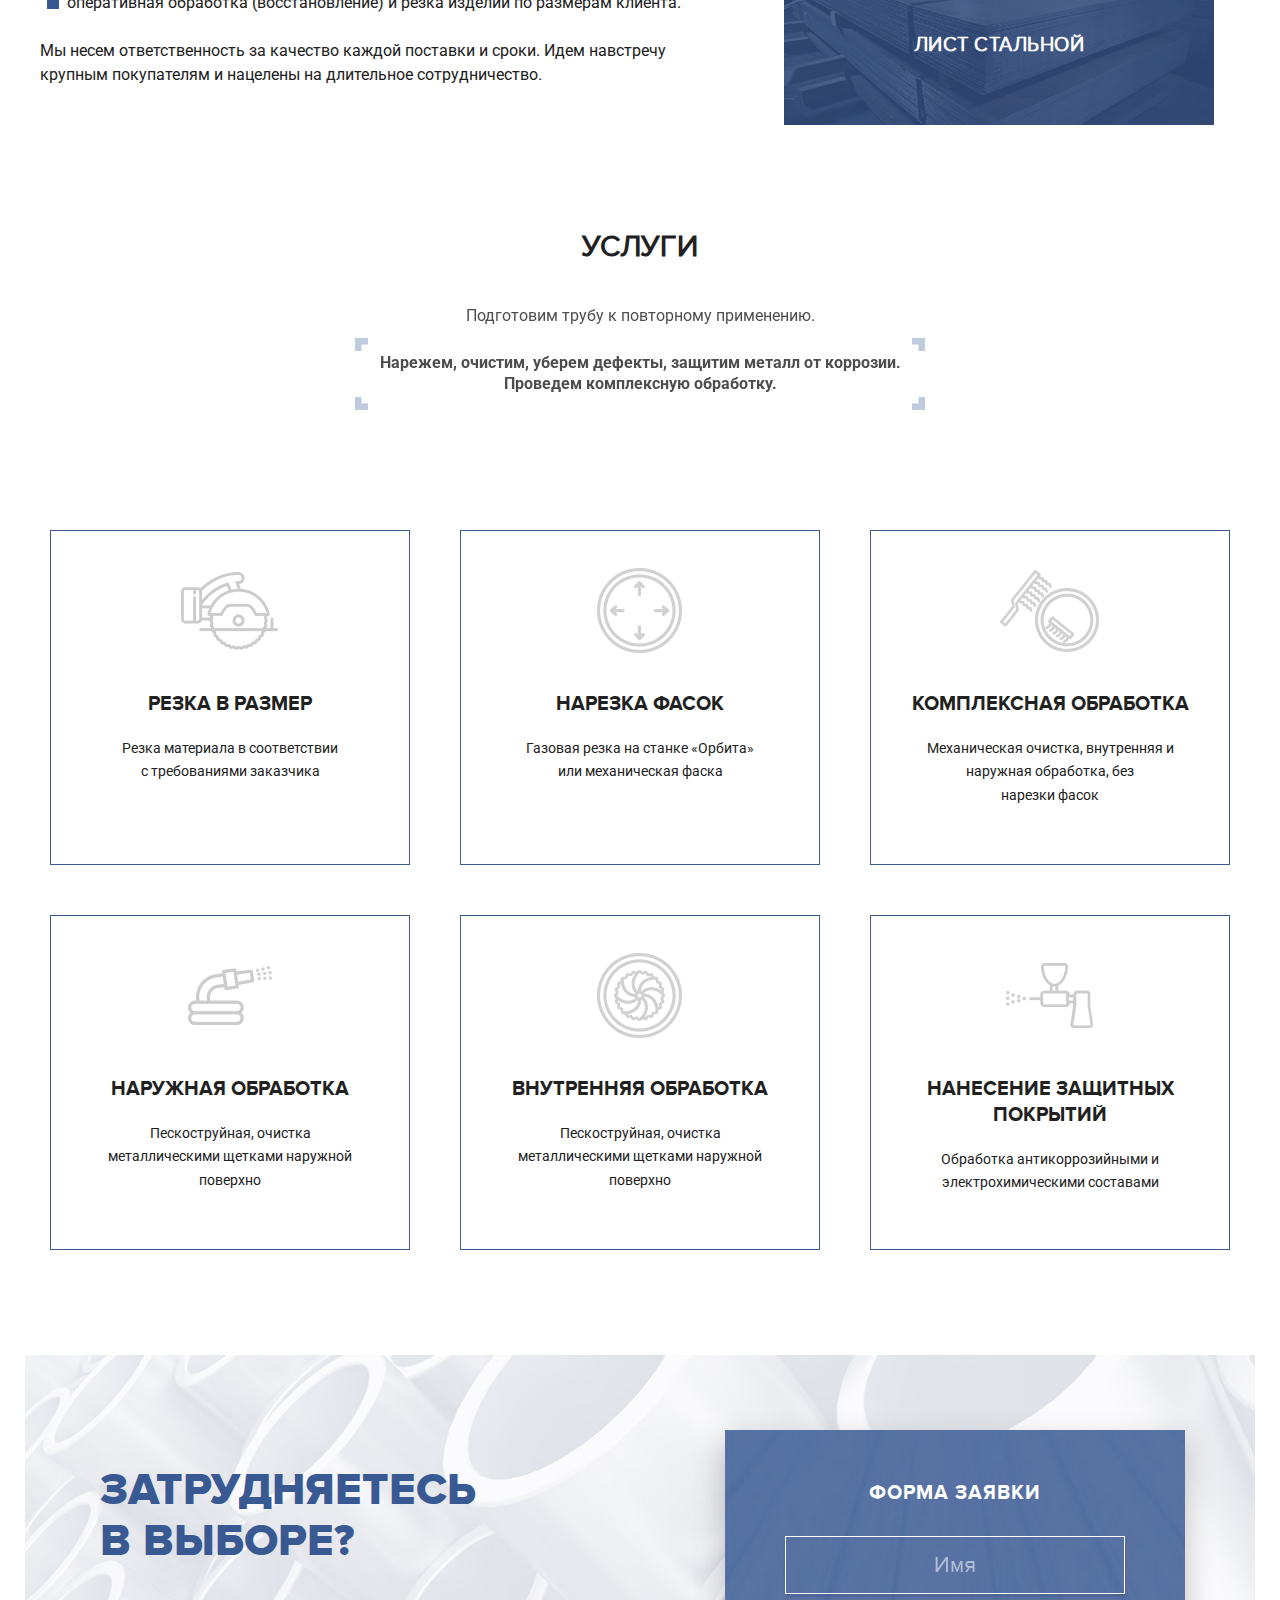
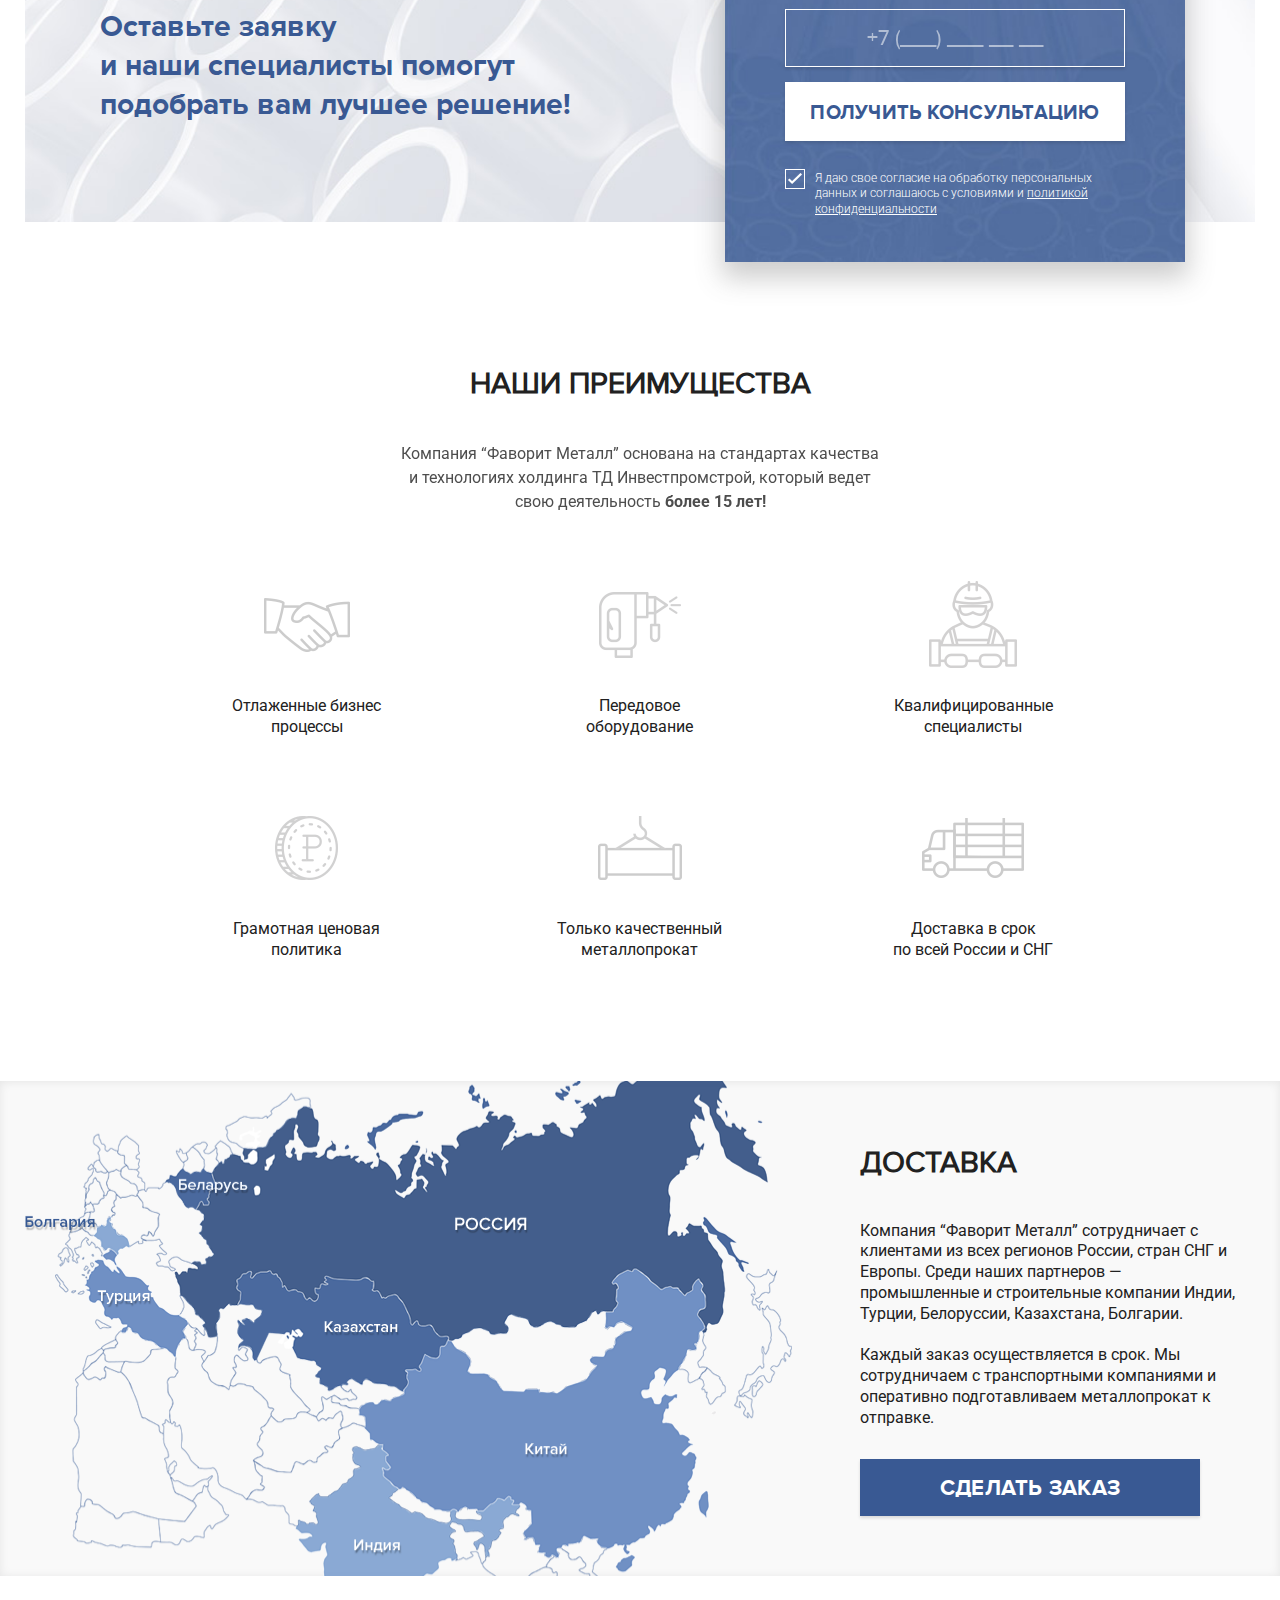
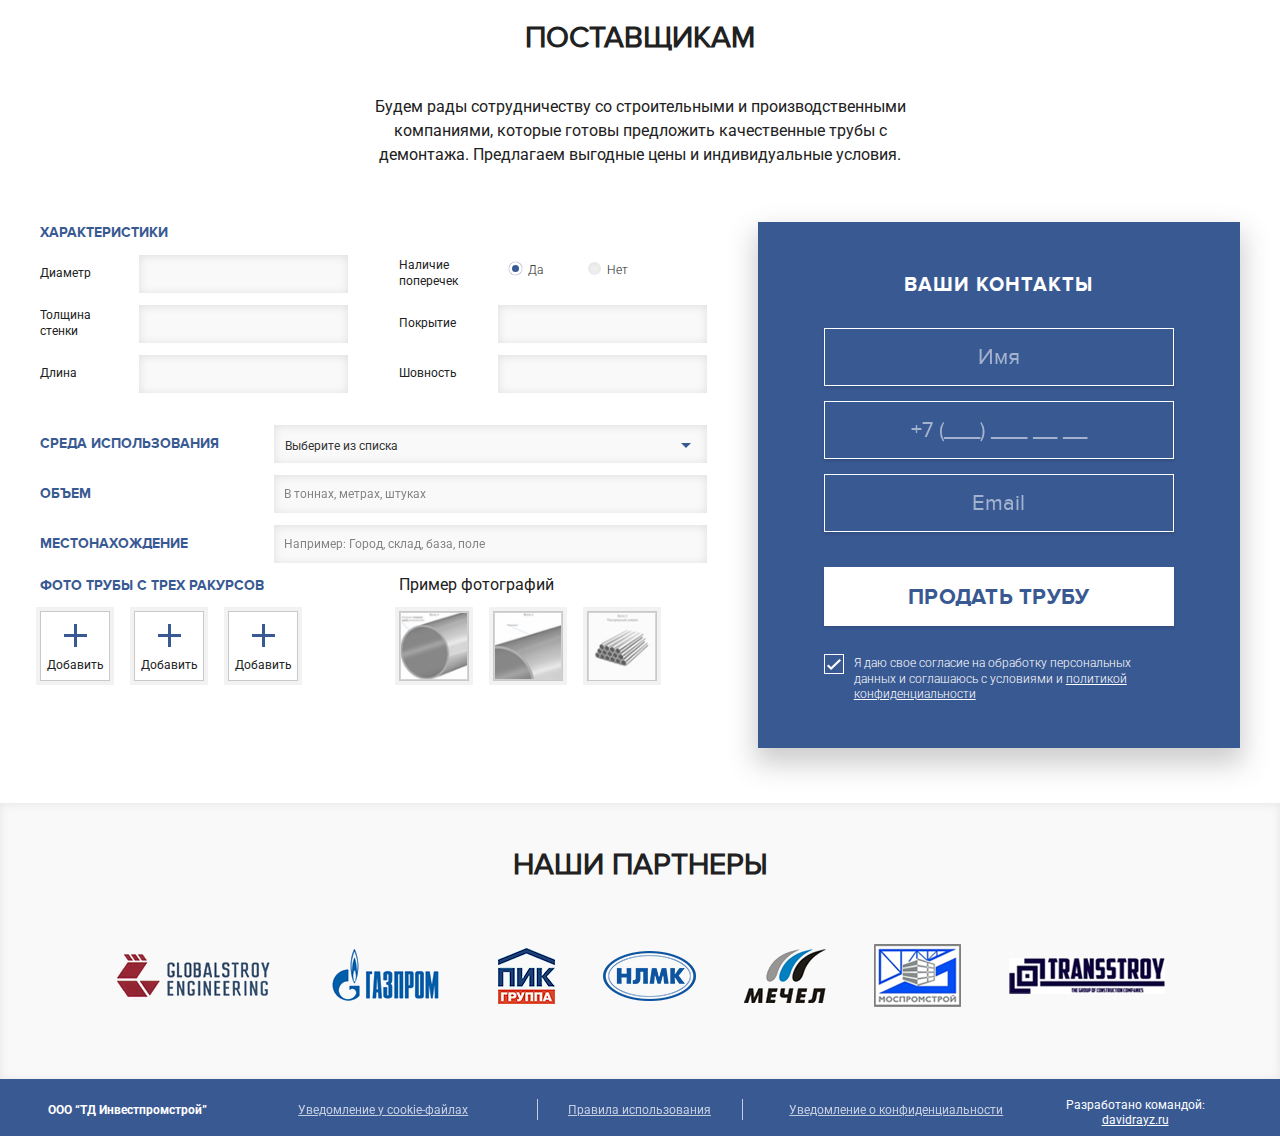
==== commit 4ed4c1c1: "правки-1" ====
--- a/app/index.html
+++ b/app/index.html
@@ -77,8 +77,8 @@
               </button>
               <div class="navbar-brand clearfix" >              
                 <div class="index-header">                
-                  <a class="index-phone" href="tel:+74995793124">+7 (499) 579 31 24</a>
-                  <a href="#modal-1" class="index-button button transparent text16 js-modal-open" data-title-modal="Заказать обратный звонок">Заказать звонок</a>
+                  <a class="index-phone" href="tel:+74992817718">8 (499) 281-77-18</a>
+                  <a href="#modal-1" class="index-button button transparent text16 js-modal-call-open" data-title-modal="Заказать звонок">Заказать звонок</a>
                 </div>            
               </div>
             </div>
@@ -86,8 +86,8 @@
             <!-- Основная часть меню (может содержать ссылки, формы и другие элементы) -->
            
             <div class="collapse navbar-collapse navbar-white" id="navbar-main-scroll"> 
-              <a href="" class="mobil index-button button navy text16 js-modal-open" data-title-modal="Заказать обратный звонок"">Заказать звонок</a>  
-              <a class="mobil index-phone" href="tel:+74995793124">+7 (499) 579 31 24</a>
+              <a href="" class="mobil index-button button navy text16 js-modal-call-open" data-title-modal="Заказать звонок">Заказать звонок</a>  
+              <a class="mobil index-phone" href="tel:+74992817718">8 (499) 281-77-18</a>
                 <ul class="nav navbar-nav">       
               <li><a href="#range">Ассортимент</a></li>
               <li><a href="#services">Услуги</a></li>
@@ -128,8 +128,8 @@
 			        </a>
 			        <p class="index-language"><a id="ru" class="active">RU</a> / <a href="#" id="eng">ENG</a></p>
 			        <div class="index-header">			        	
-			        	<a class="index-phone" href="tel:+74957863105">+7 495 786-31-05</a>
-			        	<a href="#modal-1" class="index-button button transparent text16 js-modal-open" data-title-modal="Заказать обратный звонок">Заказать звонок</a>
+			        	<a class="index-phone" href="tel:+74992817718">8 (499) 281-77-18</a>
+			        	<a href="#modal-1" class="index-button button transparent text16 js-modal-call-open" data-title-modal="Заказать звонок">Заказать звонок</a>
 			        </div>			      
 			      </div>
 			    </div>   
@@ -138,8 +138,8 @@
 
 
           <div class="collapse navbar-collapse navbar-blue" id="navbar-main"> 
-            <a href="" class="mobil index-button button navy text16 js-modal-open" data-title-modal="Заказать обратный звонок"">Заказать звонок</a>  
-            <a class="mobil index-phone" href="tel:+74957863105">+7 495 786-31-05</a>
+            <a href="" class="mobil index-button button navy text16 js-modal-call-open" data-title-modal="Заказать звонок">Заказать звонок</a>  
+            <a class="mobil index-phone" href="tel:+74992817718">8 (499) 281-77-18</a>
               <ul class="nav navbar-nav">       
             <li><a href="#range">Ассортимент</a></li>
             <li><a href="#services">Услуги</a></li>
@@ -558,17 +558,17 @@
   									</div>
 
   									<div class="clearfix hidden-xs col-sm-5 col-md-4"> 
-  										<div id="owl-1"	class="owl-carusel range__slider">
+  										<div id="owl-4"	class="owl-carusel range__slider">
   											<p class="img-wr"><img src="img/range/r41.jpg" alt=""></p>
   											<p class="img-wr"><img src="img/range/r42.jpg" alt=""></p>
   											<p class="img-wr"><img src="img/range/r43.jpg" alt=""></p>
   											<p class="img-wr"><img src="img/range/r44.jpg" alt=""></p>							
   										</div>
   										<style type="text/css">
-  											#owl-1 .owl-dot:nth-child(1) { background-image: url(img/range/r41.jpg);}
-  											#owl-1 .owl-dot:nth-child(2) { background-image: url(img/range/r42.jpg);}
-  											#owl-1 .owl-dot:nth-child(3) { background-image: url(img/range/r43.jpg);}
-  											#owl-1 .owl-dot:nth-child(4) { background-image: url(img/range/r44.jpg); margin-right: 0;}		
+  											#owl-4 .owl-dot:nth-child(1) { background-image: url(img/range/r41.jpg);}
+  											#owl-4 .owl-dot:nth-child(2) { background-image: url(img/range/r42.jpg);}
+  											#owl-4 .owl-dot:nth-child(3) { background-image: url(img/range/r43.jpg);}
+  											#owl-4 .owl-dot:nth-child(4) { background-image: url(img/range/r44.jpg); margin-right: 0;}		
   										</style>
   									</div>
 
@@ -611,17 +611,17 @@
   									</div> 
 
   									<div class="clearfix hidden-xs col-sm-5 col-md-4"> 
-  										<div id="owl-2"	class="owl-carusel range__slider">
+  										<div id="owl-5"	class="owl-carusel range__slider">
   											<p class="img-wr"><img src="img/range/r51.jpg" alt=""></p>
   											<p class="img-wr"><img src="img/range/r52.jpg" alt=""></p>
   											<p class="img-wr"><img src="img/range/r53.jpg" alt=""></p>
   											<p class="img-wr"><img src="img/range/r54.jpg" alt=""></p>							
   										</div>
   										<style type="text/css">
-  											#owl-2 .owl-dot:nth-child(1) { background-image: url(img/range/r51.jpg);}
-  											#owl-2 .owl-dot:nth-child(2) { background-image: url(img/range/r52.jpg);}
-  											#owl-2 .owl-dot:nth-child(3) { background-image: url(img/range/r53.jpg);}
-  											#owl-2 .owl-dot:nth-child(4) { background-image: url(img/range/r54.jpg); margin-right: 0;}		
+  											#owl-5 .owl-dot:nth-child(1) { background-image: url(img/range/r51.jpg);}
+  											#owl-5 .owl-dot:nth-child(2) { background-image: url(img/range/r52.jpg);}
+  											#owl-5 .owl-dot:nth-child(3) { background-image: url(img/range/r53.jpg);}
+  											#owl-5 .owl-dot:nth-child(4) { background-image: url(img/range/r54.jpg); margin-right: 0;}		
   										</style>
   									</div>
 
@@ -671,14 +671,13 @@
   													<img src="img/range/r63.jpg" alt="">
   													<img src="img/range/r64.jpg" alt="">							
   												</div>
-  												<p>Был в употреблении. Нарезанный и в рулонах. Дефекты отсутствуют, коррозии нет. Лист соответствует российским и международным ГОСТам, пригодится в судостроении, строительстве, изготовлении вагонов и контейнеров..</p>
+  												<p>Нарезанный и в рулонах. Дефекты отсутствуют, коррозии нет. Лист соответствует российским и международным ГОСТам, пригодится в судостроении, строительстве, изготовлении вагонов и контейнеров..</p>
   												<div class="storage">
   													<p class="tab-subtitle">категории:</p>
   													<p class="navy"><b>Рифленый, просечный, штампованный, перфорированный</b></p>
 
   												</div>
   											</div>
-
   											<div class="col-xs-12 col-sm-12 col-md-5">
   												<div class="list-wrapper row">
   													<div class="col-xs-6 col-sm-6 col-md-12">
@@ -698,28 +697,23 @@
   									</div>
 
   									<div class="clearfix hidden-xs col-sm-5 col-md-4"> 
-  										<div id="owl-1"	class="owl-carusel range__slider">
+  										<div id="owl-6"	class="owl-carusel range__slider">
   											<p class="img-wr"><img src="img/range/r61.jpg" alt=""></p>
   											<p class="img-wr"><img src="img/range/r62.jpg" alt=""></p>
   											<p class="img-wr"><img src="img/range/r63.jpg" alt=""></p>
   											<p class="img-wr"><img src="img/range/r64.jpg" alt=""></p>							
-  										</div>
-  										<style type="text/css">
-  											#owl-1 .owl-dot:nth-child(1) { background-image: url(img/range/r61.jpg);}
-  											#owl-1 .owl-dot:nth-child(2) { background-image: url(img/range/r62.jpg);}
-  											#owl-1 .owl-dot:nth-child(3) { background-image: url(img/range/r63.jpg);}
-  											#owl-1 .owl-dot:nth-child(4) { background-image: url(img/range/r64.jpg); margin-right: 0;}		
+  										</div>  										
+										</div>
+										<style type="text/css">
+  											#owl-6 .owl-dot:nth-child(1) { background-image: url(img/range/r61.jpg);}
+  											#owl-6 .owl-dot:nth-child(2) { background-image: url(img/range/r62.jpg);}
+  											#owl-6 .owl-dot:nth-child(3) { background-image: url(img/range/r63.jpg);}
+  											#owl-6 .owl-dot:nth-child(4) { background-image: url(img/range/r64.jpg); margin-right: 0;}		
   										</style>
-  									</div>
-
   								</div>
-  							</div>							
-
-  							
+  							</div> 							
   						</div>
-					</div>
-
-					
+					</div>			
 					
 				</div>
         <button type="button" class="button navy noborder text22 range__button js-modal-open" data-title-modal="Заказать лист стальной">Сделать заказ</button>
@@ -798,7 +792,7 @@
           </ul><br> 
           <p>Обсуждая сроки и стоимость работы, мы учтем все параметры. В частности, назначение определяет точность и качество резки: если вы планируете изготавливать водопровод из восстановленных труб, необходимо использовать высокоточный инструмент и обрабатывать торцы дополнительно. В противном случае место стыка протечет. Если трубы нужны для укрепления фундамента или ограждения, достаточно обычной резки.</p><br>
           <p>От толщины металла и диаметра трубы (ширины и высоты балки) зависит срок и стоимость резки. Большие трубы придется резать вручную. Ну а если изделие изготовлено из легированной стали, придется отказаться от термического способа.</p>
-          <p>Среди основных методов резки, которые применяют в «Фаворит Металл», самыми популярными являются:></p>
+          <p>Среди основных методов резки, которые применяют в «Фаворит Металл», самыми популярными являются:</p>
 
           <ul>
             <li>Резка механическим способом — ножовкой или ножницами, с помощью ручного инструмента или станка. После раскройки металл обрабатывают напильником и шлифмашиной.</li>
@@ -819,7 +813,7 @@
     <div id="service2" class="services__block-item">
       <div class="container-fluid">
         <div class="header clearfix">
-          <h3>Резка в размер</h3>
+          <h3>Нарезка фасок</h3>
           <button type="button" class="link js-close-service-info2">назад</button>
         </div>
         <div class="description">
@@ -844,31 +838,29 @@
     <div id="service3" class="services__block-item">
       <div class="container-fluid">
         <div class="header clearfix">
-          <h3>Резка в размер</h3>
+          <h3>Комплексная обработка</h3>
           <button type="button" class="link js-close-service-info3">назад</button>
         </div>
         <div class="description">
           <img src="img/services/s3.jpg" alt="">
-          <p>Трубы бывшие в употреблении, нарезаны под старые трубопроводы и металлоконструкции. Их длина и сечение не всегда подходят для строительных объектов. В «Фаворит Металл» смогут обрезать восстановленные металлические изделия по вашим параметрам, создав ровные и аккуратные срезы без деформации. Впоследствии их будет просто сварить или соединить с помощью болтов.</p><br>
-          <h4>Методы резки</h4>
-          <p>При выборе способа обработки мы ориентируемся на:</p>
+          <p>Комплексная обработка металлических изделий б/у включает в себя очистку от загрязнений, остатков старых покрытий, устранение дефектов (заусенцев), нарезку. В последующем продукцию можно будет использовать в строительстве и при изготовлении металлоконструкций.</p><br>
+          <h4>Этапы обработки</h4>          
           <ul>
-            <li>площадь сечения и толщина металла;</li>
-            <li>назначение изделий;</li>
-            <li>тип сечения;</li>
-            <li>материал.</li>
-          </ul><br> 
-          <p>Обсуждая сроки и стоимость работы, мы учтем все параметры. В частности, назначение определяет точность и качество резки: если вы планируете изготавливать водопровод из восстановленных труб, необходимо использовать высокоточный инструмент и обрабатывать торцы дополнительно. В противном случае место стыка протечет. Если трубы нужны для укрепления фундамента или ограждения, достаточно обычной резки.</p><br>
-          <p>От толщины металла и диаметра трубы (ширины и высоты балки) зависит срок и стоимость резки. Большие трубы придется резать вручную. Ну а если изделие изготовлено из легированной стали, придется отказаться от термического способа.</p>
-          <p>Среди основных методов резки, которые применяют в «Фаворит Металл», самыми популярными являются:></p>
-
+            <li>Обработка торцов. Трубы нарезаются, если это необходимо, и шлифуются. Мы удаляем дефекты и готовим изделия к зиговке, сварке, пайке и фиксации с припуском.</li>
+            <li>Внутренняя и внешняя очистка. Используется пескоструйное оборудование: с его помощью убирают следы коррозии, остатки битума, а также другие загрязнения.
+							</li>
+            <li>Нарезка фасок и резка в размер. Под заказ мы можем разрезать трубы по вашим размерам и подготовить фаски для дальнейшей сварки.</li>
+            
+					</ul><br> 
+					<h4>Преимущества комплексной обработки</h4>
+          <p>Стальные изделия, которые долгое время провели под землей или под открытым небом, непригодны к использованию без подготовки. Наше предложение — для тех, кто хочет купить готовые изделия, которые не придется дорабатывать:
+						</p>
           <ul>
-            <li>Резка механическим способом — ножовкой или ножницами, с помощью ручного инструмента или станка. После раскройки металл обрабатывают напильником и шлифмашиной.</li>
-            <li>Кислородная резка — методом газосварки. Идеальна для низкоуглеродистой стали. Считается самым дешевым и быстрым способом раскройки металлических изделий. Впрочем, и самым грубым: срезы деформируются под воздействием высокой температуры.</li>
-            <li>Лазерная резка — дорогой, высокотехнологичный, эффективный способ обработки металла. Лазерный луч воздействует точечно, и срезы не деформируются. Трубы и балки остаются с ровными краями и подходят для трубопроводов и других сварных конструкций.</li>
+            <li><b>Это дешевле.</b> Стоимость комплексной обработки ниже суммарных расходов на резку и очистку.</li>
+            <li><b>Это быстрее.</b> Вы получите материал, готовый к использованию.</li>
+            <li><b>Это удобнее.</b> Искать другого подрядчика, перевозить трубы с места на место не нужно..</li>
           </ul><br>
-          <p>В нашем распоряжении — все необходимое оборудование и производственные площадки, где производят резку.</p>
-          <p><b>Мы готовы выполнить любой объем работ в минимальный срок.</b></p> 
+          <p>Готовые металлические изделия можно сразу задействовать в строительстве. </p>          
         </div>
         <div class="header clearfix">       
           <button type="button" class="link js-close-service-info3">назад</button>
@@ -881,31 +873,24 @@
     <div id="service4" class="services__block-item">
       <div class="container-fluid">
         <div class="header clearfix">
-          <h3>Резка в размер</h3>
+          <h3>Наружная обработка</h3>
           <button type="button" class="link js-close-service-info4">назад</button>
         </div>
         <div class="description">
           <img src="img/services/s4.jpg" alt="">
-          <p>Трубы бывшие в употреблении, нарезаны под старые трубопроводы и металлоконструкции. Их длина и сечение не всегда подходят для строительных объектов. В «Фаворит Металл» смогут обрезать восстановленные металлические изделия по вашим параметрам, создав ровные и аккуратные срезы без деформации. Впоследствии их будет просто сварить или соединить с помощью болтов.</p><br>
-          <h4>Методы резки</h4>
-          <p>При выборе способа обработки мы ориентируемся на:</p>
+          <p>Бывшие в употреблении трубы — нельзя использовать без очистки. Так, если на поверхности есть следы коррозии, металл быстро разрушится, и применять его для изготовления трубопроводов и несущих элементов конструкции рискованно. Поверхность с остатками цемента, старой краски, грязи не поддается нормальной обработке, быстрее ржавеет.</p>
+					<p>Наружная обработка труб необходима для увеличения срока эксплуатации изделий, качественной сварки и нанесения защитных покрытий. Такие трубы можно использовать в водо- и газопроводах, а также для канализационных систем.</p>
+					<p>В «Фаворит Металл» применяют современные способы обработки труб. Выбор в пользу той или иной технологии зависит от толщины и диаметра изделия, характера загрязнений и дефектов.</p><br>
+					<h4>Методы наружной обработки</h4>          
           <ul>
-            <li>площадь сечения и толщина металла;</li>
-            <li>назначение изделий;</li>
-            <li>тип сечения;</li>
-            <li>материал.</li>
-          </ul><br> 
-          <p>Обсуждая сроки и стоимость работы, мы учтем все параметры. В частности, назначение определяет точность и качество резки: если вы планируете изготавливать водопровод из восстановленных труб, необходимо использовать высокоточный инструмент и обрабатывать торцы дополнительно. В противном случае место стыка протечет. Если трубы нужны для укрепления фундамента или ограждения, достаточно обычной резки.</p><br>
-          <p>От толщины металла и диаметра трубы (ширины и высоты балки) зависит срок и стоимость резки. Большие трубы придется резать вручную. Ну а если изделие изготовлено из легированной стали, придется отказаться от термического способа.</p>
-          <p>Среди основных методов резки, которые применяют в «Фаворит Металл», самыми популярными являются:></p>
-
-          <ul>
-            <li>Резка механическим способом — ножовкой или ножницами, с помощью ручного инструмента или станка. После раскройки металл обрабатывают напильником и шлифмашиной.</li>
-            <li>Кислородная резка — методом газосварки. Идеальна для низкоуглеродистой стали. Считается самым дешевым и быстрым способом раскройки металлических изделий. Впрочем, и самым грубым: срезы деформируются под воздействием высокой температуры.</li>
-            <li>Лазерная резка — дорогой, высокотехнологичный, эффективный способ обработки металла. Лазерный луч воздействует точечно, и срезы не деформируются. Трубы и балки остаются с ровными краями и подходят для трубопроводов и других сварных конструкций.</li>
-          </ul><br>
-          <p>В нашем распоряжении — все необходимое оборудование и производственные площадки, где производят резку.</p>
-          <p><b>Мы готовы выполнить любой объем работ в минимальный срок.</b></p> 
+            <li>Пескоструйная обработка. Позволяет очистить поверхность металла от остатков ржавчины, битума, и обычной грязи. Используют абразивный материал, который подают на изделие под высоким давлением со струей сжатого воздуха.</li>
+            <li>Гидроабразивная обработка. Аналогична пескоструйной по типу действия. Однако абразив подается со струей воды. Вода увеличивает вес каждой частицы, и поверхность быстрее очищается.</li>
+            <li> Механическая очистка. Для нее используют металлические щетки, которыми проходят по всей поверхности трубы. Они могут быть установлены в автоматизированном оборудовании. Возможна и ручная очистка, если речь идет о небольших загрязнениях.</li>
+					</ul><br> 
+					<h4>Результаты наружной обработки</h4>
+          <p>После механической очистки трубы выглядят как новые: с помощью абразивов мы убираем окалину, краску, следы коррозии и любые загрязнения на внешней поверхности. Она готова к нанесению защитных покрытий: металл достаточно обезжирить, при необходимости загрунтовать и покрасить.</p><br>
+          <p>Если изделие изготовлено из сплава, подверженного коррозии, наружная обработка будет эффективна только в комплексе с покраской, в противном случае металл начнет снова ржаветь. Кроме того, трубы необходимо обработать и внутри.</p>
+          
         </div>
         <div class="header clearfix">       
           <button type="button" class="link js-close-service-info4">назад</button>
@@ -918,31 +903,20 @@
     <div id="service5" class="services__block-item">
       <div class="container-fluid">
         <div class="header clearfix">
-          <h3>Резка в размер</h3>
+          <h3>Внутренняя обработка</h3>
           <button type="button" class="link js-close-service-info5">назад</button>
         </div>
         <div class="description">
           <img src="img/services/s5.jpg" alt="">
-          <p>Трубы бывшие в употреблении, нарезаны под старые трубопроводы и металлоконструкции. Их длина и сечение не всегда подходят для строительных объектов. В «Фаворит Металл» смогут обрезать восстановленные металлические изделия по вашим параметрам, создав ровные и аккуратные срезы без деформации. Впоследствии их будет просто сварить или соединить с помощью болтов.</p><br>
-          <h4>Методы резки</h4>
-          <p>При выборе способа обработки мы ориентируемся на:</p>
+          <p>Используя металлические щетки, пескоструйное и гидроабразивное оборудование, мы можем очистить внутреннюю поверхность трубы от краски, ржавчины, остатков рабочей среды (например, известковых отложений). Такая обработка позволит восстановить прежний диаметр и увеличить срок службы труб. Она необходима, если вы используете восстановленные изделия в трубопроводе, либо они изготовлены из сплава без антикоррозийных свойств.</p>
+					<p>Подбирая технологию обработки, «Фаворит Металл» ориентируется на размеры (диаметр, длину, толщину стенок), тип сплава, особенности загрязнений, их масштаб, срок и место проведения работ.</p><br>
+          <h4>Способы внутренней обработки</h4>
           <ul>
-            <li>площадь сечения и толщина металла;</li>
-            <li>назначение изделий;</li>
-            <li>тип сечения;</li>
-            <li>материал.</li>
+            <li><b>Механическая очистка.</b> Для нее используют металлические щетки, которыми внутреннюю поверхность труб чистят вручную или с помощью электроинструмента. Этим способом не всегда можно воспользоваться: слишком узкие и длинные трубы, изделия с тонкими стенками придется обрабатывать пескоструйным или гидроабразивным оборудованием.</li>
+            <li><b>Гидроабразивная очистка.</b> В этом случае за удаление загрязнений отвечают частицы абразива, которые подаются на поверхности со струей воды под высоким напором. Технология позволяет очистить длинные трубы с небольшим диаметром. Используют ее в заводских условиях.</li>
+            <li><b>Пескоструйная очистка.</b> Абразив здесь подается со струей сжатого воздуха, с высокой скоростью. Мелкие частицы удаляют грязь, коррозию, краску, делают поверхность шероховатой — для последующей покраски. Оборудование можно использовать как в полевых, так и в заводских условиях.</li>
           </ul><br> 
-          <p>Обсуждая сроки и стоимость работы, мы учтем все параметры. В частности, назначение определяет точность и качество резки: если вы планируете изготавливать водопровод из восстановленных труб, необходимо использовать высокоточный инструмент и обрабатывать торцы дополнительно. В противном случае место стыка протечет. Если трубы нужны для укрепления фундамента или ограждения, достаточно обычной резки.</p><br>
-          <p>От толщины металла и диаметра трубы (ширины и высоты балки) зависит срок и стоимость резки. Большие трубы придется резать вручную. Ну а если изделие изготовлено из легированной стали, придется отказаться от термического способа.</p>
-          <p>Среди основных методов резки, которые применяют в «Фаворит Металл», самыми популярными являются:></p>
-
-          <ul>
-            <li>Резка механическим способом — ножовкой или ножницами, с помощью ручного инструмента или станка. После раскройки металл обрабатывают напильником и шлифмашиной.</li>
-            <li>Кислородная резка — методом газосварки. Идеальна для низкоуглеродистой стали. Считается самым дешевым и быстрым способом раскройки металлических изделий. Впрочем, и самым грубым: срезы деформируются под воздействием высокой температуры.</li>
-            <li>Лазерная резка — дорогой, высокотехнологичный, эффективный способ обработки металла. Лазерный луч воздействует точечно, и срезы не деформируются. Трубы и балки остаются с ровными краями и подходят для трубопроводов и других сварных конструкций.</li>
-          </ul><br>
-          <p>В нашем распоряжении — все необходимое оборудование и производственные площадки, где производят резку.</p>
-          <p><b>Мы готовы выполнить любой объем работ в минимальный срок.</b></p> 
+          <p>Вне зависимости от выбранной технологии очистки мы гарантируем высокое качество поверхности. Ее можно в дальнейшем использовать без дополнительной обработки или покрасить.</p><br>          
         </div>
         <div class="header clearfix">       
           <button type="button" class="link js-close-service-info5">назад</button>
@@ -955,31 +929,21 @@
     <div id="service6" class="services__block-item">
       <div class="container-fluid">
         <div class="header clearfix">
-          <h3>Резка в размер</h3>
+          <h3>Нанесение защитных покрытий</h3>
           <button type="button" class="link js-close-service-info6">назад</button>
         </div>
         <div class="description">
           <img src="img/services/s6.jpg" alt="">
-          <p>Трубы бывшие в употреблении, нарезаны под старые трубопроводы и металлоконструкции. Их длина и сечение не всегда подходят для строительных объектов. В «Фаворит Металл» смогут обрезать восстановленные металлические изделия по вашим параметрам, создав ровные и аккуратные срезы без деформации. Впоследствии их будет просто сварить или соединить с помощью болтов.</p><br>
-          <h4>Методы резки</h4>
-          <p>При выборе способа обработки мы ориентируемся на:</p>
+					<p>Вне зависимости от того, где вы планируете использовать трубы, если они изготовлены из сплава, подверженного коррозии и температурному воздействию, их необходимо обработать дополнительно. Антикоррозионные и электрохимические защитные покрытия увеличат срок эксплуатации металлоконструкции, снизят риск аварийных ситуаций, утечек. Наиболее важно это для нефтяных и газовых труб, водопроводов, элементов канализационных систем.</p>
+					<p>В компании «Фаворит Металл» используют порошковые полимеры, которые предотвращают коррозию и защищают металл от температурных перепадов. Мы сможем нанести покрытие как на балки и листы, так и на внутреннюю и внешнюю поверхность труб. Вариантов полимерных покрытий немало, и мы подбираем оптимальный вариант, ориентируясь на тип сплава, назначение изделия, будущие условия эксплуатации. Так, на изделия для газо- и нефтепроводов полимерный состав наносят в три слоя. Подобная защита позволяет использовать трубы при температуре до +100 градусов.</p> <br>
+          <h4>Этапы нанесения защитного покрытия</h4>
           <ul>
-            <li>площадь сечения и толщина металла;</li>
-            <li>назначение изделий;</li>
-            <li>тип сечения;</li>
-            <li>материал.</li>
-          </ul><br> 
-          <p>Обсуждая сроки и стоимость работы, мы учтем все параметры. В частности, назначение определяет точность и качество резки: если вы планируете изготавливать водопровод из восстановленных труб, необходимо использовать высокоточный инструмент и обрабатывать торцы дополнительно. В противном случае место стыка протечет. Если трубы нужны для укрепления фундамента или ограждения, достаточно обычной резки.</p><br>
-          <p>От толщины металла и диаметра трубы (ширины и высоты балки) зависит срок и стоимость резки. Большие трубы придется резать вручную. Ну а если изделие изготовлено из легированной стали, придется отказаться от термического способа.</p>
-          <p>Среди основных методов резки, которые применяют в «Фаворит Металл», самыми популярными являются:></p>
-
-          <ul>
-            <li>Резка механическим способом — ножовкой или ножницами, с помощью ручного инструмента или станка. После раскройки металл обрабатывают напильником и шлифмашиной.</li>
-            <li>Кислородная резка — методом газосварки. Идеальна для низкоуглеродистой стали. Считается самым дешевым и быстрым способом раскройки металлических изделий. Впрочем, и самым грубым: срезы деформируются под воздействием высокой температуры.</li>
-            <li>Лазерная резка — дорогой, высокотехнологичный, эффективный способ обработки металла. Лазерный луч воздействует точечно, и срезы не деформируются. Трубы и балки остаются с ровными краями и подходят для трубопроводов и других сварных конструкций.</li>
-          </ul><br>
-          <p>В нашем распоряжении — все необходимое оборудование и производственные площадки, где производят резку.</p>
-          <p><b>Мы готовы выполнить любой объем работ в минимальный срок.</b></p> 
+            <li><b>Подготовка изделия.</b> Восстановленные трубы необходимо очистить от загрязнений (с помощью пескоструйного или гидроабразивного оборудования), просушить, обезжирить, при необходимости загрунтовать.</li>
+            <li><b>Нанесение полимерной краски.</b> Обработка производится в специальных камерах, где состав «запекается», образуя прочный слой, который невозможно повредить.</li>
+            <li><b>Просушка (если это требуется).</b> Защитное покрытие просушивается и остывает, и изделия можно отправлять на склад или загружать автомобиль.</li>
+					</ul><br> 
+					<h4>Результаты обработки</h4>
+          <p>После нанесения защитного покрытия продукция готова к применению. При грамотной предварительной обработке и правильном выборе состава восстановленные изделия прослужат не меньше новых. Их можно использовать в трубопроводах (в том числе, на ответственных участках) и других металлоконструкциях.</p>
         </div>
         <div class="header clearfix">       
           <button type="button" class="link js-close-service-info6">назад</button>
@@ -1007,7 +971,7 @@
             <button type="submit" class="button white text20">получить консультацию</button>
             <div class="ch_wrapper">
               <input id="ok" type="checkbox" checked="true" name="checkbox" value="ok">
-              <label for="ok">Я даю свое согласие на обработку персональных данных и соглашаюсь с условиями и политикой конфиденциальности</label>
+              <label for="ok">Я даю свое согласие на обработку персональных данных и соглашаюсь с условиями и <a href="privacy-notice.html"  target="_blank">политикой конфиденциальности</a></label>
             </div>
           </form>
         </div>
@@ -1077,15 +1041,15 @@
             <div class="col-xs-12 col-sm-12 col-md-6">
               <div class="input-outer">
                 <label for="param1">Диаметр</label>
-                <input type="text" id="param1" name="param1" class="input-param" required>
+                <input type="text" id="param1" name="param1" class="input-param" >
               </div>
               <div class="input-outer">
                 <label for="param2">Толщина стенки</label>
-                <input type="text" id="param2" name="param2" class="input-param" required>
+                <input type="text" id="param2" name="param2" class="input-param" >
               </div>
                <div class="input-outer">
                 <label for="param3">Длина</label>
-                <input type="text" id="param3" name="param3" class="input-param" required>
+                <input type="text" id="param3" name="param3" class="input-param" >
               </div>
             </div>
             <div class="col-xs-12 col-sm-12 col-md-6">
@@ -1101,12 +1065,12 @@
                 </div>
               </div>
               <div class="input-outer">
-                <label for="param5">Наружность</label>
-                <input type="text" id="param5" name="param5" class="input-param" required>
+                <label for="param5">Покрытие</label>
+                <input type="text" id="param5" name="param5" class="input-param" >
               </div>
                <div class="input-outer">
                 <label for="param6">Шовность</label>
-                <input type="text" id="param6" name="param6" class="input-param" required>
+                <input type="text" id="param6" name="param6" class="input-param" >
               </div>
             </div>
 
@@ -1116,13 +1080,11 @@
                 
                 <div class="input-param" id="param5"> 
                 <!-- Build your select: -->
-                  <select id="user-select" name="param5">
+                  <select id="user-select" name="param5" required>
                       <option value="cheese">Выберите из списка</option>
-                      <option value="tomatoes">Tomatoes</option>
-                      <option value="mozarella">Mozzarella</option>
-                      <option value="mushrooms">Mushrooms</option>
-                      <option value="pepperoni">Pepperoni</option>
-                      <option value="onions">Onions</option>
+                      <option value="tomatoes">Нефтяная промышленность</option>
+                      <option value="mozarella">Газопровод</option>
+                      <option value="mushrooms">Водосточные основы</option>                      
                   </select>
                 </div>
                 <!-- Initialize the plugin: -->
@@ -1132,11 +1094,11 @@
               </div>
                <div class="input-outer">
                 <label for="param5" class="navy">Объем</label>
-                <input type="text" id="param5" name="param5" class="input-param" required placeholder="В тоннах, метрах, штуках">
+                <input type="text" id="param5" name="param5" class="input-param" required placeholder="В тоннах, метрах, штуках" required>
               </div>
                <div class="input-outer">
                 <label for="param5" class="navy">Местонахождение</label>
-                <input type="text" id="param5" name="param5" class="input-param" required placeholder="Например: Город, склад, база, поле">
+                <input type="text" id="param5" name="param5" class="input-param" required placeholder="Например: Город, склад, база, поле" required>
               </div>
             </div>
             <div class="col-xs-12 col-sm-12 col-md-12">
@@ -1178,11 +1140,11 @@
             <p class="form__title">Ваши контакты</p>
             <input type="text" name="user-name" class="input" placeholder="Имя" required>
             <input type="text" name="user-phone" class="input" placeholder="+7 (___) ___ __ __" required>
-            <input type="email" name="user-mail" class="input" required placeholder="Email">
+            <input type="email" name="user-mail" class="input" required placeholder="Email" required>
             <button type="submit" class="button white text22">продать трубу</button>
             <div class="ch_wrapper">
               <input id="ok" type="checkbox" checked="true" name="checkbox" value="ok">
-              <label for="ok">Я даю свое согласие на обработку персональных данных и соглашаюсь с условиями и политикой конфиденциальности</label>
+              <label for="ok">Я даю свое согласие на обработку персональных данных и соглашаюсь с условиями и <a href="privacy-notice.html"  target="_blank">политикой конфиденциальности</a></label>
             </div>
           </div>
         </div>
@@ -1217,15 +1179,13 @@
             <p class="form__title center">свяжитесь с нами</p>
             <p><b>Главный офис:</b></p>
             <p>Москва, Колодезный переулок,<br>дом 3, строение 17</p>
-            <p><b style="width: 80px">Телефон:</b> <b class="big"><a href="tel:+74995793124">+7 (499) 579 31 24</a></b></p>
-            <p><b style="width: 80px">E-mail:</b><b class="big">Info@info.ru</b></p>
+            <p><b style="width: 80px">Телефон:</b> <b class="big"><a href="tel:+74992817718">8 (499) 281-77-18</a></b></p>
+            <p><b style="width: 80px">E-mail:</b><b class="big">info@investpromstroy.ru</b></p>
             <p>&nbsp;</p><p><b>Производство:</b></p>
             <p>Рязань, улица Промышленная, 21</p>
             <p><b>Производственный склад:</b></p>
             <p>Челябинск, улица Физкультурная, 34</p>
-          </div>
-        
-    
+          </div>  
     </div>
   </section>
           
@@ -1236,55 +1196,74 @@
 	</div> <!-- end wrapper-y -->
 
 	<footer id="footer" class="main-footer">
-		<div class="container-fluid">	
-      <div class="row">
-        <div class="col-xs-4 col-sm-2 col-md-1">
-          <a href="#" class="footer-link index-link"><b>ООО “Фаворт металл”</b></a>
-        </div>
-        <div class="hidden-xs hidden-sm col-md-2"></div>
-        <div class="col-xs-8 col-sm-3 col-md-3 border-link">
-          <a href="#"  class="footer-link">Уведомление у cookie-файлах</a>
-        </div>
-        <div class="col-xs-4 hidden-sm hidden-md hidden-lg"></div>
-        <div class="col-xs-8 col-sm-3 col-md-3 border-link">
-          <a href="#"  class="footer-link">Правила использования</a>
-        </div>
-        <div class="col-xs-4 hidden-sm hidden-md hidden-lg"></div>
-        <div class="col-xs-8 col-sm-4 col-md-3">
-          <a href="#" class="footer-link">Уведомление о конфиденциальности</a>
-        </div>
-      </div>		
+			<div class="container-fluid">	
+				<div class="row">
+					<div class="col-xs-12 col-sm-12 col-md-2">
+						<a href="index.html" class="footer-link index-link"><b>ООО “ТД Инвестпромстрой”</b></a>
+					</div>            
+					<div class="col-xs-12 col-sm-4 col-md-3 border-link">
+						<a href="cookie-notice.html"  target="_blank" class="footer-link">Уведомление у cookie-файлах</a>
+					</div>           
+					<div class="col-xs-12 col-sm-4 col-md-2 border-link">
+						<a href="rules-notice.html"  target="_blank"  class="footer-link">Правила использования</a>
+					</div>            
+					<div class="col-xs-12 col-sm-4 col-md-3">
+						<a href="privacy-notice.html"  target="_blank" class="footer-link">Уведомление о конфиденциальности</a>
+					</div>
+					<div class="col-xs-12 col-sm-12 col-md-2">
+						<a href="http://davidrayz.ru/" target="_blank" class="footer-link dev">Разработано командой: <span>davidrayz.ru</span></a>
+					</div>
+				</div>		
+			</div>
+			<a href="#main" class="btn-up"><b>↑</b><br>Вверх</a>
 		</div>
-    <a href="#main" class="btn-up"><b>↑</b><br>Вверх</a>
-	</footer>
+	</footer> 
 
 	<!-- Modals -->
-	
-  <div class="modal_wrapper">  </div>
-  <div class="modal js-modal" style="position: fixed;">   
-          
+	<div class="modal_wrapper">  </div>
+
+	<div class="modal js-modal-call" style="position: fixed;"> 
+		<form action="" method="post" class="form modal__form form-bg">
+			<button class="modal_close" type="button">Закрыть</button>
+			<p class="modal__title">Заказать звонок</p> 
+
+			<div class="">        
+				<p class="form__subtitle"></p>
+				<input type="text" name="user-name" class="input" placeholder="Имя" required>
+				<input type="text" name="user-phone" class="input" placeholder="+7 (___) ___ __ __" required>				
+				<button type="submit" class="button white text22">отправить</button>
+				<div class="ch_wrapper">
+					<input id="ok10" type="checkbox" checked="true" name="checkbox" value="ok">
+					<label for="ok10">Я даю свое согласие на обработку персональных данных и&nbsp;соглашаюсь с&nbsp;условиями и&nbsp;<a href="privacy-notice.html"  target="_blank">политикой конфиденциальности</a></label>
+				</div>				
+			</div>
+		</form>
+	</div>
+
+  
+  <div class="modal js-modal" style="position: fixed;"> 
     <form action="" method="post" class="form modal__form">
       <button class="modal_close" type="button">Закрыть</button>
-      <p class="modal__title">ПОЛУЧИТЬ КОНСУЛЬТАЦИЮ</p> 
-
+      <p class="modal__title">ПОЛУЧИТЬ КОНСУЛЬТАЦИЮ</p>
       <div class="">        
         <p class="form__subtitle"></p>
-            <input type="text" name="user-name" class="input" placeholder="Имя" required>
-            <input type="text" name="user-phone" class="input" placeholder="+7 (___) ___ __ __" required>
-            <input type="email" name="user-mail" class="input" required placeholder="Email">
-            <textarea name="user-text" class="input" id="" cols="30" rows="5" placeholder="Пожелания, объем, сроки и т.д."></textarea>
-            <button type="submit" class="button white text22">отправить</button>
-            <div class="ch_wrapper">
+        <input type="text" name="user-name" class="input" placeholder="Имя" required>
+        <input type="text" name="user-phone" class="input" placeholder="+7 (___) ___ __ __" required>
+        <input type="email" name="user-mail" class="input" required placeholder="Email">
+        <textarea name="user-text" class="input" id="" cols="30" rows="5" placeholder="Пожелания, объем, сроки и т.д."></textarea>
+        <button type="submit" class="button white text22">отправить</button>
+        <div class="ch_wrapper">
               <input id="ok10" type="checkbox" checked="true" name="checkbox" value="ok">
-              <label for="ok10">Я даю свое согласие на обработку персональных данных и соглашаюсь с условиями и политикой конфиденциальности</label>
-            </div>
-            <div class="ch_wrapper">
-              <input id="ok11" type="checkbox" checked="true" name="checkbox" value="ok">
-              <label for="ok11">Я согласен получать email-письма о скидках на товары и услуги компании</label>              
-            </div>
-      </div>
+              <label for="ok10">Я даю свое согласие на обработку персональных данных и&nbsp;соглашаюсь с&nbsp;условиями и&nbsp;<a href="privacy-notice.html"  target="_blank">политикой конфиденциальности</a></label>
+        </div>
+        <div class="ch_wrapper">
+        	<input id="ok11" type="checkbox" checked="true" name="checkbox" value="ok">
+        	<label for="ok11">Я согласен получать email-письма о&nbsp;скидках на товары и услуги компании</label>         
+				</div>
+			</div>
     </form>
-  </div>
+	</div>
+	
 
 <!-- //Modals -->
 
--- a/app/css/style.css
+++ b/app/css/style.css
@@ -252,6 +252,8 @@
 .main-footer .footer-link {
   color: #fff;
   font-size: 12px;
+  line-height: 1.1;
+  text-align: center;
   display: inline-block;
   width: 100%;
   opacity: 0.7;
@@ -268,6 +270,27 @@
     padding-bottom: 7px;
   }
 }
+.main-footer .footer-link.dev {
+  text-allign: left;
+  max-width: 140px;
+  white-space: normal;
+  opacity: 1;
+  text-decoration: none;
+}
+.main-footer .footer-link.dev span {
+  text-decoration: underline;
+}
+@media (max-width: 1230px) {
+  .main-footer .footer-link.dev {
+    max-width: none;
+    padding-top: 10px;
+  }
+}
+@media (max-width: 767px) {
+  .main-footer .footer-link.dev {
+    text-align: left;
+  }
+}
 .main-footer .index-link {
   opacity: 1;
   text-decoration: none;
@@ -285,11 +308,18 @@
   text-align: center;
   border-right: 1px solid rgba(255, 255, 255, 0.7);
 }
-@media (max-width: 767px) {
+@media (max-width: 1230px) {
   .main-footer {
     text-align: center;
-    height: 200px;
-    margin-top: -200px;
+    height: 100px;
+    margin-top: -100px;
+  }
+}
+@media (max-width: 767px) {
+  .main-footer {
+    text-align: center;
+    height: 250px;
+    margin-top: -250px;
   }
 }
 .input-wrapper {
@@ -1270,11 +1300,16 @@
 .range__text-general ul li {
   font: inherit;
   padding-bottom: 15px;
+  padding-left: 20px;
+  position: relative;
 }
 .range__text-general ul li:before {
   content: "";
   display: inline-block;
   vertical-align: middle;
+  position: absolute;
+  left: 0;
+  top: 4px;
   margin-right: 20px;
   width: 12px;
   height: 12px;
@@ -1575,9 +1610,10 @@
 }
 .range__slider {
   width: 100%;
+  height: 270px;
 }
 .range__slider .img-wr {
-  width: 100%;
+  width: 370px;
   height: 270px;
 }
 @media (max-width: 1230px) {
@@ -2206,13 +2242,21 @@
   .delivery .container-fluid {
     background-size: 600px auto;
     padding-bottom: 30px;
+    background-position: 0 center;
+  }
+}
+@media (max-width: 960px) {
+  .delivery .container-fluid {
+    background-size: 600px auto;
+    padding-bottom: 30px;
+    background-position: -15vw center;
     padding-top: 0px;
   }
 }
 @media (max-width: 767px) {
   .delivery .container-fluid {
     background-position: bottom center;
-    background-size: 500px auto;
+    background-size: 430px auto;
     padding-bottom: 0;
   }
 }
@@ -2226,7 +2270,7 @@
 }
 @media (max-width: 767px) {
   .delivery__block {
-    max-width: 450px;
+    max-width: 500px;
     margin: 0 auto;
   }
 }
@@ -2511,6 +2555,7 @@
   .contact-map__block p .big {
     font-size: 18px;
     width: 180px;
+    text-align: left;
   }
 }
 .btn .caret {
@@ -2603,6 +2648,28 @@
 .multiselect-container > li.active > a > label.radio,
 .multiselect-container > li.active > a > label.checkbox {
   color: #fff;
+}
+.privacy {
+  background-color: #fff;
+}
+.privacy p {
+  font-size: 14px;
+}
+.privacy h4 {
+  padding: 30px 0 10px;
+}
+.privacy ol {
+  margin-left: 10%;
+}
+.privacy ul {
+  margin-left: 5%;
+}
+@media (max-width: 767px) {
+  .privacy p,
+  .privacy li,
+  .privacy a {
+    font-size: 12px;
+  }
 }
 /***********************************************/
 /***********************************************/
@@ -2661,9 +2728,18 @@
   padding: 0 20px 30px;
   text-align: center;
 }
+.modal__form label {
+  letter-spacing: 0.25px;
+}
 .modal__form .button-modal {
   width: 100%;
   max-width: 350px;
+}
+.modal__form.form-bg {
+  background-position: center;
+  background-repeat: no-repeat;
+  background-size: cover;
+  background-image: url(../img/service-bd-hover-odd.jpg);
 }
 .modal__title {
   font-family: 'proximanova-regular', Arial, sans-serif;
@@ -2792,9 +2868,14 @@
   padding: 0 0 57px 0;
   min-height: 100vh;
 }
-@media (max-width: 767px) {
+@media (max-width: 1230px) {
   .wrapper-y {
-    padding-bottom: 200px;
+    padding-bottom: 100px;
+  }
+}
+@media (max-width: 767px) {
+  .wrapper-y {
+    padding-bottom: 250px;
   }
 }
 .container {
